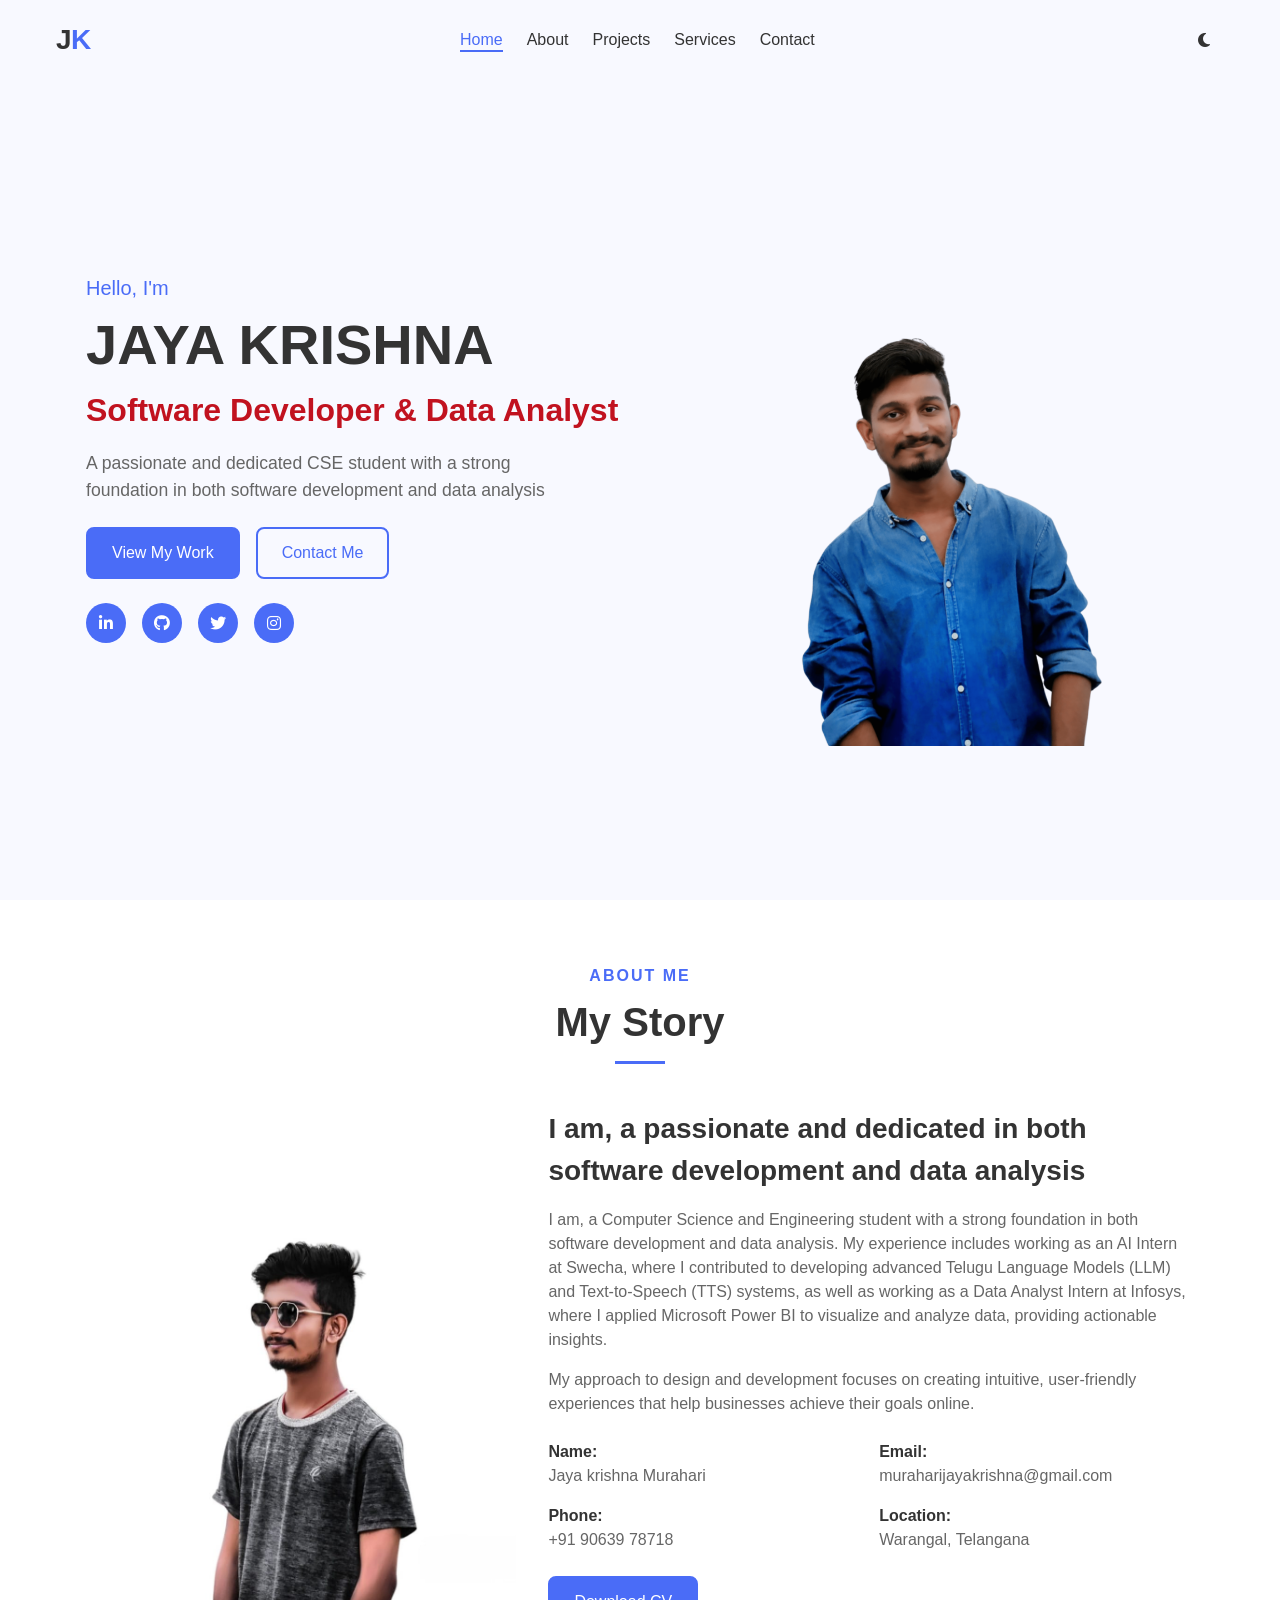
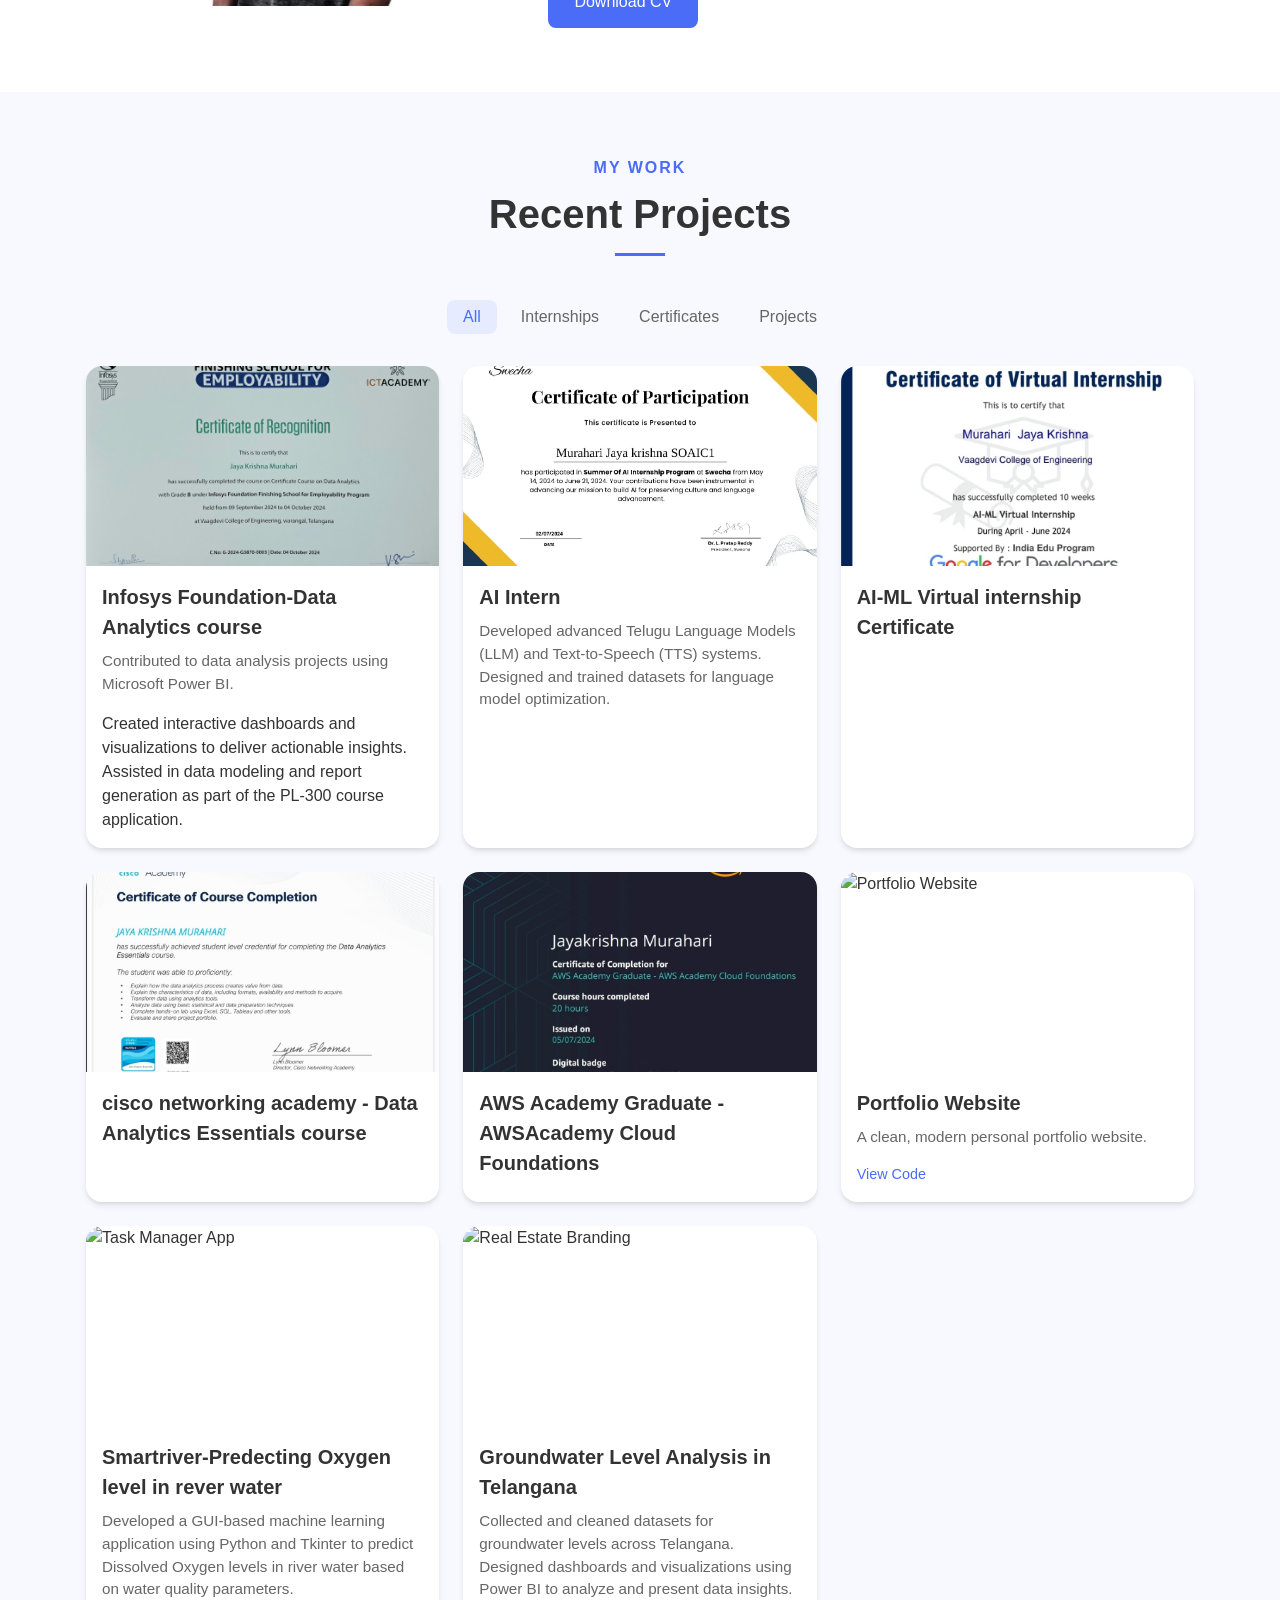
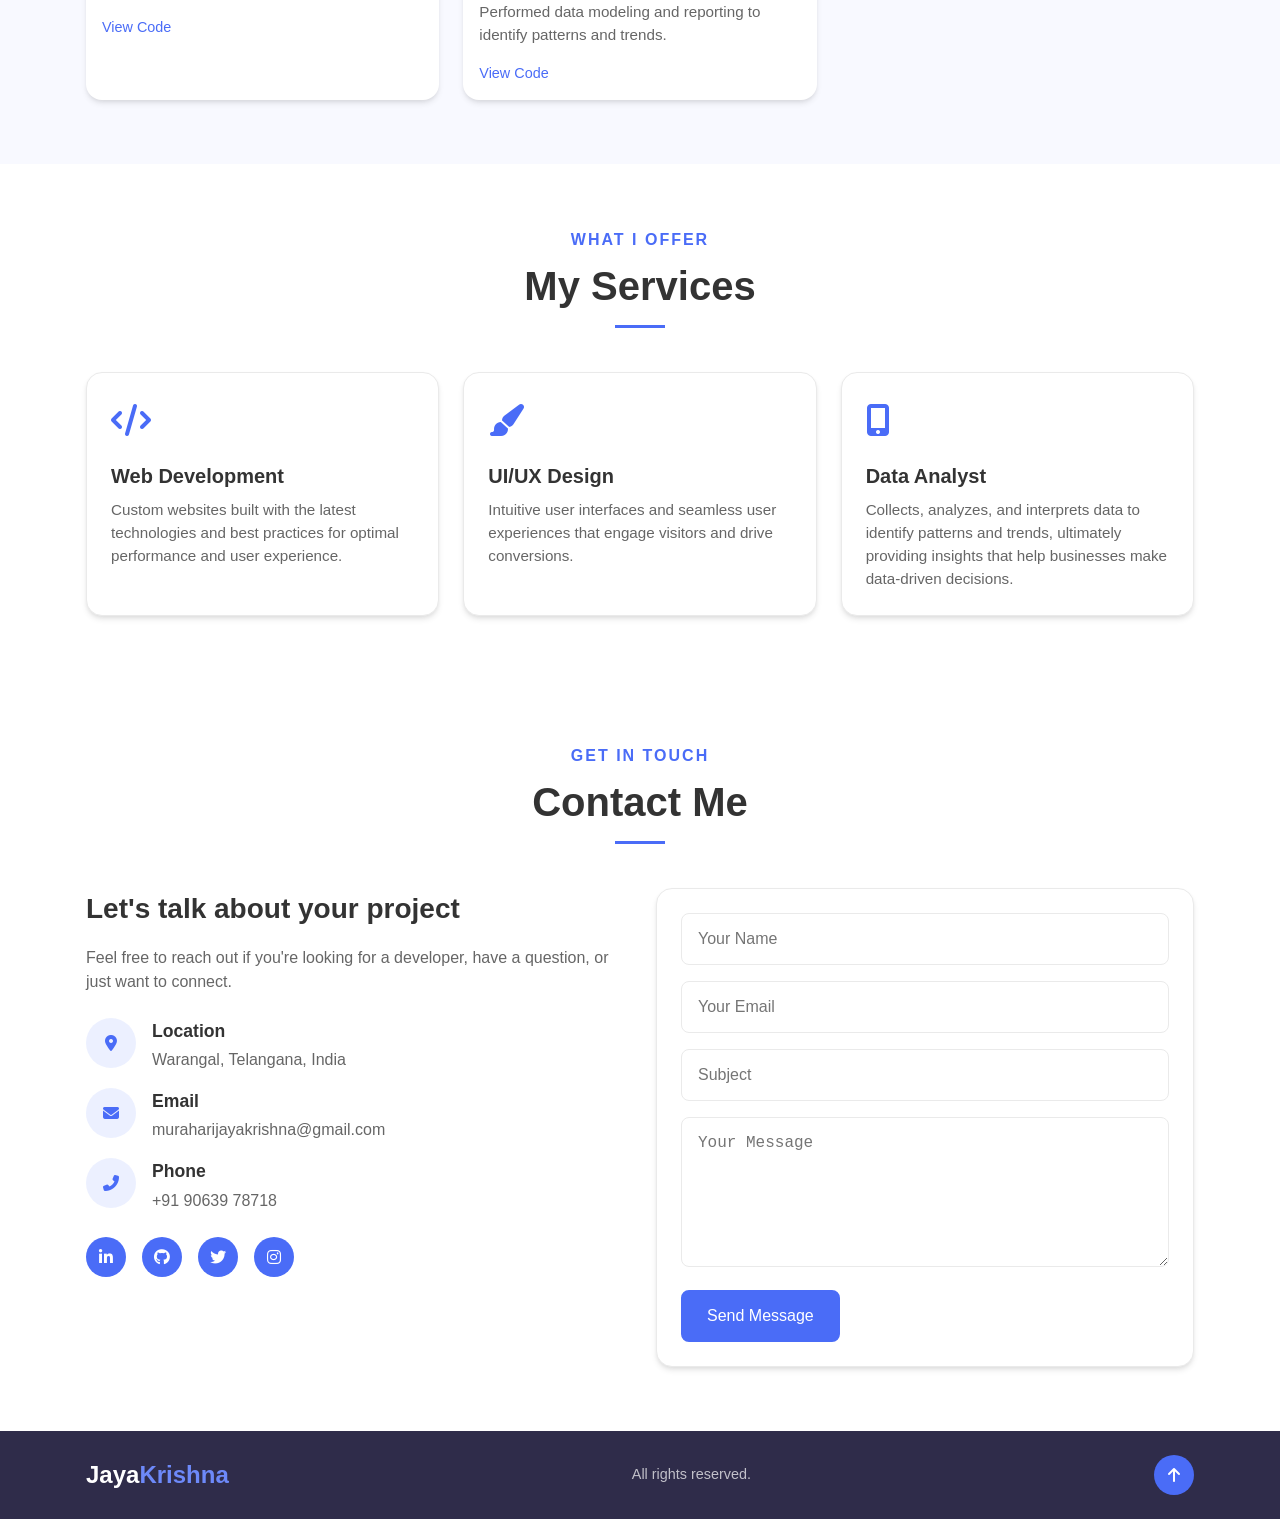
==== index.html @ 63c76c35 "Initial commit" ====
<!DOCTYPE html>
<html lang="en">
<head>
  <meta charset="UTF-8">
  <meta name="viewport" content="width=device-width, initial-scale=1.0">
  <title>Jay </title>
  <link rel="stylesheet" href="css/main.css">
  <link rel="stylesheet" href="css/navigation.css">
  <link rel="stylesheet" href="css/sections.css">
  <link rel="stylesheet" href="css/animations.css">
  <link rel="stylesheet" href="css/responsive.css">
  <link rel="stylesheet" href="https://cdnjs.cloudflare.com/ajax/libs/font-awesome/6.4.0/css/all.min.css">
</head>
<body>
  <!-- Navigation -->
  <header>
    <nav class="navbar">
      <div class="logo">
        <a href="#home">J<span>K</span></a>
      </div>
      <ul class="nav-links">
        <li><a href="#home" class="active">Home</a></li>
        <li><a href="#about">About</a></li>
        <li><a href="#projects">Projects</a></li>
        <li><a href="#services">Services</a></li>
        <li><a href="#contact">Contact</a></li>
      </ul>
      <div class="theme-toggle">
        <i class="fas fa-moon"></i>
      </div>
      <div class="hamburger">
        <div class="bar"></div>
        <div class="bar"></div>
        <div class="bar"></div>
      </div>
    </nav>
  </header>

  <!-- Home Section -->
  <section id="home" class="home-section">
    <div class="container">
      <div class="home-content">
        <div class="text-content">
          <p class="subtitle">Hello, I'm</p>
          <h1>JAYA KRISHNA</h1>
          <h2>Software Developer & Data Analyst</h2>
          <p class="description">A passionate and dedicated CSE student with a strong foundation in both software development and data analysis</p>
          <div class="cta-buttons">
            <a href="#projects" class="btn primary-btn">View My Work</a>
            <a href="#contact" class="btn secondary-btn">Contact Me</a>
          </div>
          <div class="social-icons">
            <a href="https://www.linkedin.com/in/jayakrishna-murahari" target="_blank" aria-label="LinkedIn"><i class="fab fa-linkedin-in"></i></a>
            <a href="https://github.com/jayakrishna118" target="_blank" aria-label="GitHub"><i class="fab fa-github"></i></a>
            <a href="https://www.twitter.com/jayakrishna118" target="_blank" aria-label="Twitter"><i class="fab fa-twitter"></i></a>
            <a href="https://www.instagram.com/jayakrishna_murahari_118" target="_blank" aria-label="Instagram"><i class="fab fa-instagram"></i></a>
          </div>
        </div>
        <div class="image-content">
          <!--<div class="profile-image"></div> 
          <div class="background-shape"></div> -->
          <img src="images/jayakrishna.png" alt="JK">

        </div>
      </div>
    </div>
  </section>

  <!-- About Section -->
  <section id="about" class="about-section">
    <div class="container">
      <div class="section-header">
        <p class="section-subtitle">About Me</p>
        <h2 class="section-title">My Story</h2>
      </div>
      <div class="about-content">
        <div class="about-image">
          <img src="images/jay.jpg" alt="JK">
        </div>
        <div class="about-text">
          <h3>I am, a passionate and dedicated in both software development and data analysis</h3>
          <p>I am, a Computer Science and Engineering student with a strong foundation in both software development and data analysis. My experience includes working as an AI Intern at Swecha, where I contributed to developing advanced Telugu Language Models (LLM) and Text-to-Speech (TTS) systems, as well as working as a Data Analyst Intern at Infosys, where I applied Microsoft Power BI to visualize and analyze data, providing actionable insights.</p>
          <p>My approach to design and development focuses on creating intuitive, user-friendly experiences that help businesses achieve their goals online.</p>
          <div class="about-details">
            <div class="detail-item">
              <span class="detail-label">Name:</span>
              <span class="detail-value">Jaya krishna Murahari</span>
            </div>
            <div class="detail-item">
              <span class="detail-label">Email:</span>
              <span class="detail-value">muraharijayakrishna@gmail.com</span>
            </div>
            <div class="detail-item">
              <span class="detail-label">Phone:</span>
              <span class="detail-value">+91 90639 78718</span>
            </div>
            <div class="detail-item">
              <span class="detail-label">Location:</span>
              <span class="detail-value">Warangal, Telangana</span>
            </div>
          </div>
          <a href="images\JAYA KRISHNA_DATA_ANALYST.pdf" class="btn primary-btn">Download CV</a>
        </div>
      </div>
    </div>
  </section>

  <!-- Projects Section -->
  <section id="projects" class="projects-section">
    <div class="container">
      <div class="section-header">
        <p class="section-subtitle">My Work</p>
        <h2 class="section-title">Recent Projects</h2>
      </div>
      <div class="projects-filter">
        <button class="filter-btn active" data-filter="all">All</button>
        <button class="filter-btn" data-filter="Internships">Internships</button>
        <button class="filter-btn" data-filter="Certificates">Certificates</button>
        <button class="filter-btn" data-filter="Projects">Projects</button>
      </div>
      <div class="projects-grid">
        <div class="project-card" data-category="Internships">
          <div class="project-image">
            <a href="images\infosys.jpg" target="_blank">
            <img src="images\infosys.jpg" alt="certificate">
            </a>
          </div>
          <div class="project-info">
            <h3 class="project-title">Infosys Foundation-Data Analytics course</h3>
            <p class="project-description">Contributed to data analysis projects using Microsoft Power BI.</p> 
            <p>Created interactive dashboards and visualizations to deliver actionable insights. 
            Assisted in data modeling and report generation as part of the PL-300 course application.</p>
           <!-- <div class="project-links">
              <a href="#" class="project-link">View Project</a>
              <a href="#" class="project-link">View Code</a>
            </div> -->
          </div>
        </div>
        <div class="project-card" data-category="Internships">
          <div class="project-image">
            <a href="images\swecha.jpg" target="_blank">
            <img src="images\swecha.jpg" alt="certificate">
            </a>
          </div>
          <div class="project-info">
            <h3 class="project-title">AI Intern</h3>
            <p class="project-description">Developed advanced Telugu Language Models (LLM) and Text-to-Speech (TTS) systems. Designed and trained datasets for language model optimization.</p>
           <!-- <div class="project-links">
              <a href="#" class="project-link">View Project</a>
              <a href="#" class="project-link">View Code</a>
            </div> -->
          </div>
        </div>
        
        <div class="project-card" data-category="Certificates">
          <div class="project-image">
            <a href="images\aicte.jpg" target="_blank">
            <img src="images\aicte.jpg" alt="aicte">
            </a>
          </div>
          <div class="project-info">
            <h3 class="project-title">AI-ML Virtual internship Certificate</h3>
          </div>
        </div>
        <div class="project-card" data-category="Certificates">
          <div class="project-image">
            <a href="images\cisco.jpg" target="_blank">
            <img src="images\cisco.jpg" alt="Certificate">
            </a>
            </div>
            <div class="project-info">
            <h3 class="project-title">cisco networking academy - Data Analytics Essentials course</h3>
          </div>
        </div>
        <div class="project-card" data-category="Certificates">
          <div class="project-image">
            <a href="images\aws.jpg" target="_blank">
            <img src="images\aws.jpg" alt="Certificate">
            </a>
            </div>
            <div class="project-info">
            <h3 class="project-title">AWS Academy Graduate - AWSAcademy Cloud Foundations</h3>
          </div>
        </div>
       <div class="project-card" data-category="Projects">
          <div class="project-image">
            <img src="https://images.pexels.com/photos/196644/pexels-photo-196644.jpeg?auto=compress&cs=tinysrgb&w=1260&h=750&dpr=2" alt="Portfolio Website">
          </div>
          <div class="project-info">
            <h3 class="project-title">Portfolio Website</h3>
            <p class="project-description">A clean, modern personal portfolio website.</p>
            <div class="project-links">
              <a href="https://github.com/jayakrishna118" class="project-link">View Code</a>
            </div>
          </div>
        </div>

        <div class="project-card" data-category="Projects">
          <div class="project-image">
            <img src="https://images.pexels.com/photos/4126724/pexels-photo-4126724.jpeg?auto=compress&cs=tinysrgb&w=1260&h=750&dpr=2" alt="Task Manager App">
          </div>
          <div class="project-info">
            <h3 class="project-title">Smartriver-Predecting Oxygen level in rever water</h3>
            <p class="project-description">Developed a GUI-based machine learning application using Python and Tkinter to predict Dissolved Oxygen levels in river water based on water quality parameters.</p>
            <div class="project-links">
             <!--<a href="#" class="project-link">View Project</a> -->
              <a href="https://github.com/jayakrishna118" class="project-link">View Code</a>
            </div>
          </div>
        </div>
        <div class="project-card" data-category="Projects">
          <div class="project-image">
            <img src="https://images.pexels.com/photos/6802049/pexels-photo-6802049.jpeg?auto=compress&cs=tinysrgb&w=1260&h=750&dpr=2" alt="Real Estate Branding">
          </div>
          <div class="project-info">
            <h3 class="project-title">Groundwater Level Analysis in Telangana</h3>
            <p class="project-description">Collected and cleaned datasets for groundwater levels across Telangana. 
              Designed dashboards and visualizations using Power BI to analyze and present data insights. 
              Performed data modeling and reporting to identify patterns and trends.
            </p>
            <div class="project-links">
              <a href="https://github.com/jayakrishna118" class="project-link">View Code</a>
            </div>
          </div>
        </div>
      </div>
    </div>
  </section>

  <!-- Services Section -->
  <section id="services" class="services-section">
    <div class="container">
      <div class="section-header">
        <p class="section-subtitle">What I Offer</p>
        <h2 class="section-title">My Services</h2>
      </div>
      <div class="services-grid">
        <div class="service-card">
          <div class="service-icon">
            <i class="fas fa-code"></i>
          </div>
          <h3 class="service-title">Web Development</h3>
          <p class="service-description">Custom websites built with the latest technologies and best practices for optimal performance and user experience.</p>
        </div>
        <div class="service-card">
          <div class="service-icon">
            <i class="fas fa-paint-brush"></i>
          </div>
          <h3 class="service-title">UI/UX Design</h3>
          <p class="service-description">Intuitive user interfaces and seamless user experiences that engage visitors and drive conversions.</p>
        </div>
        <div class="service-card">
          <div class="service-icon">
            <i class="fas fa-mobile-alt"></i>
          </div>
          <h3 class="service-title">Data Analyst</h3>
          <p class="service-description">Collects, analyzes, and interprets data to identify patterns and trends, ultimately providing insights that help businesses make data-driven decisions. </p>
        </div>
      </div>
    </div>
  </section>
  <!-- Contact Section -->
  <section id="contact" class="contact-section">
    <div class="container">
      <div class="section-header">
        <p class="section-subtitle">Get In Touch</p>
        <h2 class="section-title">Contact Me</h2>
      </div>
      <div class="contact-content">
        <div class="contact-info">
          <h3>Let's talk about your project</h3>
          <p>Feel free to reach out if you're looking for a developer, have a question, or just want to connect.</p>
          <div class="contact-details">
            <div class="contact-item">
              <div class="contact-icon">
                <i class="fas fa-map-marker-alt"></i>
              </div>
              <div class="contact-text">
                <h4>Location</h4>
                <p>Warangal, Telangana, India</p>
              </div>
            </div>
            <div class="contact-item">
              <div class="contact-icon">
                <i class="fas fa-envelope"></i>
              </div>
              <div class="contact-text">
                <h4>Email</h4>
                <p>muraharijayakrishna@gmail.com</p>
              </div>
            </div>
            <div class="contact-item">
              <div class="contact-icon">
                <i class="fas fa-phone-alt"></i>
              </div>
              <div class="contact-text">
                <h4>Phone</h4>
                <p>+91 90639 78718</p>
              </div>
            </div>
          </div>
          <div class="social-icons">
            <a href="https://www.linkedin.com/in/jayakrishna-murahari" target="_blank" aria-label="LinkedIn"><i class="fab fa-linkedin-in"></i></a>
            <a href="https://github.com" target="_blank" aria-label="GitHub"><i class="fab fa-github"></i></a>
            <a href="https://www.twitter.com/jayakrishna118" target="_blank" aria-label="Twitter"><i class="fab fa-twitter"></i></a>
            <a href="https://www.instagram.com/jayakrishna_murahari_118" target="_blank" aria-label="Instagram"><i class="fab fa-instagram"></i></a>
          </div>
        </div>
        <div class="contact-form">
          <form>
            <div class="form-group">
              <input type="text" id="name" name="name" placeholder="Your Name" required>
            </div>
            <div class="form-group">
              <input type="email" id="email" name="email" placeholder="Your Email" required>
            </div>
            <div class="form-group">
              <input type="text" id="subject" name="subject" placeholder="Subject" required>
            </div>
            <div class="form-group">
              <textarea id="message" name="message" rows="6" placeholder="Your Message" required></textarea>
            </div>
            <button type="submit" class="btn primary-btn">Send Message</button>
          </form>
        </div>
      </div>
    </div>
  </section>

  <!-- Footer -->
  <footer class="footer">
    <div class="container">
      <div class="footer-content">
        <div class="footer-logo">
          <a href="#home">Jaya<span>Krishna</span></a>
        </div>
        <p class="footer-text"> All rights reserved.</p>
        <div class="back-to-top">
          <a href="#home" aria-label="Back to top"><i class="fas fa-arrow-up"></i></a>
        </div>
      </div>
    </div>
  </footer>

  <script src="js/main.js"></script>
</body>
</html>
---- css/main.css ----
/* 
  Main CSS File
  Contains global styles, resets and CSS variables
*/

/* CSS Reset and Base Styles */
*,
*::before,
*::after {
  margin: 0;
  padding: 0;
  box-sizing: border-box;
}

:root {
  /* Color Variables */
  --primary-color: #4A6CF7;
  --primary-color-dark: #3756D8;
  --primary-color-light: #6D89F9;
  
  --secondary-color: #2F2C4A;
  --secondary-color-dark: #1E1C30;
  --secondary-color-light: #494770;
  
  --accent-color: #FE754D;
  --accent-color-dark: #E56038;
  --accent-color-light: #FF9779;
  
  --success-color: #10B981;
  --warning-color: #FBBF24;
  --error-color: #EF4444;
  
  --background-color: #FFFFFF;
  --background-color-alt: #F8F9FF;
  --text-color: #333333;
  --text-color-light: #666666;
  --border-color: #EAEAEA;
  
  /* Dark Mode Colors */
  --dm-background-color: #121212;
  --dm-background-color-alt: #1E1E1E;
  --dm-text-color: #F8F9FA;
  --dm-text-color-light: #AAAAAA;
  --dm-border-color: #2D2D2D;
  
  /* Typography */
  --body-font: -apple-system, BlinkMacSystemFont, 'Segoe UI', Roboto, Oxygen, Ubuntu, Cantarell, 'Open Sans', 'Helvetica Neue', sans-serif;
  --heading-font: var(--body-font);
  --mono-font: 'SF Mono', 'Cascadia Code', 'Fira Code', monospace;
  
  /* Spacing System (8px) */
  --space-1: 0.25rem;  /* 4px */
  --space-2: 0.5rem;   /* 8px */
  --space-3: 1rem;     /* 16px */
  --space-4: 1.5rem;   /* 24px */
  --space-5: 2rem;     /* 32px */
  --space-6: 3rem;     /* 48px */
  --space-7: 4rem;     /* 64px */
  --space-8: 6rem;     /* 96px */
  
  /* Shadow */
  --shadow-sm: 0 1px 2px 0 rgba(0, 0, 0, 0.05);
  --shadow-md: 0 4px 6px -1px rgba(0, 0, 0, 0.1), 0 2px 4px -1px rgba(0, 0, 0, 0.06);
  --shadow-lg: 0 10px 15px -3px rgba(0, 0, 0, 0.1), 0 4px 6px -2px rgba(0, 0, 0, 0.05);
  
  /* Border Radius */
  --border-radius-sm: 0.25rem;  /* 4px */
  --border-radius-md: 0.5rem;   /* 8px */
  --border-radius-lg: 1rem;     /* 16px */
  --border-radius-full: 9999px;
  
  /* Transitions */
  --transition-fast: 150ms ease;
  --transition-normal: 300ms ease;
  --transition-slow: 500ms ease;
  
  /* Z-index layers */
  --z-drawer: 30;
  --z-sticky: 20;
  --z-fixed: 10;
  --z-modal: 40;
  --z-popover: 50;
  --z-toast: 60;
}

html {
  font-size: 16px;
  scroll-behavior: smooth;
}

body {
  font-family: var(--body-font);
  font-weight: 400;
  line-height: 1.5;
  color: var(--text-color);
  background-color: var(--background-color);
  overflow-x: hidden;
  transition: background-color var(--transition-normal), color var(--transition-normal);
}

/* Dark Mode Class */
body.dark-mode {
  --background-color: var(--dm-background-color);
  --background-color-alt: var(--dm-background-color-alt);
  --text-color: var(--dm-text-color);
  --text-color-light: var(--dm-text-color-light);
  --border-color: var(--dm-border-color);
}

a {
  text-decoration: none;
  color: var(--primary-color);
  transition: color var(--transition-fast);
}

a:hover {
  color: var(--primary-color-dark);
}

ul {
  list-style: none;
}

img {
  max-width: 100%;
  height: auto;
  display: block;
}

/* Container */
.container {
  width: 100%;
  max-width: 1200px;
  margin: 0 auto;
  padding: 0 var(--space-3);
}

/* Button Styles */
.btn {
  display: inline-block;
  font-weight: 500;
  text-align: center;
  white-space: nowrap;
  vertical-align: middle;
  cursor: pointer;
  padding: 0.75rem 1.5rem;
  font-size: 1rem;
  line-height: 1.5;
  border-radius: var(--border-radius-md);
  transition: all var(--transition-fast);
  text-decoration: none;
}

.primary-btn {
  background-color: var(--primary-color);
  color: white;
  border: 2px solid var(--primary-color);
}

.primary-btn:hover {
  background-color: var(--primary-color-dark);
  color: white;
  border-color: var(--primary-color-dark);
  transform: translateY(-2px);
  box-shadow: var(--shadow-md);
}

.secondary-btn {
  background-color: transparent;
  color: var(--primary-color);
  border: 2px solid var(--primary-color);
}

.secondary-btn:hover {
  background-color: var(--primary-color);
  color: white;
  transform: translateY(-2px);
  box-shadow: var(--shadow-md);
}

/* Section Styles */
section {
  padding: var(--space-7) 0;
}

.section-header {
  text-align: center;
  margin-bottom: var(--space-6);
}

.section-subtitle {
  font-size: 1rem;
  color: var(--primary-color);
  text-transform: uppercase;
  letter-spacing: 2px;
  font-weight: 600;
  margin-bottom: var(--space-1);
}

.section-title {
  font-size: 2.5rem;
  font-weight: 700;
  color: var(--text-color);
  margin-bottom: var(--space-2);
  position: relative;
  display: inline-block;
}

.section-title::after {
  content: '';
  position: absolute;
  left: 50%;
  bottom: -12px;
  width: 50px;
  height: 3px;
  background-color: var(--primary-color);
  transform: translateX(-50%);
}
---- css/navigation.css ----
/* 
  Navigation CSS File
  Contains styles for the header, navigation, and mobile menu
*/

/* Header */
header {
  position: fixed;
  top: 0;
  left: 0;
  width: 100%;
  z-index: var(--z-fixed);
  transition: background-color var(--transition-normal), box-shadow var(--transition-normal);
}

header.scrolled {
  background-color: var(--background-color);
  box-shadow: var(--shadow-md);
}

body.dark-mode header.scrolled {
  background-color: var(--dm-background-color);
}

/* Navbar */
.navbar {
  display: flex;
  align-items: center;
  justify-content: space-between;
  padding: var(--space-3) 0;
  height: 80px;
  width: 100%;
  max-width: 1200px;
  margin: 0 auto;
  padding: 0 var(--space-3);
}

/* Logo */
.logo a {
  font-size: 1.75rem;
  font-weight: 700;
  color: var(--text-color);
  text-decoration: none;
  letter-spacing: -0.5px;
}

.logo a span {
  color: var(--primary-color);
}

/* Navigation Links */
.nav-links {
  display: flex;
  gap: var(--space-4);
}

.nav-links li a {
  color: var(--text-color);
  font-size: 1rem;
  font-weight: 500;
  text-decoration: none;
  transition: color var(--transition-fast);
  position: relative;
}

.nav-links li a:hover,
.nav-links li a.active {
  color: var(--primary-color);
}

.nav-links li a::after {
  content: '';
  position: absolute;
  bottom: -4px;
  left: 0;
  width: 0;
  height: 2px;
  background-color: var(--primary-color);
  transition: width var(--transition-normal);
}

.nav-links li a:hover::after,
.nav-links li a.active::after {
  width: 100%;
}

/* Theme Toggle */
.theme-toggle {
  display: flex;
  align-items: center;
  justify-content: center;
  width: 40px;
  height: 40px;
  border-radius: 50%;
  background-color: var(--background-color-alt);
  color: var(--text-color);
  cursor: pointer;
  transition: background-color var(--transition-fast), color var(--transition-fast);
}

.theme-toggle:hover {
  background-color: var(--primary-color-light);
  color: white;
}

/* Hamburger Menu */
.hamburger {
  display: none;
  cursor: pointer;
}

.bar {
  display: block;
  width: 25px;
  height: 3px;
  margin: 5px auto;
  transition: all var(--transition-fast);
  background-color: var(--text-color);
  border-radius: 3px;
}

/* Mobile Menu Active State */
.hamburger.active .bar:nth-child(1) {
  transform: translateY(8px) rotate(45deg);
}

.hamburger.active .bar:nth-child(2) {
  opacity: 0;
}

.hamburger.active .bar:nth-child(3) {
  transform: translateY(-8px) rotate(-45deg);
}

/* Media Queries */
@media (max-width: 992px) {
  .nav-links {
    position: fixed;
    top: 80px;
    left: -100%;
    width: 100%;
    flex-direction: column;
    background-color: var(--background-color);
    border-bottom: 1px solid var(--border-color);
    padding: var(--space-4) 0;
    text-align: center;
    transition: left var(--transition-normal);
    z-index: var(--z-fixed);
    box-shadow: var(--shadow-md);
  }

  body.dark-mode .nav-links {
    background-color: var(--dm-background-color);
  }

  .nav-links.active {
    left: 0;
  }

  .hamburger {
    display: block;
  }
}

@media (max-width: 576px) {
  .navbar {
    padding: 0 var(--space-2);
  }

  .logo a {
    font-size: 1.5rem;
  }
}
---- css/sections.css ----
/* 
  Sections CSS File
  Contains styles for all the sections: Home, About, Projects, Services, Contact
*/

/* ===== HOME SECTION ===== */
.home-section {
  min-height: 100vh;
  display: flex;
  align-items: center;
  padding-top: 80px; /* Account for fixed header */
  background-color: var(--background-color-alt);
  position: relative;
  overflow: hidden;
}

.home-content {
  display: grid;
  grid-template-columns: 1fr 1fr;
  align-items: center;
  gap: var(--space-5);
}

.text-content {
  z-index: 1;
}

.text-content .subtitle {
  font-size: 1.25rem;
  font-weight: 500;
  color: var(--primary-color);
  margin-bottom: var(--space-2);
}

.text-content h1 {
  font-size: 3.5rem;
  font-weight: 700;
  color: var(--text-color);
  line-height: 1.2;
  margin-bottom: var(--space-2);
}

.text-content h2 {
  font-size: 2rem;
  color: #c1121f;
  margin-bottom: var(--space-3);
  font-weight: 600;
}

.text-content .description {
  font-size: 1.1rem;
  margin-bottom: var(--space-4);
  color: var(--text-color-light);
  max-width: 500px;
}

.cta-buttons {
  display: flex;
  gap: var(--space-3);
  margin-bottom: var(--space-4);
}

.social-icons {
  display: flex;
  gap: var(--space-3);
}

.social-icons a {
  display: flex;
  align-items: center;
  justify-content: center;
  width: 40px;
  height: 40px;
  border-radius: 50%;
  background-color: var(--primary-color);
  color: white;
  transition: transform var(--transition-fast), background-color var(--transition-fast);
}

.social-icons a:hover {
  transform: translateY(-3px);
  background-color: var(--primary-color-dark);
}

.image-content {
  position: relative;
  height: 500px;
}

.profile-image {
  position: absolute;
  width: 95ch;
  height: 100dvh;
  right: 0;
  top: 10%;
  transform: translateY(-50%);
  background-image: url('C:\Users\dell\Downloads\jayakrishna-portfolio\images\jk.jpeg');
  background-size: cover;
  background-position: center;
  border-radius: var(--border-radius-lg);
  z-index: 2;
  box-shadow: var(--shadow-lg);
}

.background-shape {
  position: absolute;
  width: 80%;
  height: 90%;
  right: 40px;
  top: calc(50% + 40px);
  transform: translateY(-50%);
  background-color: var(--primary-color);
  border-radius: var(--border-radius-lg);
  z-index: 1;
}

/* ===== ABOUT SECTION ===== */
.about-content {
  display: grid;
  grid-template-columns: 2fr 3fr;
  gap: var(--space-5);
  align-items: center;
}

.about-image {
  position: relative;
  border-radius: var(--border-radius-lg);
  overflow: hidden;
}

.about-image img {
  width: 100%;
  border-radius: var(--border-radius-lg);
  transition: transform var(--transition-slow);
}

.about-image:hover img {
  transform: scale(1.05);
}

.experience-badge {
  position: absolute;
  bottom: var(--space-4);
  right: var(--space-4);
  background-color: var(--primary-color);
  color: white;
  padding: var(--space-2) var(--space-3);
  border-radius: var(--border-radius-md);
  display: flex;
  flex-direction: column;
  align-items: center;
  box-shadow: var(--shadow-md);
}

.experience-badge .years {
  font-size: 1.5rem;
  font-weight: 700;
  line-height: 1;
}

.experience-badge .text {
  font-size: 0.8rem;
  font-weight: 400;
}

.about-text h3 {
  font-size: 1.75rem;
  font-weight: 600;
  margin-bottom: var(--space-3);
  color: var(--text-color);
}

.about-text p {
  margin-bottom: var(--space-3);
  color: var(--text-color-light);
}

.about-details {
  display: grid;
  grid-template-columns: 1fr 1fr;
  gap: var(--space-3);
  margin-top: var(--space-4);
  margin-bottom: var(--space-4);
}

.detail-item {
  display: flex;
  flex-direction: column;
}

.detail-label {
  font-weight: 600;
  color: var(--text-color);
}

.detail-value {
  color: var(--text-color-light);
}

/* ===== PROJECTS SECTION ===== */
.projects-section {
  background-color: var(--background-color-alt);
}

.projects-filter {
  display: flex;
  justify-content: center;
  gap: var(--space-2);
  margin-bottom: var(--space-5);
  flex-wrap: wrap;
}

.filter-btn {
  background: transparent;
  border: none;
  padding: var(--space-2) var(--space-3);
  font-size: 1rem;
  cursor: pointer;
  color: var(--text-color-light);
  transition: color var(--transition-fast), background-color var(--transition-fast);
  border-radius: var(--border-radius-md);
}

.filter-btn:hover, .filter-btn.active {
  color: var(--primary-color);
  background-color: rgba(74, 108, 247, 0.1);
}

.projects-grid {
  display: grid;
  grid-template-columns: repeat(auto-fill, minmax(350px, 1fr));
  gap: var(--space-4);
}

.project-card {
  background-color: var(--background-color);
  border-radius: var(--border-radius-lg);
  overflow: hidden;
  box-shadow: var(--shadow-md);
  transition: transform var(--transition-normal), box-shadow var(--transition-normal);
}

.project-card:hover {
  transform: translateY(-5px);
  box-shadow: var(--shadow-lg);
}

.project-image {
  height: 200px;
  overflow: hidden;
}

.project-image img {
  width: 100%;
  height: 100%;
  object-fit: cover;
  transition: transform var(--transition-slow);
}

.project-card:hover .project-image img {
  transform: scale(1.05);
}

.project-info {
  padding: var(--space-3);
}

.project-title {
  font-size: 1.25rem;
  font-weight: 600;
  margin-bottom: var(--space-2);
  color: var(--text-color);
}

.project-description {
  font-size: 0.95rem;
  color: var(--text-color-light);
  margin-bottom: var(--space-3);
}

.project-links {
  display: flex;
  gap: var(--space-3);
}

.project-link {
  font-size: 0.9rem;
  color: var(--primary-color);
  font-weight: 500;
  text-decoration: none;
  position: relative;
}

.project-link::after {
  content: '';
  position: absolute;
  bottom: -2px;
  left: 0;
  width: 0;
  height: 2px;
  background-color: var(--primary-color);
  transition: width var(--transition-normal);
}

.project-link:hover::after {
  width: 100%;
}

/* ===== SERVICES SECTION ===== */
.services-grid {
  display: grid;
  grid-template-columns: repeat(auto-fill, minmax(300px, 1fr));
  gap: var(--space-4);
}

.service-card {
  background-color: var(--background-color);
  border-radius: var(--border-radius-lg);
  padding: var(--space-4);
  box-shadow: var(--shadow-md);
  transition: transform var(--transition-normal), box-shadow var(--transition-normal);
  border: 1px solid var(--border-color);
}

.service-card:hover {
  transform: translateY(-5px);
  box-shadow: var(--shadow-lg);
}

.service-icon {
  font-size: 2rem;
  color: var(--primary-color);
  margin-bottom: var(--space-3);
}

.service-title {
  font-size: 1.25rem;
  font-weight: 600;
  margin-bottom: var(--space-2);
  color: var(--text-color);
}

.service-description {
  font-size: 0.95rem;
  color: var(--text-color-light);
}

/* ===== CONTACT SECTION ===== */
.contact-content {
  display: grid;
  grid-template-columns: 1fr 1fr;
  gap: var(--space-5);
}

.contact-info h3 {
  font-size: 1.75rem;
  font-weight: 600;
  margin-bottom: var(--space-3);
  color: var(--text-color);
}

.contact-info p {
  margin-bottom: var(--space-4);
  color: var(--text-color-light);
}

.contact-details {
  margin-bottom: var(--space-4);
}

.contact-item {
  display: flex;
  gap: var(--space-3);
  margin-bottom: var(--space-3);
}

.contact-icon {
  display: flex;
  align-items: center;
  justify-content: center;
  width: 50px;
  height: 50px;
  border-radius: 50%;
  background-color: rgba(74, 108, 247, 0.1);
  color: var(--primary-color);
}

.contact-text h4 {
  font-size: 1.1rem;
  font-weight: 600;
  margin-bottom: var(--space-1);
  color: var(--text-color);
}

.contact-text p {
  margin-bottom: 0;
}

.contact-form {
  background-color: var(--background-color);
  border-radius: var(--border-radius-lg);
  padding: var(--space-4);
  box-shadow: var(--shadow-md);
  border: 1px solid var(--border-color);
}

.form-group {
  margin-bottom: var(--space-3);
}

.form-group input,
.form-group textarea {
  width: 100%;
  padding: var(--space-3);
  border: 1px solid var(--border-color);
  border-radius: var(--border-radius-md);
  font-size: 1rem;
  color: var(--text-color);
  background-color: var(--background-color);
  transition: border-color var(--transition-fast), box-shadow var(--transition-fast);
}

.form-group input:focus,
.form-group textarea:focus {
  outline: none;
  border-color: var(--primary-color);
  box-shadow: 0 0 0 3px rgba(74, 108, 247, 0.2);
}

.form-group textarea {
  resize: vertical;
  min-height: 150px;
}

/* ===== FOOTER ===== */
.footer {
  background-color: var(--secondary-color);
  color: white;
  padding: var(--space-4) 0;
}

.footer-content {
  display: flex;
  justify-content: space-between;
  align-items: center;
}

.footer-logo a {
  color: white;
  font-size: 1.5rem;
  font-weight: 700;
  text-decoration: none;
}

.footer-logo a span {
  color: var(--primary-color-light);
}

.footer-text {
  font-size: 0.9rem;
  color: rgba(255, 255, 255, 0.7);
}

.back-to-top a {
  display: flex;
  align-items: center;
  justify-content: center;
  width: 40px;
  height: 40px;
  border-radius: 50%;
  background-color: var(--primary-color);
  color: white;
  transition: transform var(--transition-fast), background-color var(--transition-fast);
}

.back-to-top a:hover {
  transform: translateY(-3px);
  background-color: var(--primary-color-dark);
}
---- css/animations.css ----
/* 
  Animations CSS File
  Contains animations, transitions, and hover effects
*/

/* Fade In Animation */
@keyframes fadeIn {
  from {
    opacity: 0;
    transform: translateY(20px);
  }
  to {
    opacity: 1;
    transform: translateY(0);
  }
}

.fade-in {
  animation: fadeIn 0.8s ease forwards;
}

/* Staggered Animation for Children Elements */
.stagger-animation > * {
  opacity: 0;
  transform: translateY(20px);
  animation: fadeIn 0.8s ease forwards;
}

.stagger-animation > *:nth-child(1) { animation-delay: 0.1s; }
.stagger-animation > *:nth-child(2) { animation-delay: 0.2s; }
.stagger-animation > *:nth-child(3) { animation-delay: 0.3s; }
.stagger-animation > *:nth-child(4) { animation-delay: 0.4s; }
.stagger-animation > *:nth-child(5) { animation-delay: 0.5s; }
.stagger-animation > *:nth-child(6) { animation-delay: 0.6s; }

/* Hover Effects for Various Elements */

/* Project Card Image Zoom */
.project-card .project-image {
  overflow: hidden;
}

.project-card .project-image img {
  transition: transform var(--transition-slow);
}

.project-card:hover .project-image img {
  transform: scale(1.05);
}

/* Button Hover Effects */
.btn {
  position: relative;
  overflow: hidden;
}

.btn::after {
  content: '';
  position: absolute;
  top: 50%;
  left: 50%;
  width: 5px;
  height: 5px;
  background: rgba(255, 255, 255, 0.3);
  opacity: 0;
  border-radius: 100%;
  transform: scale(1, 1) translate(-50%);
  transform-origin: 50% 50%;
}

.btn:hover::after {
  animation: ripple 1s ease-out;
}

@keyframes ripple {
  0% {
    transform: scale(0, 0);
    opacity: 0.5;
  }
  20% {
    transform: scale(25, 25);
    opacity: 0.3;
  }
  100% {
    opacity: 0;
    transform: scale(40, 40);
  }
}

/* Social Icons Hover */
.social-icons a {
  transition: transform 0.3s ease, box-shadow 0.3s ease;
}

.social-icons a:hover {
  transform: translateY(-5px);
  box-shadow: 0 5px 15px rgba(0, 0, 0, 0.1);
}

/* Service Card Hover */
.service-card {
  position: relative;
  z-index: 1;
  overflow: hidden;
}

.service-card::before {
  content: '';
  position: absolute;
  z-index: -1;
  top: 0;
  left: 0;
  right: 0;
  bottom: 0;
  background: var(--primary-color);
  transform: scaleY(0);
  transform-origin: 50% 100%;
  transition: transform 0.5s ease;
  border-radius: var(--border-radius-lg);
}

.service-card:hover::before {
  transform: scaleY(1);
  opacity: 0.05;
}

.service-card:hover .service-icon {
  transform: translateY(-5px);
}

.service-icon {
  transition: transform 0.3s ease;
}

/* Navigation Link Hover Effect */
.nav-links li a {
  position: relative;
}

.nav-links li a::before {
  content: '';
  position: absolute;
  width: 0;
  height: 2px;
  bottom: -4px;
  left: 0;
  background-color: var(--primary-color);
  transition: width 0.3s ease;
}

.nav-links li a:hover::before,
.nav-links li a.active::before {
  width: 100%;
}

/* Form Input Focus Animation */
.form-group input,
.form-group textarea {
  transition: border-color 0.3s ease, box-shadow 0.3s ease, transform 0.3s ease;
}

.form-group input:focus,
.form-group textarea:focus {
  transform: translateY(-2px);
}

/* Image Hover Effect */
.about-image {
  position: relative;
  overflow: hidden;
}

.about-image::after {
  content: '';
  position: absolute;
  top: 0;
  left: 0;
  right: 0;
  bottom: 0;
  background: rgba(74, 108, 247, 0.1);
  opacity: 0;
  transition: opacity 0.3s ease;
}

.about-image:hover::after {
  opacity: 1;
}

/* Home Section Animation */
.home-section .text-content h1,
.home-section .text-content h2,
.home-section .text-content p,
.home-section .cta-buttons,
.home-section .social-icons {
  opacity: 0;
  transform: translateY(20px);
  animation: fadeIn 0.8s ease forwards;
}

.home-section .text-content h1 { animation-delay: 0.2s; }
.home-section .text-content h2 { animation-delay: 0.4s; }
.home-section .text-content p { animation-delay: 0.6s; }
.home-section .cta-buttons { animation-delay: 0.8s; }
.home-section .social-icons { animation-delay: 1s; }

.home-section .image-content {
  opacity: 0;
  transform: translateX(20px);
  animation: fadeIn 0.8s ease forwards;
  animation-delay: 1.2s;
}

/* Scroll Animation for Sections */
.reveal {
  position: relative;
  opacity: 0;
  transform: translateY(30px);
  transition: opacity 0.6s ease, transform 0.6s ease;
}

.reveal.active {
  opacity: 1;
  transform: translateY(0);
}
---- css/responsive.css ----
/* 
  Responsive CSS File
  Contains media queries for different screen sizes
*/

/* Large Desktops (1200px and up) */
@media (min-width: 1200px) {
  .container {
    max-width: 1140px;
  }
}

/* Desktops (992px to 1199px) */
@media (max-width: 1199px) {
  .container {
    max-width: 960px;
  }
  
  .home-content {
    gap: var(--space-4);
  }
  
  .text-content h1 {
    font-size: 3rem;
  }
  
  .text-content h2 {
    font-size: 1.75rem;
  }
  
  .section-title {
    font-size: 2.25rem;
  }
}

/* Tablets (768px to 991px) */
@media (max-width: 991px) {
  .container {
    max-width: 720px;
  }
  
  section {
    padding: var(--space-6) 0;
  }
  
  .home-content,
  .about-content,
  .contact-content {
    grid-template-columns: 1fr;
    gap: var(--space-5);
  }
  
  .text-content {
    order: 1;
    text-align: center;
  }
  
  .text-content .description {
    margin: 0 auto var(--space-4);
  }
  
  .cta-buttons {
    justify-content: center;
  }
  
  .social-icons {
    justify-content: center;
  }
  
  .image-content {
    order: 0;
    height: 400px;
    margin-bottom: var(--space-3);
  }
  
  .profile-image {
    left: 50%;
    transform: translate(-50%, -50%);
    width: 70%;
  }
  
  .background-shape {
    left: calc(50% + 20px);
    transform: translate(-50%, -50%);
    width: 70%;
  }
  
  .about-content {
    text-align: center;
  }
  
  .about-details {
    grid-template-columns: 1fr;
    max-width: 500px;
    margin: var(--space-4) auto;
  }
  
  .services-grid {
    grid-template-columns: repeat(auto-fill, minmax(250px, 1fr));
  }
}

/* Mobile Landscape (576px to 767px) */
@media (max-width: 767px) {
  .container {
    max-width: 540px;
  }
  
  section {
    padding: var(--space-5) 0;
  }
  
  .home-section {
    min-height: auto;
    padding-top: 100px;
    padding-bottom: var(--space-5);
  }
  
  .text-content h1 {
    font-size: 2.5rem;
  }
  
  .text-content h2 {
    font-size: 1.5rem;
  }
  
  .image-content {
    height: 350px;
  }
  
  .section-title {
    font-size: 2rem;
  }
  
  .section-header {
    margin-bottom: var(--space-4);
  }
  
  .projects-grid {
    grid-template-columns: repeat(auto-fill, minmax(280px, 1fr));
  }
  
  .projects-filter {
    flex-wrap: wrap;
    gap: var(--space-1);
  }
  
  .filter-btn {
    font-size: 0.9rem;
    padding: var(--space-1) var(--space-2);
    margin-bottom: var(--space-1);
  }
  
  .service-card {
    padding: var(--space-3);
  }
  
  .contact-content {
    gap: var(--space-4);
  }
  
  .footer-content {
    flex-direction: column;
    gap: var(--space-3);
    text-align: center;
  }
}

/* Mobile Portrait (Up to 575px) */
@media (max-width: 575px) {
  section {
    padding: var(--space-4) 0;
  }
  
  .text-content h1 {
    font-size: 2.25rem;
  }
  
  .text-content h2 {
    font-size: 1.25rem;
  }
  
  .text-content .description {
    font-size: 1rem;
  }
  
  .cta-buttons {
    flex-direction: column;
    gap: var(--space-2);
    width: 100%;
    max-width: 250px;
    margin: 0 auto var(--space-4);
  }
  
  .cta-buttons .btn {
    width: 100%;
  }
  
  .image-content {
    height: 300px;
  }
  
  .profile-image,
  .background-shape {
    width: 85%;
  }
  
  .section-subtitle {
    font-size: 0.9rem;
  }
  
  .section-title {
    font-size: 1.75rem;
  }
  
  .about-text h3 {
    font-size: 1.5rem;
  }
  
  .about-image {
    height: 300px;
  }
  
  .about-image img {
    height: 100%;
    object-fit: cover;
  }
  
  .experience-badge {
    bottom: var(--space-3);
    right: var(--space-3);
    padding: var(--space-1) var(--space-2);
  }
  
  .experience-badge .years {
    font-size: 1.25rem;
  }
  
  .experience-badge .text {
    font-size: 0.7rem;
  }
  
  .projects-grid,
  .services-grid {
    grid-template-columns: 1fr;
  }
  
  .service-icon {
    font-size: 1.75rem;
  }
  
  .contact-info h3 {
    font-size: 1.5rem;
  }
  
  .contact-icon {
    width: 40px;
    height: 40px;
  }
}
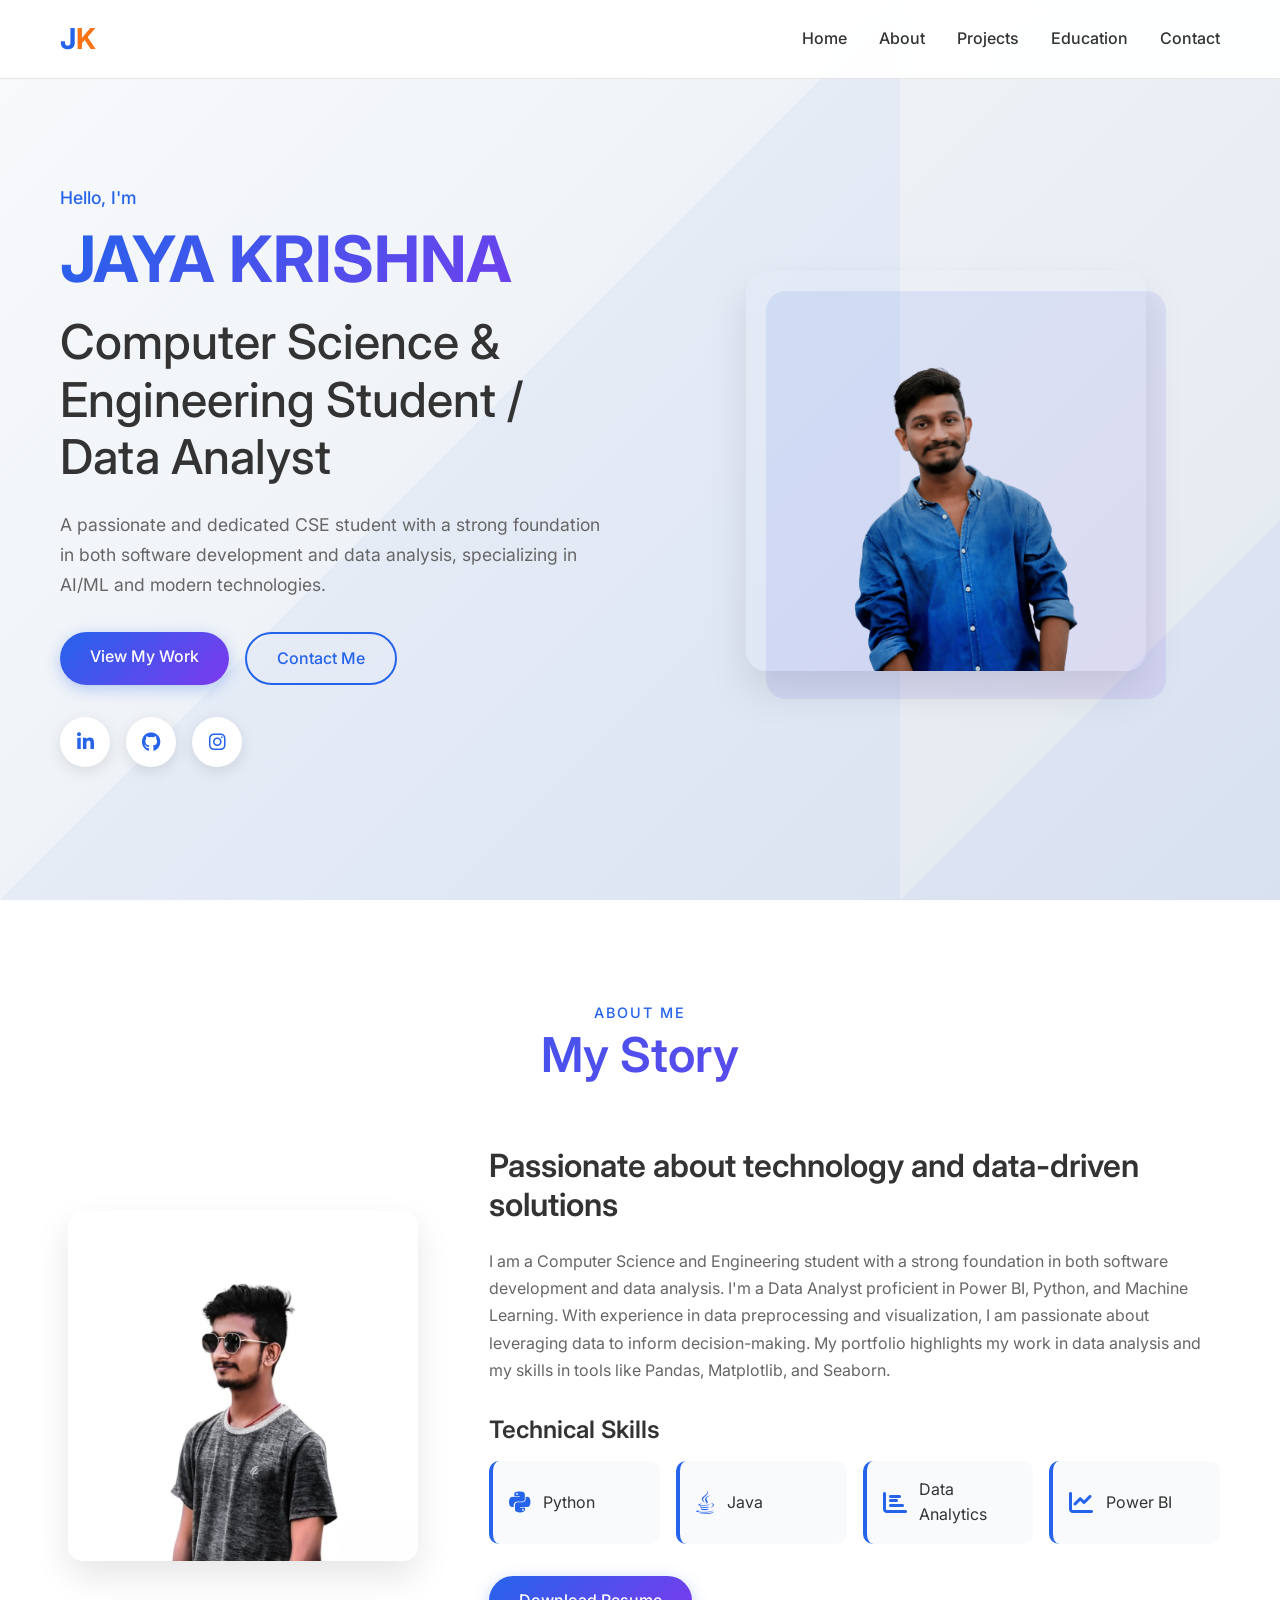
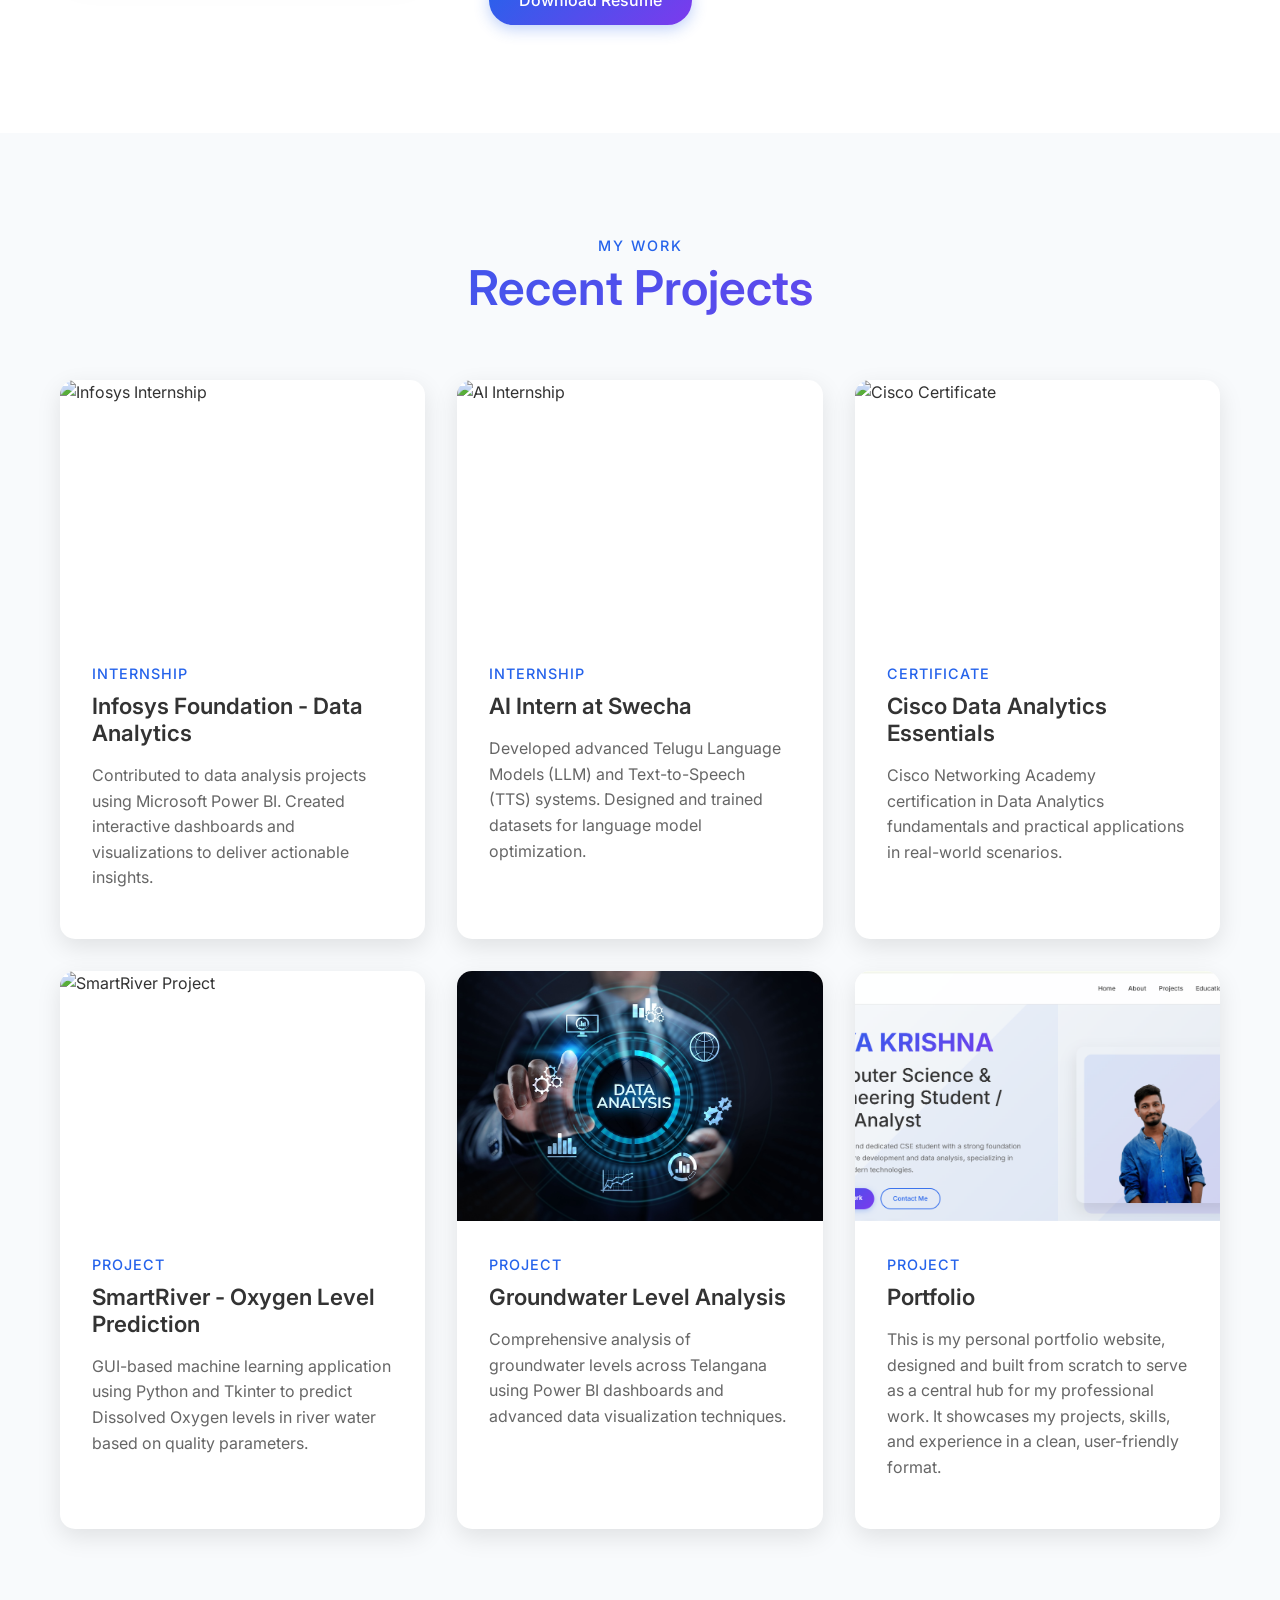
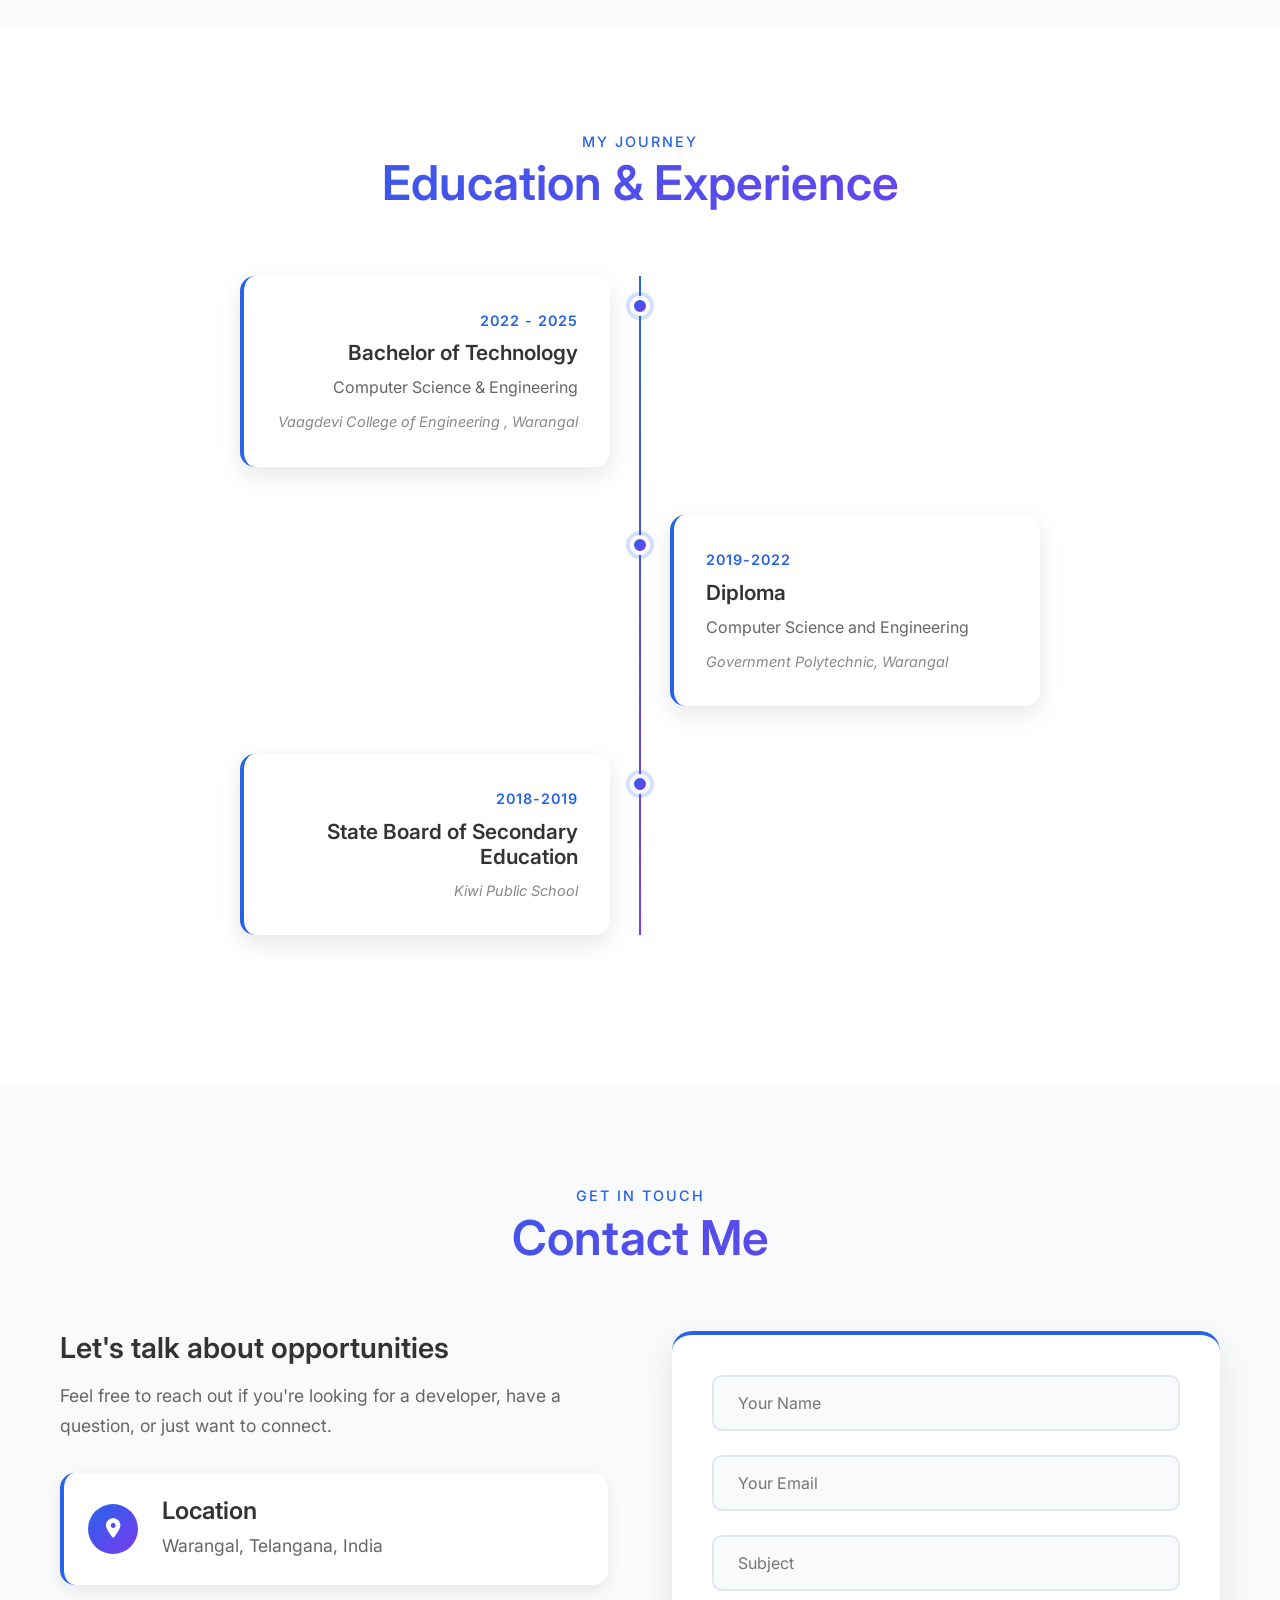
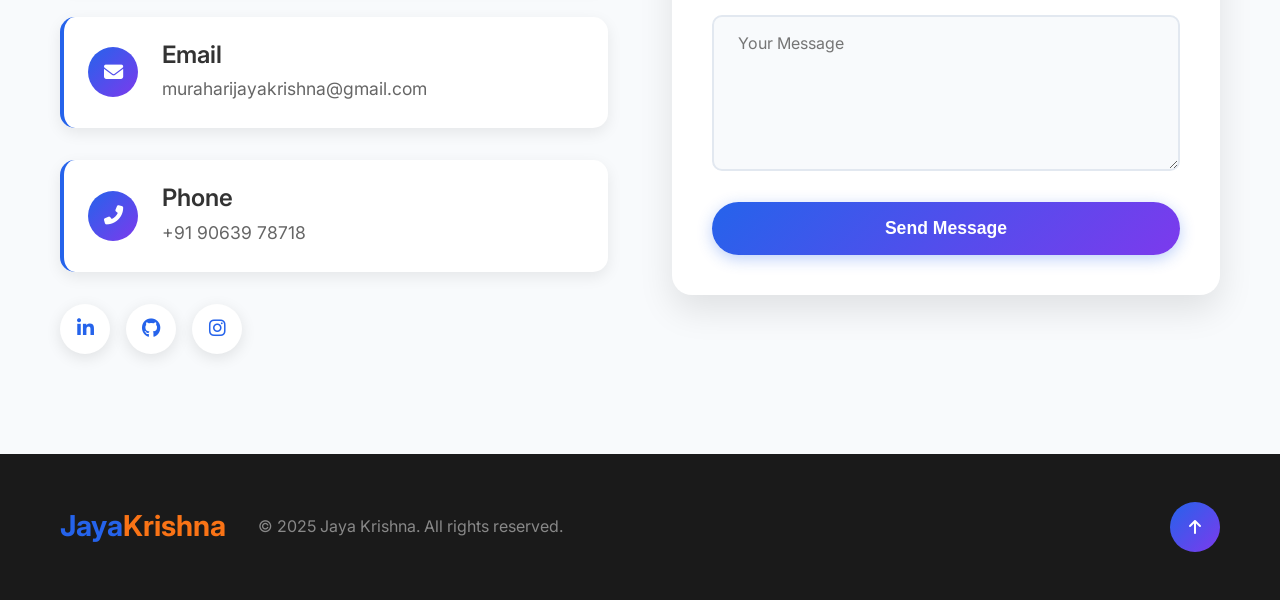
==== commit ccbc4d5e: "Initial commit" ====
--- a/index.html
+++ b/index.html
@@ -1,347 +1,422 @@
 <!DOCTYPE html>
 <html lang="en">
 <head>
-  <meta charset="UTF-8">
-  <meta name="viewport" content="width=device-width, initial-scale=1.0">
-  <title>Jay </title>
-  <link rel="stylesheet" href="css/main.css">
-  <link rel="stylesheet" href="css/navigation.css">
-  <link rel="stylesheet" href="css/sections.css">
-  <link rel="stylesheet" href="css/animations.css">
-  <link rel="stylesheet" href="css/responsive.css">
-  <link rel="stylesheet" href="https://cdnjs.cloudflare.com/ajax/libs/font-awesome/6.4.0/css/all.min.css">
+    <meta charset="UTF-8">
+    <meta name="viewport" content="width=device-width, initial-scale=1.0">
+    <title>Jaya Krishna - Portfolio</title>
+    <link rel="stylesheet" href="styles.css">
+    <link rel="stylesheet" href="https://cdnjs.cloudflare.com/ajax/libs/font-awesome/6.4.0/css/all.min.css">
+    <link rel="preconnect" href="https://fonts.googleapis.com">
+    <link rel="preconnect" href="https://fonts.gstatic.com" crossorigin>
+    <link href="https://fonts.googleapis.com/css2?family=Inter:wght@300;400;500;600;700&display=swap" rel="stylesheet">
 </head>
 <body>
-  <!-- Navigation -->
-  <header>
-    <nav class="navbar">
-      <div class="logo">
-        <a href="#home">J<span>K</span></a>
-      </div>
-      <ul class="nav-links">
-        <li><a href="#home" class="active">Home</a></li>
-        <li><a href="#about">About</a></li>
-        <li><a href="#projects">Projects</a></li>
-        <li><a href="#services">Services</a></li>
-        <li><a href="#contact">Contact</a></li>
-      </ul>
-      <div class="theme-toggle">
-        <i class="fas fa-moon"></i>
-      </div>
-      <div class="hamburger">
-        <div class="bar"></div>
-        <div class="bar"></div>
-        <div class="bar"></div>
-      </div>
-    </nav>
-  </header>
-
-  <!-- Home Section -->
-  <section id="home" class="home-section">
-    <div class="container">
-      <div class="home-content">
-        <div class="text-content">
-          <p class="subtitle">Hello, I'm</p>
-          <h1>JAYA KRISHNA</h1>
-          <h2>Software Developer & Data Analyst</h2>
-          <p class="description">A passionate and dedicated CSE student with a strong foundation in both software development and data analysis</p>
-          <div class="cta-buttons">
-            <a href="#projects" class="btn primary-btn">View My Work</a>
-            <a href="#contact" class="btn secondary-btn">Contact Me</a>
-          </div>
-          <div class="social-icons">
-            <a href="https://www.linkedin.com/in/jayakrishna-murahari" target="_blank" aria-label="LinkedIn"><i class="fab fa-linkedin-in"></i></a>
-            <a href="https://github.com/jayakrishna118" target="_blank" aria-label="GitHub"><i class="fab fa-github"></i></a>
-            <a href="https://www.twitter.com/jayakrishna118" target="_blank" aria-label="Twitter"><i class="fab fa-twitter"></i></a>
-            <a href="https://www.instagram.com/jayakrishna_murahari_118" target="_blank" aria-label="Instagram"><i class="fab fa-instagram"></i></a>
-          </div>
+    <!-- Navigation -->
+    <header class="header">
+        <nav class="navbar">
+            <div class="nav-container">
+                <div class="nav-logo">
+                    <a href="#home">J<span>K</span></a>
+                </div>
+                
+                <!-- Mobile Menu Toggle -->
+                <input type="checkbox" id="nav-toggle" class="nav-toggle">
+                <label for="nav-toggle" class="nav-toggle-label">
+                    <span></span>
+                    <span></span>
+                    <span></span>
+                </label>
+                
+                <ul class="nav-menu">
+                    <li class="nav-item"><a href="#home" class="nav-link">Home</a></li>
+                    <li class="nav-item"><a href="#about" class="nav-link">About</a></li>
+                    <li class="nav-item"><a href="#projects" class="nav-link">Projects</a></li>
+                    <li class="nav-item"><a href="#education" class="nav-link">Education</a></li>
+                    <li class="nav-item"><a href="#contact" class="nav-link">Contact</a></li>
+                </ul>
+            </div>
+        </nav>
+    </header>
+
+    <main>
+        <!-- Hero Section -->
+        <section id="home" class="hero">
+            <div class="container">
+                <div class="hero-content">
+                    <div class="hero-text">
+                        <p class="hero-subtitle">Hello, I'm</p>
+                        <h1 class="focus-in-expand-fwd">JAYA KRISHNA</h1>
+                        <h2 class="hero-role">Computer Science & Engineering Student / Data Analyst</h2>
+                        <p class="hero-description">A passionate and dedicated CSE student with a strong foundation in both software development and data analysis, specializing in AI/ML and modern technologies.</p>
+                        <div class="hero-buttons">
+                            <a href="#projects" class="btn btn-primary">View My Work</a>
+                            <a href="#contact" class="btn btn-secondary">Contact Me</a>
+                        </div>
+                        <div class="social-links">
+                            <a href="https://www.linkedin.com/in/jayakrishna-murahari" target="_blank" aria-label="LinkedIn">
+                                <i class="fab fa-linkedin-in"></i>
+                            </a>
+                            <a href="https://github.com/jayakrishna118" target="_blank" aria-label="GitHub">
+                                <i class="fab fa-github"></i>
+                            </a>
+                            <!-- <a href="https://www.twitter.com/jayakrishna118" target="_blank" aria-label="Twitter">
+                                <i class="fab fa-twitter"></i>
+                            </a> -->
+                            <a href="https://www.instagram.com/jayakrishna_murahari_118" target="_blank" aria-label="Instagram">
+                                <i class="fab fa-instagram"></i>
+                            </a>
+                        </div>
+                    </div>
+                    <div class="hero-image">
+                        <div class="image-container">
+                            <img src="./images/jayakrishna.png" alt="Jaya Krishna">
+                        </div>
+                    </div>
+                </div>
+            </div>
+        </section>
+
+        <!-- About Section -->
+        <section id="about" class="about">
+            <div class="container">
+                <div class="section-header">
+                    <span class="section-subtitle">About Me</span>
+                    <h2 class="section-title">My Story</h2>
+                </div>
+                <div class="about-content">
+                    <div class="about-image">
+                        <div class="image-wrapper">
+                            <img src="./images/jay.jpg" alt="About Jaya Krishna">
+                        </div>
+                    </div>
+                    <div class="about-text">
+                        <h3>Passionate about technology and data-driven solutions</h3>
+                        <p>I am a Computer Science and Engineering student with a strong foundation in both software development and data analysis. I'm a Data Analyst proficient in Power BI, Python, and Machine Learning. With experience in data preprocessing and visualization, I am passionate about leveraging data to inform decision-making. My portfolio highlights my work in data analysis and my skills in tools like Pandas, Matplotlib, and Seaborn.</p>
+                        <!-- <p>As a Data Analyst Intern at Infosys, I applied Microsoft Power BI to visualize and analyze data, providing actionable insights. My approach to design and development focuses on creating intuitive, user-friendly experiences that help businesses achieve their goals.</p> -->
+                        
+                        <div class="skills">
+                            <h4>Technical Skills</h4>
+                            <div class="skills-grid">
+                                <div class="skill-item">
+                                    <i class="fab fa-python"></i>
+                                    <span>Python</span>
+                                </div>
+                                <div class="skill-item">
+                                    <i class="fab fa-java"></i>
+                                    <span>Java</span>
+                                </div>
+                                <div class="skill-item">
+                                    <i class="fas fa-chart-bar"></i>
+                                    <span>Data Analytics</span>
+                                </div>
+                                <div class="skill-item">
+                                    <i class="fas fa-chart-line"></i>
+                                    <span>Power BI</span>
+                                </div>
+                                <!-- <div class="skill-item">
+                                    <i class="fas fa-wifi"></i>
+                                    <span>IoT</span>
+                                </div>
+                                <div class="skill-item">
+                                    <i class="fas fa-brain"></i>
+                                    <span>AI/ML</span>
+                                </div> -->
+                            </div>
+                        </div>
+
+                        <!-- <div class="personal-info">
+                            <div class="info-item">
+                                <strong>Name:</strong> Jaya Krishna Murahari
+                            </div>
+                            <div class="info-item">
+                                <strong>Email:</strong> muraharijayakrishna@gmail.com
+                            </div>
+                            <div class="info-item">
+                                <strong>Phone:</strong> +91 90639 78718
+                            </div>
+                            <div class="info-item">
+                                <strong>Location:</strong> Warangal, Telangana
+                            </div>
+                        </div> -->
+                        
+                        <a href="./images/JAYA KRISHNA_DATA_ANALYST.pdf" class="btn btn-primary" target="_blank">Download Resume</a>
+                    </div>
+                </div>
+            </div>
+        </section>
+
+        <!-- Projects Section -->
+        <section id="projects" class="projects">
+            <div class="container">
+                <div class="section-header">
+                    <span class="section-subtitle">My Work</span>
+                    <h2 class="section-title">Recent Projects</h2>
+                </div>
+
+                <div class="projects-grid">
+                    <div class="project-card">
+                        <div class="project-image">
+                            <img src="https://images.pexels.com/photos/590020/pexels-photo-590020.jpeg?auto=compress&cs=tinysrgb&w=800" alt="Infosys Internship">
+                            <div class="project-overlay">
+                                <div class="project-links">
+                                    <a href="./images/infosys.jpg" class="project-link" aria-label="View Project">
+                                        <i class="fas fa-external-link-alt"></i>
+                                    </a>
+                                </div>
+                            </div>
+                        </div>
+                        <div class="project-info">
+                            <div class="project-category">Internship</div>
+                            <h3>Infosys Foundation - Data Analytics</h3>
+                            <p>Contributed to data analysis projects using Microsoft Power BI. Created interactive dashboards and visualizations to deliver actionable insights.</p>
+                        </div>
+                    </div>
+
+                    <div class="project-card">
+                        <div class="project-image">
+                            <img src="https://images.pexels.com/photos/3861958/pexels-photo-3861958.jpeg?auto=compress&cs=tinysrgb&w=800" alt="AI Internship">
+                            <div class="project-overlay">
+                                <div class="project-links">
+                                    <a href="./images/swecha.jpg" class="project-link" aria-label="View Project">
+                                        <i class="fas fa-external-link-alt"></i>
+                                    </a>
+                                </div>
+                            </div>
+                        </div>
+                        <div class="project-info">
+                            <div class="project-category">Internship</div>
+                            <h3>AI Intern at Swecha</h3>
+                            <p>Developed advanced Telugu Language Models (LLM) and Text-to-Speech (TTS) systems. Designed and trained datasets for language model optimization.</p>
+                        </div>
+                    </div>
+
+                     <!-- <div class="project-card">
+                        <div class="project-image">
+                            <img src="https://images.pexels.com/photos/4164418/pexels-photo-4164418.jpeg?auto=compress&cs=tinysrgb&w=800" alt="AICTE Certificate">
+                            <div class="project-overlay">
+                                <div class="project-links">
+                                    <a href="#" class="project-link" aria-label="View Certificate">
+                                        <i class="fas fa-external-link-alt"></i>
+                                    </a>
+                                </div>
+                            </div>
+                        </div>
+                        <div class="project-info">
+                            <div class="project-category">Certificate</div>
+                            <h3>AI-ML Virtual Internship</h3>
+                            <p>AICTE certified virtual internship in Artificial Intelligence and Machine Learning with practical project implementations.</p>
+                        </div>
+                    </div> -->
+
+                    <div class="project-card">
+                        <div class="project-image">
+                            <img src="https://images.pexels.com/photos/442150/pexels-photo-442150.jpeg?auto=compress&cs=tinysrgb&w=800" alt="Cisco Certificate">
+                            <div class="project-overlay">
+                                <div class="project-links">
+                                    <a href="./images/cisco.jpg" class="project-link" aria-label="View Certificate">
+                                        <i class="fas fa-external-link-alt"></i>
+                                    </a>
+                                </div>
+                            </div>
+                        </div>
+                        <div class="project-info">
+                            <div class="project-category">Certificate</div>
+                            <h3>Cisco Data Analytics Essentials</h3>
+                            <p>Cisco Networking Academy certification in Data Analytics fundamentals and practical applications in real-world scenarios.</p>
+                        </div>
+                    </div>
+
+                    <div class="project-card">
+                        <div class="project-image">
+                            <img src="https://images.pexels.com/photos/4126724/pexels-photo-4126724.jpeg?auto=compress&cs=tinysrgb&w=800" alt="SmartRiver Project">
+                            <div class="project-overlay">
+                                <div class="project-links">
+                                    <a href="https://github.com/jayakrishna118" class="project-link" aria-label="View Code">
+                                        <i class="fab fa-github"></i>
+                                    </a>
+                                </div>
+                            </div>
+                        </div>
+                        <div class="project-info">
+                            <div class="project-category">Project</div>
+                            <h3>SmartRiver - Oxygen Level Prediction</h3>
+                            <p>GUI-based machine learning application using Python and Tkinter to predict Dissolved Oxygen levels in river water based on quality parameters.</p>
+                        </div>
+                    </div>
+
+                    <div class="project-card">
+                        <div class="project-image">
+                            <img src="./images/data-analysis.jpeg" alt="Groundwater Analysis">
+                            <div class="project-overlay">
+                                <div class="project-links">
+                                    <a href="https://github.com/jayakrishna118" class="project-link" aria-label="View Code">
+                                        <i class="fab fa-github"></i>
+                                    </a>
+                                </div>
+                            </div>
+                        </div>
+                        <div class="project-info">
+                            <div class="project-category">Project</div>
+                            <h3>Groundwater Level Analysis</h3>
+                            <p>Comprehensive analysis of groundwater levels across Telangana using Power BI dashboards and advanced data visualization techniques.</p>
+                        </div>
+                    </div>
+
+                <div class="project-card">
+                        <div class="project-image">
+                            <img src="./images/portfolio.png" alt="portfolio">
+                            <div class="project-overlay">
+                                <div class="project-links">
+                                    <a href="https://github.com/jayakrishna118" class="project-link" aria-label="View Code">
+                                        <i class="fab fa-github"></i>
+                                    </a>
+                                </div>
+                            </div>
+                        </div>
+                        <div class="project-info">
+                            <div class="project-category">Project</div>
+                            <h3>Portfolio</h3>
+                            <p>This is my personal portfolio website, designed and built from scratch to serve as a central hub for my professional work. It showcases my projects, skills, and experience in a clean, user-friendly format.</p>
+                        </div>
+                    </div>
+                </div>
+            </div>
+        </section>
+
+        <!-- Education Section -->
+        <section id="education" class="education">
+            <div class="container">
+                <div class="section-header">
+                    <span class="section-subtitle">My Journey</span>
+                    <h2 class="section-title">Education & Experience</h2>
+                </div>
+                <div class="timeline">
+                    <div class="timeline-item">
+                        <div class="timeline-dot"></div>
+                        <div class="timeline-content">
+                            <span class="timeline-date">2022 - 2025</span>
+                            <h3>Bachelor of Technology</h3>
+                            <p>Computer Science & Engineering</p>
+                            <span class="timeline-location">Vaagdevi College of Engineering , Warangal</span>
+                        </div>
+                    </div>
+                    <div class="timeline-item">
+                        <div class="timeline-dot"></div>
+                        <div class="timeline-content">
+                            <span class="timeline-date">2019-2022</span>
+                            <h3>Diploma</h3>
+                            <p>Computer Science and Engineering</p>
+                            <span class="timeline-location">Government Polytechnic, Warangal</span>
+                        </div>
+                    </div>
+                    <div class="timeline-item">
+                        <div class="timeline-dot"></div>
+                        <div class="timeline-content">
+                            <span class="timeline-date">2018-2019</span>
+                            <h3>State Board of Secondary Education</h3>
+                            <span class="timeline-location">Kiwi Public School</span>
+                        </div>
+                    </div>
+                    </div>
+                </div>
+            </div>
+        </section>
+
+        <!-- Contact Section -->
+        <section id="contact" class="contact">
+            <div class="container">
+                <div class="section-header">
+                    <span class="section-subtitle">Get In Touch</span>
+                    <h2 class="section-title">Contact Me</h2>
+                </div>
+                <div class="contact-content">
+                    <div class="contact-info">
+                        <h3>Let's talk about opportunities</h3>
+                        <p>Feel free to reach out if you're looking for a developer, have a question, or just want to connect.</p>
+                        
+                        <div class="contact-details">
+                            <div class="contact-item">
+                                <div class="contact-icon">
+                                    <i class="fas fa-map-marker-alt"></i>
+                                </div>
+                                <div class="contact-text">
+                                    <h4>Location</h4>
+                                    <p>Warangal, Telangana, India</p>
+                                </div>
+                            </div>
+                            <div class="contact-item">
+                                <div class="contact-icon">
+                                    <i class="fas fa-envelope"></i>
+                                </div>
+                                <div class="contact-text">
+                                    <h4>Email</h4>
+                                    <p>muraharijayakrishna@gmail.com</p>
+                                </div>
+                            </div>
+                            <div class="contact-item">
+                                <div class="contact-icon">
+                                    <i class="fas fa-phone-alt"></i>
+                                </div>
+                                <div class="contact-text">
+                                    <h4>Phone</h4>
+                                    <p>+91 90639 78718</p>
+                                </div>
+                            </div>
+                        </div>
+
+                        <div class="social-links">
+                            <a href="https://www.linkedin.com/in/jayakrishna-murahari" target="_blank" aria-label="LinkedIn">
+                                <i class="fab fa-linkedin-in"></i>
+                            </a>
+                            <a href="https://github.com/jayakrishna118" target="_blank" aria-label="GitHub">
+                                <i class="fab fa-github"></i>
+                            </a>
+                            <!-- <a href="https://www.twitter.com/jayakrishna118" target="_blank" aria-label="Twitter">
+                                <i class="fab fa-twitter"></i>
+                            </a> -->
+                            <a href="https://www.instagram.com/jayakrishna_murahari_118" target="_blank" aria-label="Instagram">
+                                <i class="fab fa-instagram"></i>
+                            </a>
+                        </div>
+                    </div>
+
+                    <div class="contact-form-container">
+                        <form class="contact-form">
+                            <div class="form-group">
+                                <input type="text" name="name" placeholder="Your Name" required>
+                            </div>
+                            <div class="form-group">
+                                <input type="email" name="email" placeholder="Your Email" required>
+                            </div>
+                            <div class="form-group">
+                                <input type="text" name="subject" placeholder="Subject" required>
+                            </div>
+                            <div class="form-group">
+                                <textarea name="message" rows="6" placeholder="Your Message" required></textarea>
+                            </div>
+                            <button type="submit" class="btn btn-primary">Send Message</button>
+                        </form>
+                    </div>
+                </div>
+            </div>
+        </section>
+    </main>
+
+    <!-- Footer -->
+    <footer class="footer">
+        <div class="container">
+            <div class="footer-content">
+                <div class="footer-logo">
+                    <a href="#home">Jaya<span>Krishna</span></a>
+                </div>
+                <p>&copy; 2025 Jaya Krishna. All rights reserved.</p>
+                <div class="footer-top">
+                    <a href="#home" aria-label="Back to top">
+                        <i class="fas fa-arrow-up"></i>
+                    </a>
+                </div>
+            </div>
         </div>
-        <div class="image-content">
-          <!--<div class="profile-image"></div> 
-          <div class="background-shape"></div> -->
-          <img src="images/jayakrishna.png" alt="JK">
-
-        </div>
-      </div>
-    </div>
-  </section>
-
-  <!-- About Section -->
-  <section id="about" class="about-section">
-    <div class="container">
-      <div class="section-header">
-        <p class="section-subtitle">About Me</p>
-        <h2 class="section-title">My Story</h2>
-      </div>
-      <div class="about-content">
-        <div class="about-image">
-          <img src="images/jay.jpg" alt="JK">
-        </div>
-        <div class="about-text">
-          <h3>I am, a passionate and dedicated in both software development and data analysis</h3>
-          <p>I am, a Computer Science and Engineering student with a strong foundation in both software development and data analysis. My experience includes working as an AI Intern at Swecha, where I contributed to developing advanced Telugu Language Models (LLM) and Text-to-Speech (TTS) systems, as well as working as a Data Analyst Intern at Infosys, where I applied Microsoft Power BI to visualize and analyze data, providing actionable insights.</p>
-          <p>My approach to design and development focuses on creating intuitive, user-friendly experiences that help businesses achieve their goals online.</p>
-          <div class="about-details">
-            <div class="detail-item">
-              <span class="detail-label">Name:</span>
-              <span class="detail-value">Jaya krishna Murahari</span>
-            </div>
-            <div class="detail-item">
-              <span class="detail-label">Email:</span>
-              <span class="detail-value">muraharijayakrishna@gmail.com</span>
-            </div>
-            <div class="detail-item">
-              <span class="detail-label">Phone:</span>
-              <span class="detail-value">+91 90639 78718</span>
-            </div>
-            <div class="detail-item">
-              <span class="detail-label">Location:</span>
-              <span class="detail-value">Warangal, Telangana</span>
-            </div>
-          </div>
-          <a href="images\JAYA KRISHNA_DATA_ANALYST.pdf" class="btn primary-btn">Download CV</a>
-        </div>
-      </div>
-    </div>
-  </section>
-
-  <!-- Projects Section -->
-  <section id="projects" class="projects-section">
-    <div class="container">
-      <div class="section-header">
-        <p class="section-subtitle">My Work</p>
-        <h2 class="section-title">Recent Projects</h2>
-      </div>
-      <div class="projects-filter">
-        <button class="filter-btn active" data-filter="all">All</button>
-        <button class="filter-btn" data-filter="Internships">Internships</button>
-        <button class="filter-btn" data-filter="Certificates">Certificates</button>
-        <button class="filter-btn" data-filter="Projects">Projects</button>
-      </div>
-      <div class="projects-grid">
-        <div class="project-card" data-category="Internships">
-          <div class="project-image">
-            <a href="images\infosys.jpg" target="_blank">
-            <img src="images\infosys.jpg" alt="certificate">
-            </a>
-          </div>
-          <div class="project-info">
-            <h3 class="project-title">Infosys Foundation-Data Analytics course</h3>
-            <p class="project-description">Contributed to data analysis projects using Microsoft Power BI.</p> 
-            <p>Created interactive dashboards and visualizations to deliver actionable insights. 
-            Assisted in data modeling and report generation as part of the PL-300 course application.</p>
-           <!-- <div class="project-links">
-              <a href="#" class="project-link">View Project</a>
-              <a href="#" class="project-link">View Code</a>
-            </div> -->
-          </div>
-        </div>
-        <div class="project-card" data-category="Internships">
-          <div class="project-image">
-            <a href="images\swecha.jpg" target="_blank">
-            <img src="images\swecha.jpg" alt="certificate">
-            </a>
-          </div>
-          <div class="project-info">
-            <h3 class="project-title">AI Intern</h3>
-            <p class="project-description">Developed advanced Telugu Language Models (LLM) and Text-to-Speech (TTS) systems. Designed and trained datasets for language model optimization.</p>
-           <!-- <div class="project-links">
-              <a href="#" class="project-link">View Project</a>
-              <a href="#" class="project-link">View Code</a>
-            </div> -->
-          </div>
-        </div>
-        
-        <div class="project-card" data-category="Certificates">
-          <div class="project-image">
-            <a href="images\aicte.jpg" target="_blank">
-            <img src="images\aicte.jpg" alt="aicte">
-            </a>
-          </div>
-          <div class="project-info">
-            <h3 class="project-title">AI-ML Virtual internship Certificate</h3>
-          </div>
-        </div>
-        <div class="project-card" data-category="Certificates">
-          <div class="project-image">
-            <a href="images\cisco.jpg" target="_blank">
-            <img src="images\cisco.jpg" alt="Certificate">
-            </a>
-            </div>
-            <div class="project-info">
-            <h3 class="project-title">cisco networking academy - Data Analytics Essentials course</h3>
-          </div>
-        </div>
-        <div class="project-card" data-category="Certificates">
-          <div class="project-image">
-            <a href="images\aws.jpg" target="_blank">
-            <img src="images\aws.jpg" alt="Certificate">
-            </a>
-            </div>
-            <div class="project-info">
-            <h3 class="project-title">AWS Academy Graduate - AWSAcademy Cloud Foundations</h3>
-          </div>
-        </div>
-       <div class="project-card" data-category="Projects">
-          <div class="project-image">
-            <img src="https://images.pexels.com/photos/196644/pexels-photo-196644.jpeg?auto=compress&cs=tinysrgb&w=1260&h=750&dpr=2" alt="Portfolio Website">
-          </div>
-          <div class="project-info">
-            <h3 class="project-title">Portfolio Website</h3>
-            <p class="project-description">A clean, modern personal portfolio website.</p>
-            <div class="project-links">
-              <a href="https://github.com/jayakrishna118" class="project-link">View Code</a>
-            </div>
-          </div>
-        </div>
-
-        <div class="project-card" data-category="Projects">
-          <div class="project-image">
-            <img src="https://images.pexels.com/photos/4126724/pexels-photo-4126724.jpeg?auto=compress&cs=tinysrgb&w=1260&h=750&dpr=2" alt="Task Manager App">
-          </div>
-          <div class="project-info">
-            <h3 class="project-title">Smartriver-Predecting Oxygen level in rever water</h3>
-            <p class="project-description">Developed a GUI-based machine learning application using Python and Tkinter to predict Dissolved Oxygen levels in river water based on water quality parameters.</p>
-            <div class="project-links">
-             <!--<a href="#" class="project-link">View Project</a> -->
-              <a href="https://github.com/jayakrishna118" class="project-link">View Code</a>
-            </div>
-          </div>
-        </div>
-        <div class="project-card" data-category="Projects">
-          <div class="project-image">
-            <img src="https://images.pexels.com/photos/6802049/pexels-photo-6802049.jpeg?auto=compress&cs=tinysrgb&w=1260&h=750&dpr=2" alt="Real Estate Branding">
-          </div>
-          <div class="project-info">
-            <h3 class="project-title">Groundwater Level Analysis in Telangana</h3>
-            <p class="project-description">Collected and cleaned datasets for groundwater levels across Telangana. 
-              Designed dashboards and visualizations using Power BI to analyze and present data insights. 
-              Performed data modeling and reporting to identify patterns and trends.
-            </p>
-            <div class="project-links">
-              <a href="https://github.com/jayakrishna118" class="project-link">View Code</a>
-            </div>
-          </div>
-        </div>
-      </div>
-    </div>
-  </section>
-
-  <!-- Services Section -->
-  <section id="services" class="services-section">
-    <div class="container">
-      <div class="section-header">
-        <p class="section-subtitle">What I Offer</p>
-        <h2 class="section-title">My Services</h2>
-      </div>
-      <div class="services-grid">
-        <div class="service-card">
-          <div class="service-icon">
-            <i class="fas fa-code"></i>
-          </div>
-          <h3 class="service-title">Web Development</h3>
-          <p class="service-description">Custom websites built with the latest technologies and best practices for optimal performance and user experience.</p>
-        </div>
-        <div class="service-card">
-          <div class="service-icon">
-            <i class="fas fa-paint-brush"></i>
-          </div>
-          <h3 class="service-title">UI/UX Design</h3>
-          <p class="service-description">Intuitive user interfaces and seamless user experiences that engage visitors and drive conversions.</p>
-        </div>
-        <div class="service-card">
-          <div class="service-icon">
-            <i class="fas fa-mobile-alt"></i>
-          </div>
-          <h3 class="service-title">Data Analyst</h3>
-          <p class="service-description">Collects, analyzes, and interprets data to identify patterns and trends, ultimately providing insights that help businesses make data-driven decisions. </p>
-        </div>
-      </div>
-    </div>
-  </section>
-  <!-- Contact Section -->
-  <section id="contact" class="contact-section">
-    <div class="container">
-      <div class="section-header">
-        <p class="section-subtitle">Get In Touch</p>
-        <h2 class="section-title">Contact Me</h2>
-      </div>
-      <div class="contact-content">
-        <div class="contact-info">
-          <h3>Let's talk about your project</h3>
-          <p>Feel free to reach out if you're looking for a developer, have a question, or just want to connect.</p>
-          <div class="contact-details">
-            <div class="contact-item">
-              <div class="contact-icon">
-                <i class="fas fa-map-marker-alt"></i>
-              </div>
-              <div class="contact-text">
-                <h4>Location</h4>
-                <p>Warangal, Telangana, India</p>
-              </div>
-            </div>
-            <div class="contact-item">
-              <div class="contact-icon">
-                <i class="fas fa-envelope"></i>
-              </div>
-              <div class="contact-text">
-                <h4>Email</h4>
-                <p>muraharijayakrishna@gmail.com</p>
-              </div>
-            </div>
-            <div class="contact-item">
-              <div class="contact-icon">
-                <i class="fas fa-phone-alt"></i>
-              </div>
-              <div class="contact-text">
-                <h4>Phone</h4>
-                <p>+91 90639 78718</p>
-              </div>
-            </div>
-          </div>
-          <div class="social-icons">
-            <a href="https://www.linkedin.com/in/jayakrishna-murahari" target="_blank" aria-label="LinkedIn"><i class="fab fa-linkedin-in"></i></a>
-            <a href="https://github.com" target="_blank" aria-label="GitHub"><i class="fab fa-github"></i></a>
-            <a href="https://www.twitter.com/jayakrishna118" target="_blank" aria-label="Twitter"><i class="fab fa-twitter"></i></a>
-            <a href="https://www.instagram.com/jayakrishna_murahari_118" target="_blank" aria-label="Instagram"><i class="fab fa-instagram"></i></a>
-          </div>
-        </div>
-        <div class="contact-form">
-          <form>
-            <div class="form-group">
-              <input type="text" id="name" name="name" placeholder="Your Name" required>
-            </div>
-            <div class="form-group">
-              <input type="email" id="email" name="email" placeholder="Your Email" required>
-            </div>
-            <div class="form-group">
-              <input type="text" id="subject" name="subject" placeholder="Subject" required>
-            </div>
-            <div class="form-group">
-              <textarea id="message" name="message" rows="6" placeholder="Your Message" required></textarea>
-            </div>
-            <button type="submit" class="btn primary-btn">Send Message</button>
-          </form>
-        </div>
-      </div>
-    </div>
-  </section>
-
-  <!-- Footer -->
-  <footer class="footer">
-    <div class="container">
-      <div class="footer-content">
-        <div class="footer-logo">
-          <a href="#home">Jaya<span>Krishna</span></a>
-        </div>
-        <p class="footer-text"> All rights reserved.</p>
-        <div class="back-to-top">
-          <a href="#home" aria-label="Back to top"><i class="fas fa-arrow-up"></i></a>
-        </div>
-      </div>
-    </div>
-  </footer>
-
-  <script src="js/main.js"></script>
+    </footer>
 </body>
 </html>
--- a/styles.css
+++ b/styles.css
@@ -0,0 +1,1075 @@
+/* Reset and Base Styles */
+* {
+    margin: 0;
+    padding: 0;
+    box-sizing: border-box;
+}
+
+html {
+    scroll-behavior: smooth;
+    font-size: 16px;
+}
+
+body {
+    font-family: 'Inter', -apple-system, BlinkMacSystemFont, sans-serif;
+    line-height: 1.6;
+    color: #333;
+    background-color: #ffffff;
+    overflow-x: hidden;
+}
+
+.container {
+    max-width: 1200px;
+    margin: 0 auto;
+    padding: 0 20px;
+}
+
+/* Typography */
+h1, h2, h3, h4, h5, h6 {
+    line-height: 1.2;
+    font-weight: 600;
+    margin-bottom: 0.5rem;
+}
+
+h1 { font-size: clamp(2.5rem, 5vw, 4rem); }
+h2 { font-size: clamp(2rem, 4vw, 3rem); }
+h3 { font-size: clamp(1.5rem, 3vw, 2rem); }
+h4 { font-size: clamp(1.25rem, 2.5vw, 1.5rem); }
+
+p {
+    margin-bottom: 1rem;
+    color: #666;
+    line-height: 1.7;
+}
+
+/* Buttons */
+.btn {
+    display: inline-block;
+    padding: 12px 30px;
+    text-decoration: none;
+    border-radius: 50px;
+    font-weight: 500;
+    text-align: center;
+    transition: all 0.3s ease;
+    cursor: pointer;
+    border: none;
+    font-size: 1rem;
+    position: relative;
+    overflow: hidden;
+}
+
+.btn::before {
+    content: '';
+    position: absolute;
+    top: 0;
+    left: -100%;
+    width: 100%;
+    height: 100%;
+    background: linear-gradient(90deg, transparent, rgba(255,255,255,0.2), transparent);
+    transition: left 0.5s;
+}
+
+.btn:hover::before {
+    left: 100%;
+}
+
+.btn-primary {
+    background: linear-gradient(135deg, #2563eb, #7c3aed);
+    color: white;
+    box-shadow: 0 4px 15px rgba(37, 99, 235, 0.3);
+}
+
+.btn-primary:hover {
+    transform: translateY(-2px);
+    box-shadow: 0 8px 25px rgba(37, 99, 235, 0.4);
+}
+
+.btn-secondary {
+    background: transparent;
+    color: #2563eb;
+    border: 2px solid #2563eb;
+}
+
+.btn-secondary:hover {
+    background: #2563eb;
+    color: white;
+    transform: translateY(-2px);
+    box-shadow: 0 8px 25px rgba(37, 99, 235, 0.3);
+}
+
+/* Section Headers */
+.section-header {
+    text-align: center;
+    margin-bottom: 4rem;
+    animation: fadeInUp 0.8s ease-out;
+}
+
+.section-subtitle {
+    color: #2563eb;
+    font-weight: 500;
+    text-transform: uppercase;
+    letter-spacing: 2px;
+    margin-bottom: 0.5rem;
+    font-size: 0.9rem;
+}
+
+.section-title {
+    background: linear-gradient(135deg, #2563eb, #7c3aed);
+    background-clip: text;
+    -webkit-background-clip: text;
+    -webkit-text-fill-color: transparent;
+    margin-bottom: 1rem;
+}
+
+/* Navigation */
+.header {
+    position: fixed;
+    top: 0;
+    left: 0;
+    width: 100%;
+    background: rgba(255, 255, 255, 0.95);
+    backdrop-filter: blur(10px);
+    border-bottom: 1px solid rgba(0, 0, 0, 0.1);
+    z-index: 1000;
+    transition: all 0.3s ease;
+}
+
+.navbar {
+    padding: 1rem 0;
+}
+
+.nav-container {
+    display: flex;
+    justify-content: space-between;
+    align-items: center;
+    max-width: 1200px;
+    margin: 0 auto;
+    padding: 0 20px;
+}
+
+.nav-logo a {
+    font-size: 1.8rem;
+    font-weight: 700;
+    text-decoration: none;
+    color: #2563eb;
+}
+
+.nav-logo span {
+    color: #f97316;
+}
+
+.nav-menu {
+    display: flex;
+    list-style: none;
+    gap: 2rem;
+}
+
+.nav-link {
+    text-decoration: none;
+    color: #333;
+    font-weight: 500;
+    transition: color 0.3s ease;
+    position: relative;
+}
+
+.nav-link::after {
+    content: '';
+    position: absolute;
+    bottom: -5px;
+    left: 0;
+    width: 0;
+    height: 2px;
+    background: linear-gradient(135deg, #2563eb, #7c3aed);
+    transition: width 0.3s ease;
+}
+
+.nav-link:hover::after {
+    width: 100%;
+}
+
+.nav-link:hover {
+    color: #2563eb;
+}
+
+/* Mobile Navigation */
+.nav-toggle {
+    display: none;
+}
+
+.nav-toggle-label {
+    display: none;
+    flex-direction: column;
+    cursor: pointer;
+    gap: 4px;
+}
+
+.nav-toggle-label span {
+    width: 25px;
+    height: 3px;
+    background: #333;
+    border-radius: 2px;
+    transition: all 0.3s ease;
+}
+
+/* Hero Section */
+.hero {
+    min-height: 100vh;
+    display: flex;
+    align-items: center;
+    padding: 100px 0 50px;
+    background: linear-gradient(135deg, #f8fafc 0%, #e2e8f0 100%);
+    position: relative;
+    overflow: hidden;
+}
+
+.hero::before {
+    content: '';
+    position: absolute;
+    top: 0;
+    left: 0;
+    width: 100%;
+    height: 100%;
+    background: url('data:image/svg+xml,<svg xmlns="http://www.w3.org/2000/svg" viewBox="0 0 1000 1000"><polygon fill="%232563eb" fill-opacity="0.05" points="0,1000 1000,0 1000,1000"/></svg>');
+    pointer-events: none;
+}
+
+.hero-content {
+    display: grid;
+    grid-template-columns: 1fr 1fr;
+    gap: 4rem;
+    align-items: center;
+    position: relative;
+    z-index: 2;
+}
+
+.hero-text {
+    animation: fadeInLeft 1s ease-out;
+}
+
+.hero-subtitle {
+    color: #2563eb;
+    font-weight: 500;
+    margin-bottom: 0.5rem;
+    font-size: 1.1rem;
+}
+
+.focus-in-expand-fwd {
+    background: linear-gradient(135deg, #2563eb, #7c3aed);
+    background-clip: text;
+    -webkit-background-clip: text;
+    -webkit-text-fill-color: transparent;
+    margin-bottom: 1rem;
+    font-weight: 700;
+    -webkit-animation: focus-in-expand-fwd 0.8s cubic-bezier(0.250, 0.460, 0.450, 0.940) both;
+	animation: focus-in-expand-fwd 0.8s cubic-bezier(0.250, 0.460, 0.450, 0.940) both;
+}
+
+.hero-role {
+    color: #333;
+    margin-bottom: 1.5rem;
+    font-weight: 500;
+}
+
+.hero-description {
+    color: #666;
+    margin-bottom: 2rem;
+    font-size: 1.1rem;
+    line-height: 1.7;
+}
+
+.hero-buttons {
+    display: flex;
+    gap: 1rem;
+    margin-bottom: 2rem;
+    flex-wrap: wrap;
+}
+
+.social-links {
+    display: flex;
+    gap: 1rem;
+}
+
+.social-links a {
+    width: 50px;
+    height: 50px;
+    background: white;
+    border-radius: 50%;
+    display: flex;
+    align-items: center;
+    justify-content: center;
+    color: #2563eb;
+    text-decoration: none;
+    box-shadow: 0 4px 15px rgba(0, 0, 0, 0.1);
+    transition: all 0.3s ease;
+    font-size: 1.2rem;
+}
+
+.social-links a:hover {
+    transform: translateY(-3px);
+    box-shadow: 0 8px 25px rgba(37, 99, 235, 0.3);
+    background: linear-gradient(135deg, #2563eb, #7c3aed);
+    color: white;
+}
+
+.hero-image {
+    animation: fadeInRight 1s ease-out;
+    position: relative;
+}
+
+.image-container {
+    position: relative;
+    max-width: 400px;
+    margin: 0 auto;
+}
+
+.image-container img {
+    width: 100%;
+    height: 400px;
+    object-fit: cover;
+    border-radius: 20px;
+    box-shadow: 0 20px 40px rgba(0, 0, 0, 0.1);
+    animation: float 3s ease-in-out infinite;
+}
+
+.image-container::before {
+    content: '';
+    position: absolute;
+    top: 20px;
+    left: 20px;
+    right: -20px;
+    bottom: -20px;
+    background: linear-gradient(135deg, #2563eb, #7c3aed);
+    border-radius: 20px;
+    z-index: -1;
+    opacity: 0.1;
+    animation: float 3s ease-in-out infinite reverse;
+}
+
+/* About Section */
+.about {
+    padding: 100px 0;
+    background: white;
+}
+
+.about-content {
+    display: grid;
+    grid-template-columns: 1fr 2fr;
+    gap: 4rem;
+    align-items: center;
+}
+
+.about-image {
+    animation: fadeInLeft 0.8s ease-out;
+}
+
+.image-wrapper {
+    position: relative;
+    max-width: 350px;
+    margin: 0 auto;
+}
+
+.image-wrapper img {
+    width: 100%;
+    height: 350px;
+    object-fit: cover;
+    border-radius: 15px;
+    box-shadow: 0 15px 35px rgba(0, 0, 0, 0.1);
+}
+
+.image-wrapper::before {
+    content: '';
+    position: absolute;
+    top: 15px;
+    left: 15px;
+    right: -15px;
+    bottom: -15px;
+    background: linear-gradient(135deg, #f97316, #2563eb);
+    border-radius: 15px;
+    z-index: -1;
+    opacity: 0.1;
+}
+
+.about-text {
+    animation: fadeInRight 0.8s ease-out;
+}
+
+.about-text h3 {
+    color: #333;
+    margin-bottom: 1.5rem;
+}
+
+.skills {
+    margin: 2rem 0;
+}
+
+.skills h4 {
+    color: #333;
+    margin-bottom: 1rem;
+}
+
+.skills-grid {
+    display: grid;
+    grid-template-columns: repeat(auto-fit, minmax(150px, 1fr));
+    gap: 1rem;
+    margin-bottom: 2rem;
+}
+
+.skill-item {
+    display: flex;
+    align-items: center;
+    gap: 0.8rem;
+    padding: 1rem;
+    background: #f8fafc;
+    border-radius: 10px;
+    transition: all 0.3s ease;
+    border-left: 4px solid #2563eb;
+}
+
+.skill-item:hover {
+    transform: translateY(-2px);
+    box-shadow: 0 8px 25px rgba(37, 99, 235, 0.15);
+    background: white;
+}
+
+.skill-item i {
+    font-size: 1.5rem;
+    color: #2563eb;
+}
+
+.personal-info {
+    background: #f8fafc;
+    padding: 2rem;
+    border-radius: 15px;
+    margin: 2rem 0;
+    border-left: 4px solid #2563eb;
+}
+
+.info-item {
+    margin-bottom: 0.8rem;
+    display: flex;
+    align-items: center;
+    gap: 1rem;
+}
+
+.info-item strong {
+    color: #333;
+    min-width: 80px;
+}
+
+/* Projects Section */
+.projects {
+    padding: 100px 0;
+    background: #f8fafc;
+}
+
+.projects-grid {
+    display: grid;
+    grid-template-columns: repeat(auto-fit, minmax(350px, 1fr));
+    gap: 2rem;
+}
+
+.project-card {
+    background: white;
+    border-radius: 15px;
+    overflow: hidden;
+    box-shadow: 0 8px 25px rgba(0, 0, 0, 0.1);
+    transition: all 0.3s ease;
+    animation: fadeInUp 0.8s ease-out;
+    position: relative;
+}
+
+.project-card:hover {
+    transform: translateY(-10px);
+    box-shadow: 0 20px 40px rgba(0, 0, 0, 0.15);
+}
+
+.project-image {
+    position: relative;
+    height: 250px;
+    overflow: hidden;
+}
+
+.project-image img {
+    width: 100%;
+    height: 100%;
+    object-fit: cover;
+    transition: transform 0.3s ease;
+}
+
+.project-card:hover .project-image img {
+    transform: scale(1.1);
+}
+
+.project-overlay {
+    position: absolute;
+    top: 0;
+    left: 0;
+    width: 100%;
+    height: 100%;
+    background: linear-gradient(135deg, rgba(37, 99, 235, 0.8), rgba(124, 58, 237, 0.8));
+    display: flex;
+    align-items: center;
+    justify-content: center;
+    opacity: 0;
+    transition: all 0.3s ease;
+}
+
+.project-card:hover .project-overlay {
+    opacity: 1;
+}
+
+.project-links {
+    display: flex;
+    gap: 1rem;
+}
+
+.project-link {
+    width: 50px;
+    height: 50px;
+    background: white;
+    border-radius: 50%;
+    display: flex;
+    align-items: center;
+    justify-content: center;
+    color: #2563eb;
+    text-decoration: none;
+    transition: all 0.3s ease;
+    font-size: 1.2rem;
+}
+
+.project-link:hover {
+    transform: scale(1.1);
+    background: #2563eb;
+    color: white;
+}
+
+.project-info {
+    padding: 2rem;
+}
+
+.project-category {
+    color: #2563eb;
+    font-size: 0.9rem;
+    font-weight: 500;
+    text-transform: uppercase;
+    letter-spacing: 1px;
+    margin-bottom: 0.5rem;
+}
+
+.project-info h3 {
+    color: #333;
+    margin-bottom: 1rem;
+    font-size: 1.4rem;
+}
+
+.project-info p {
+    color: #666;
+    line-height: 1.6;
+}
+
+/* Education Section */
+.education {
+    padding: 100px 0;
+    background: white;
+}
+
+.timeline {
+    position: relative;
+    max-width: 800px;
+    margin: 0 auto;
+}
+
+.timeline::before {
+    content: '';
+    position: absolute;
+    left: 50%;
+    top: 0;
+    bottom: 0;
+    width: 2px;
+    background: linear-gradient(180deg, #2563eb, #7c3aed);
+    transform: translateX(-50%);
+}
+
+.timeline-item {
+    position: relative;
+    margin: 3rem 0;
+    animation: fadeInUp 0.8s ease-out;
+}
+
+.timeline-item:nth-child(odd) .timeline-content {
+    margin-left: 0;
+    margin-right: calc(50% + 30px);
+    text-align: right;
+}
+
+.timeline-item:nth-child(even) .timeline-content {
+    margin-left: calc(50% + 30px);
+    margin-right: 0;
+    text-align: left;
+}
+
+.timeline-dot {
+    position: absolute;
+    left: 50%;
+    top: 20px;
+    width: 20px;
+    height: 20px;
+    background: linear-gradient(135deg, #2563eb, #7c3aed);
+    border-radius: 50%;
+    transform: translateX(-50%);
+    border: 4px solid white;
+    box-shadow: 0 0 0 4px rgba(37, 99, 235, 0.2);
+    z-index: 2;
+}
+
+.timeline-content {
+    background: white;
+    padding: 2rem;
+    border-radius: 15px;
+    box-shadow: 0 8px 25px rgba(0, 0, 0, 0.1);
+    border-left: 4px solid #2563eb;
+    transition: all 0.3s ease;
+    position: relative;
+}
+
+.timeline-content:hover {
+    transform: translateY(-5px);
+    box-shadow: 0 15px 35px rgba(0, 0, 0, 0.15);
+}
+
+.timeline-date {
+    color: #2563eb;
+    font-weight: 600;
+    font-size: 0.9rem;
+    text-transform: uppercase;
+    letter-spacing: 1px;
+}
+
+.timeline-content h3 {
+    color: #333;
+    margin: 0.5rem 0;
+    font-size: 1.3rem;
+}
+
+.timeline-content p {
+    color: #666;
+    margin-bottom: 0.5rem;
+}
+
+.timeline-location {
+    color: #888;
+    font-size: 0.9rem;
+    font-style: italic;
+}
+
+/* Contact Section */
+.contact {
+    padding: 100px 0;
+    background: #f8fafc;
+}
+
+.contact-content {
+    display: grid;
+    grid-template-columns: 1fr 1fr;
+    gap: 4rem;
+    align-items: start;
+}
+
+.contact-info {
+    animation: fadeInLeft 0.8s ease-out;
+}
+
+.contact-info h3 {
+    color: #333;
+    margin-bottom: 1rem;
+    font-size: 1.8rem;
+}
+
+.contact-info p {
+    color: #666;
+    margin-bottom: 2rem;
+    font-size: 1.1rem;
+}
+
+.contact-details {
+    margin: 2rem 0;
+}
+
+.contact-item {
+    display: flex;
+    align-items: center;
+    gap: 1.5rem;
+    margin-bottom: 2rem;
+    padding: 1.5rem;
+    background: white;
+    border-radius: 15px;
+    box-shadow: 0 5px 15px rgba(0, 0, 0, 0.08);
+    transition: all 0.3s ease;
+    border-left: 4px solid #2563eb;
+}
+
+.contact-item:hover {
+    transform: translateX(5px);
+    box-shadow: 0 8px 25px rgba(37, 99, 235, 0.15);
+}
+
+.contact-icon {
+    width: 50px;
+    height: 50px;
+    background: linear-gradient(135deg, #2563eb, #7c3aed);
+    border-radius: 50%;
+    display: flex;
+    align-items: center;
+    justify-content: center;
+    color: white;
+    font-size: 1.2rem;
+    flex-shrink: 0;
+}
+
+.contact-text h4 {
+    color: #333;
+    margin-bottom: 0.3rem;
+}
+
+.contact-text p {
+    color: #666;
+    margin: 0;
+}
+
+.contact-form-container {
+    animation: fadeInRight 0.8s ease-out;
+}
+
+.contact-form {
+    background: white;
+    padding: 2.5rem;
+    border-radius: 20px;
+    box-shadow: 0 15px 35px rgba(0, 0, 0, 0.1);
+    border-top: 4px solid #2563eb;
+}
+
+.form-group {
+    margin-bottom: 1.5rem;
+}
+
+.contact-form input,
+.contact-form textarea {
+    width: 100%;
+    padding: 1rem 1.5rem;
+    border: 2px solid #e2e8f0;
+    border-radius: 10px;
+    font-size: 1rem;
+    transition: all 0.3s ease;
+    background: #f8fafc;
+    font-family: inherit;
+}
+
+.contact-form input:focus,
+.contact-form textarea:focus {
+    outline: none;
+    border-color: #2563eb;
+    background: white;
+    box-shadow: 0 0 0 3px rgba(37, 99, 235, 0.1);
+}
+
+.contact-form textarea {
+    resize: vertical;
+    min-height: 120px;
+}
+
+.contact-form button {
+    width: 100%;
+    padding: 1rem 2rem;
+    font-size: 1.1rem;
+    font-weight: 600;
+}
+
+/* Footer */
+.footer {
+    background: #1a1a1a;
+    color: white;
+    padding: 3rem 0;
+    text-align: center;
+}
+
+.footer-content {
+    display: flex;
+    justify-content: space-between;
+    align-items: center;
+    flex-wrap: wrap;
+    gap: 2rem;
+}
+
+.footer-logo a {
+    font-size: 1.8rem;
+    font-weight: 700;
+    text-decoration: none;
+    color: #2563eb;
+}
+
+.footer-logo span {
+    color: #f97316;
+}
+
+.footer p {
+    color: #888;
+    margin: 0;
+}
+
+.footer-top {
+    margin-left: auto;
+}
+
+.footer-top a {
+    width: 50px;
+    height: 50px;
+    background: linear-gradient(135deg, #2563eb, #7c3aed);
+    border-radius: 50%;
+    display: flex;
+    align-items: center;
+    justify-content: center;
+    color: white;
+    text-decoration: none;
+    transition: all 0.3s ease;
+}
+
+.footer-top a:hover {
+    transform: translateY(-3px);
+    box-shadow: 0 8px 25px rgba(37, 99, 235, 0.4);
+}
+
+/* Animations */
+@keyframes fadeInUp {
+    from {
+        opacity: 0;
+        transform: translateY(30px);
+    }
+    to {
+        opacity: 1;
+        transform: translateY(0);
+    }
+}
+
+@keyframes fadeInLeft {
+    from {
+        opacity: 0;
+        transform: translateX(-30px);
+    }
+    to {
+        opacity: 1;
+        transform: translateX(0);
+    }
+}
+
+@keyframes fadeInRight {
+    from {
+        opacity: 0;
+        transform: translateX(30px);
+    }
+    to {
+        opacity: 1;
+        transform: translateX(0);
+    }
+}
+
+@keyframes float {
+    0%, 100% {
+        transform: translateY(0);
+    }
+    50% {
+        transform: translateY(-10px);
+    }
+}
+
+/* Responsive Design */
+@media (max-width: 768px) {
+    .nav-menu {
+        position: fixed;
+        top: 100%;
+        left: 0;
+        width: 100%;
+        height: calc(100vh - 80px);
+        background: rgba(255, 255, 255, 0.95);
+        backdrop-filter: blur(10px);
+        flex-direction: column;
+        justify-content: center;
+        align-items: center;
+        gap: 2rem;
+        transition: top 0.3s ease;
+        font-size: 1.2rem;
+    }
+
+    .nav-toggle:checked ~ .nav-menu {
+        top: 80px;
+    }
+
+    .nav-toggle-label {
+        display: flex;
+    }
+
+    .nav-toggle:checked ~ .nav-toggle-label span:nth-child(1) {
+        transform: rotate(45deg) translate(5px, 5px);
+    }
+
+    .nav-toggle:checked ~ .nav-toggle-label span:nth-child(2) {
+        opacity: 0;
+    }
+
+    .nav-toggle:checked ~ .nav-toggle-label span:nth-child(3) {
+        transform: rotate(-45deg) translate(7px, -6px);
+    }
+
+    .hero-content {
+        grid-template-columns: 1fr;
+        gap: 2rem;
+        text-align: center;
+    }
+
+    .hero-buttons {
+        justify-content: center;
+    }
+
+    .about-content {
+        grid-template-columns: 1fr;
+        gap: 2rem;
+    }
+
+    .skills-grid {
+        grid-template-columns: repeat(auto-fit, minmax(120px, 1fr));
+        gap: 0.8rem;
+    }
+
+    .skill-item {
+        flex-direction: column;
+        text-align: center;
+        gap: 0.5rem;
+        padding: 1rem 0.5rem;
+    }
+
+    .projects-grid {
+        grid-template-columns: 1fr;
+        gap: 1.5rem;
+    }
+
+    .timeline::before {
+        left: 20px;
+    }
+
+    .timeline-item:nth-child(odd) .timeline-content,
+    .timeline-item:nth-child(even) .timeline-content {
+        margin-left: 60px;
+        margin-right: 0;
+        text-align: left;
+    }
+
+    .timeline-dot {
+        left: 20px;
+        transform: none;
+    }
+
+    .contact-content {
+        grid-template-columns: 1fr;
+        gap: 2rem;
+    }
+
+    .contact-item {
+        flex-direction: column;
+        text-align: center;
+        gap: 1rem;
+    }
+
+    .footer-content {
+        flex-direction: column;
+        text-align: center;
+        gap: 1rem;
+    }
+
+    .footer-top {
+        margin: 0;
+    }
+}
+
+@media (max-width: 480px) {
+    .container {
+        padding: 0 15px;
+    }
+
+    .hero-buttons {
+        flex-direction: column;
+        align-items: center;
+    }
+
+    .btn {
+        width: 100%;
+        max-width: 250px;
+    }
+
+    .contact-form {
+        padding: 1.5rem;
+    }
+
+    .timeline-content {
+        padding: 1.5rem;
+    }
+}
+
+/* High contrast mode support */
+@media (prefers-contrast: high) {
+    .btn-primary {
+        background: #000;
+        border: 2px solid #000;
+    }
+    
+    .section-title {
+        background: none;
+        -webkit-text-fill-color: initial;
+        color: #000;
+    }
+}
+
+/* Reduced motion support */
+@media (prefers-reduced-motion: reduce) {
+    * {
+        animation-duration: 0.01ms !important;
+        animation-iteration-count: 1 !important;
+        transition-duration: 0.02ms !important;
+    }
+    
+    html {
+        scroll-behavior: auto;
+    }
+}
+@-webkit-keyframes focus-in-expand-fwd {
+  0% {
+    letter-spacing: -0.5em;
+    -webkit-transform: translateZ(-800px);
+            transform: translateZ(-800px);
+    -webkit-filter: blur(12px);
+            filter: blur(12px);
+    opacity: 0;
+  }
+  100% {
+    -webkit-transform: translateZ(0);
+            transform: translateZ(0);
+    -webkit-filter: blur(0);
+            filter: blur(0);
+    opacity: 1;
+  }
+}
+@keyframes focus-in-expand-fwd {
+  0% {
+    letter-spacing: -0.5em;
+    -webkit-transform: translateZ(-800px);
+            transform: translateZ(-800px);
+    -webkit-filter: blur(12px);
+            filter: blur(12px);
+    opacity: 0;
+  }
+  100% {
+    -webkit-transform: translateZ(0);
+            transform: translateZ(0);
+    -webkit-filter: blur(0);
+            filter: blur(0);
+    opacity: 1;
+  }
+}
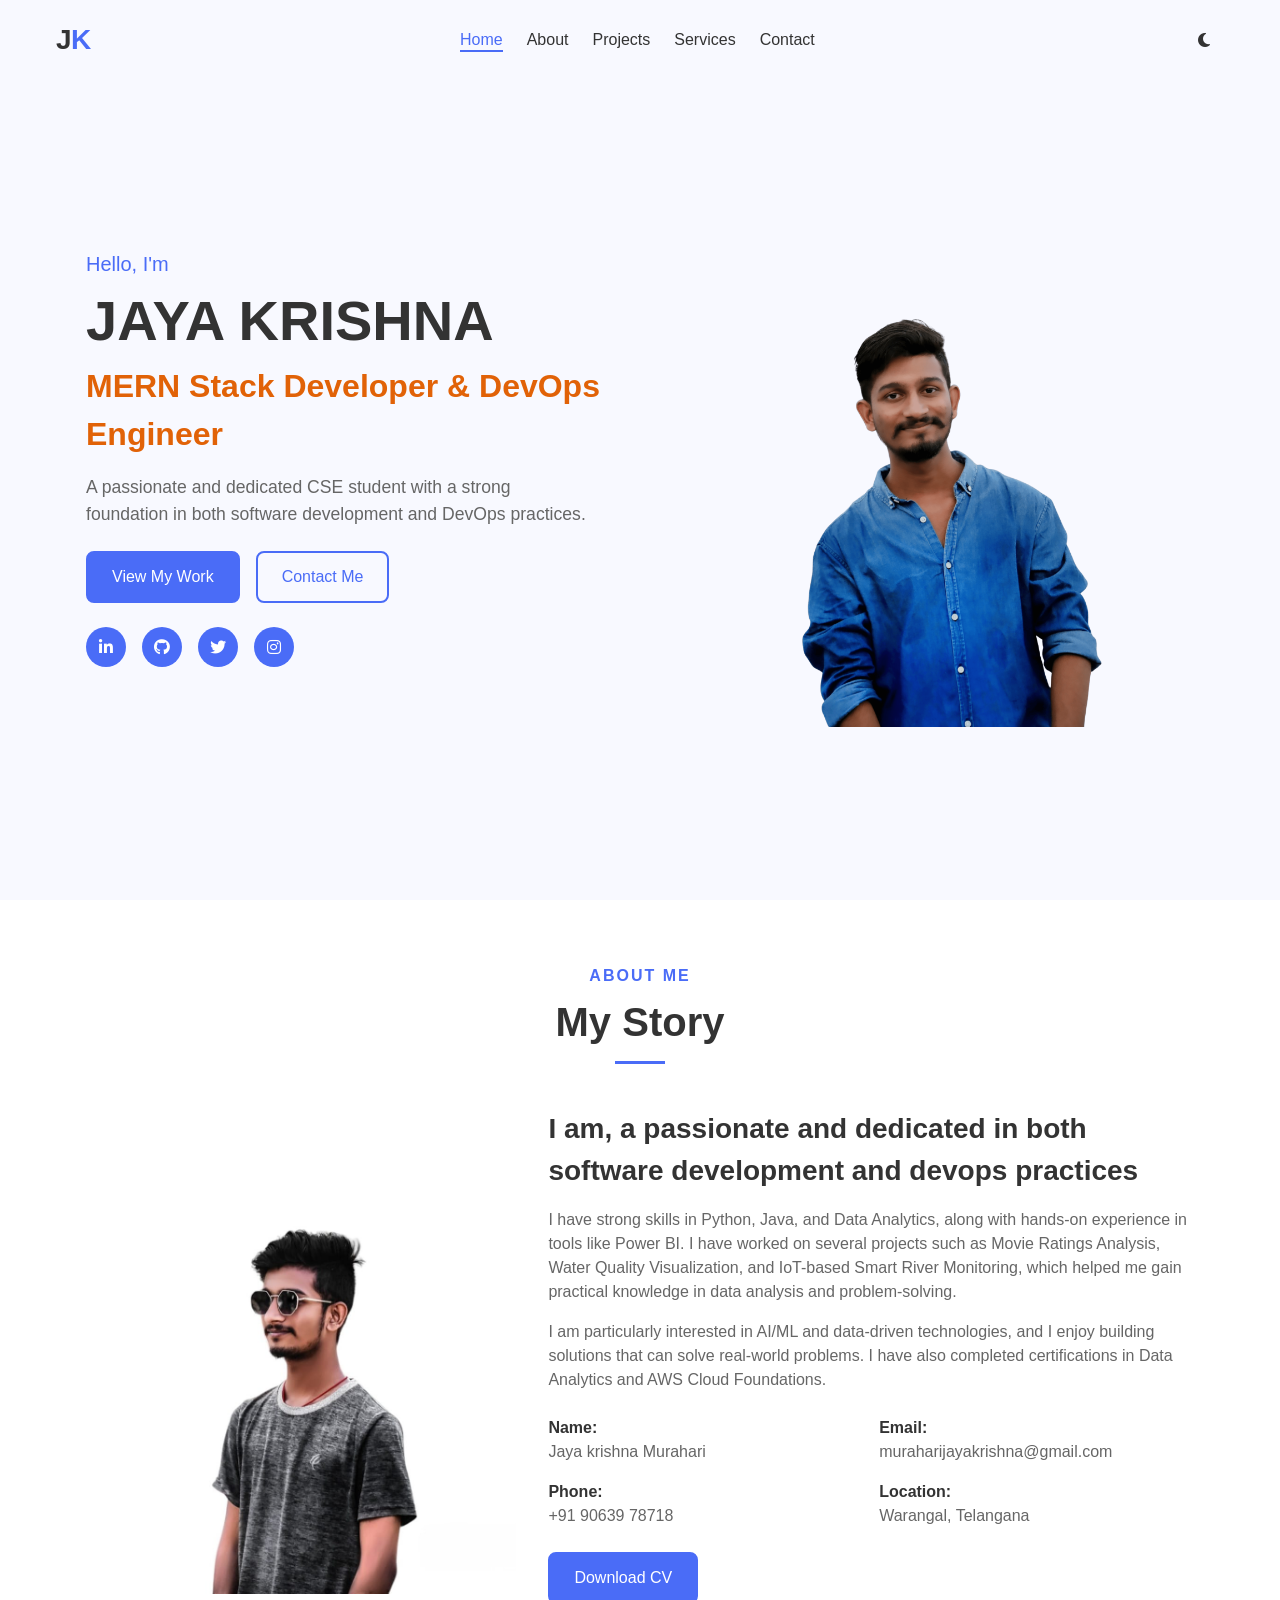
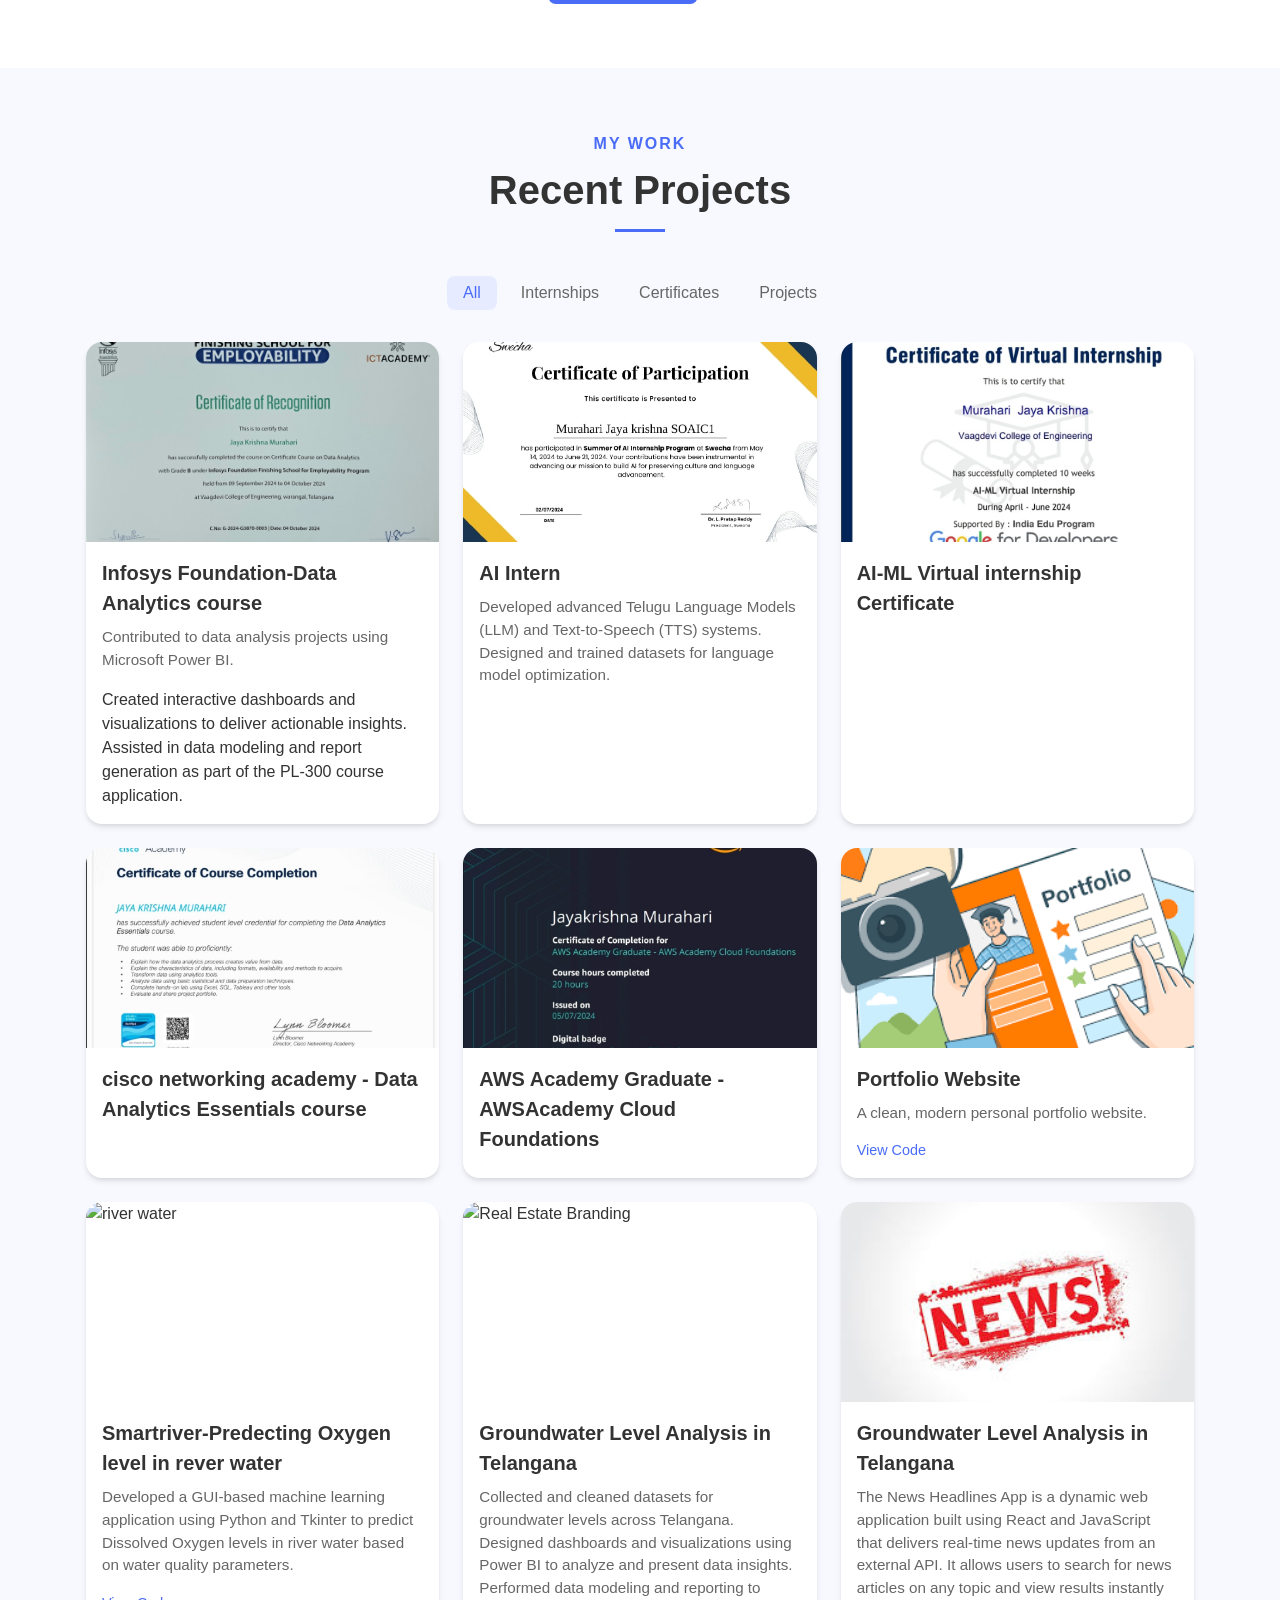
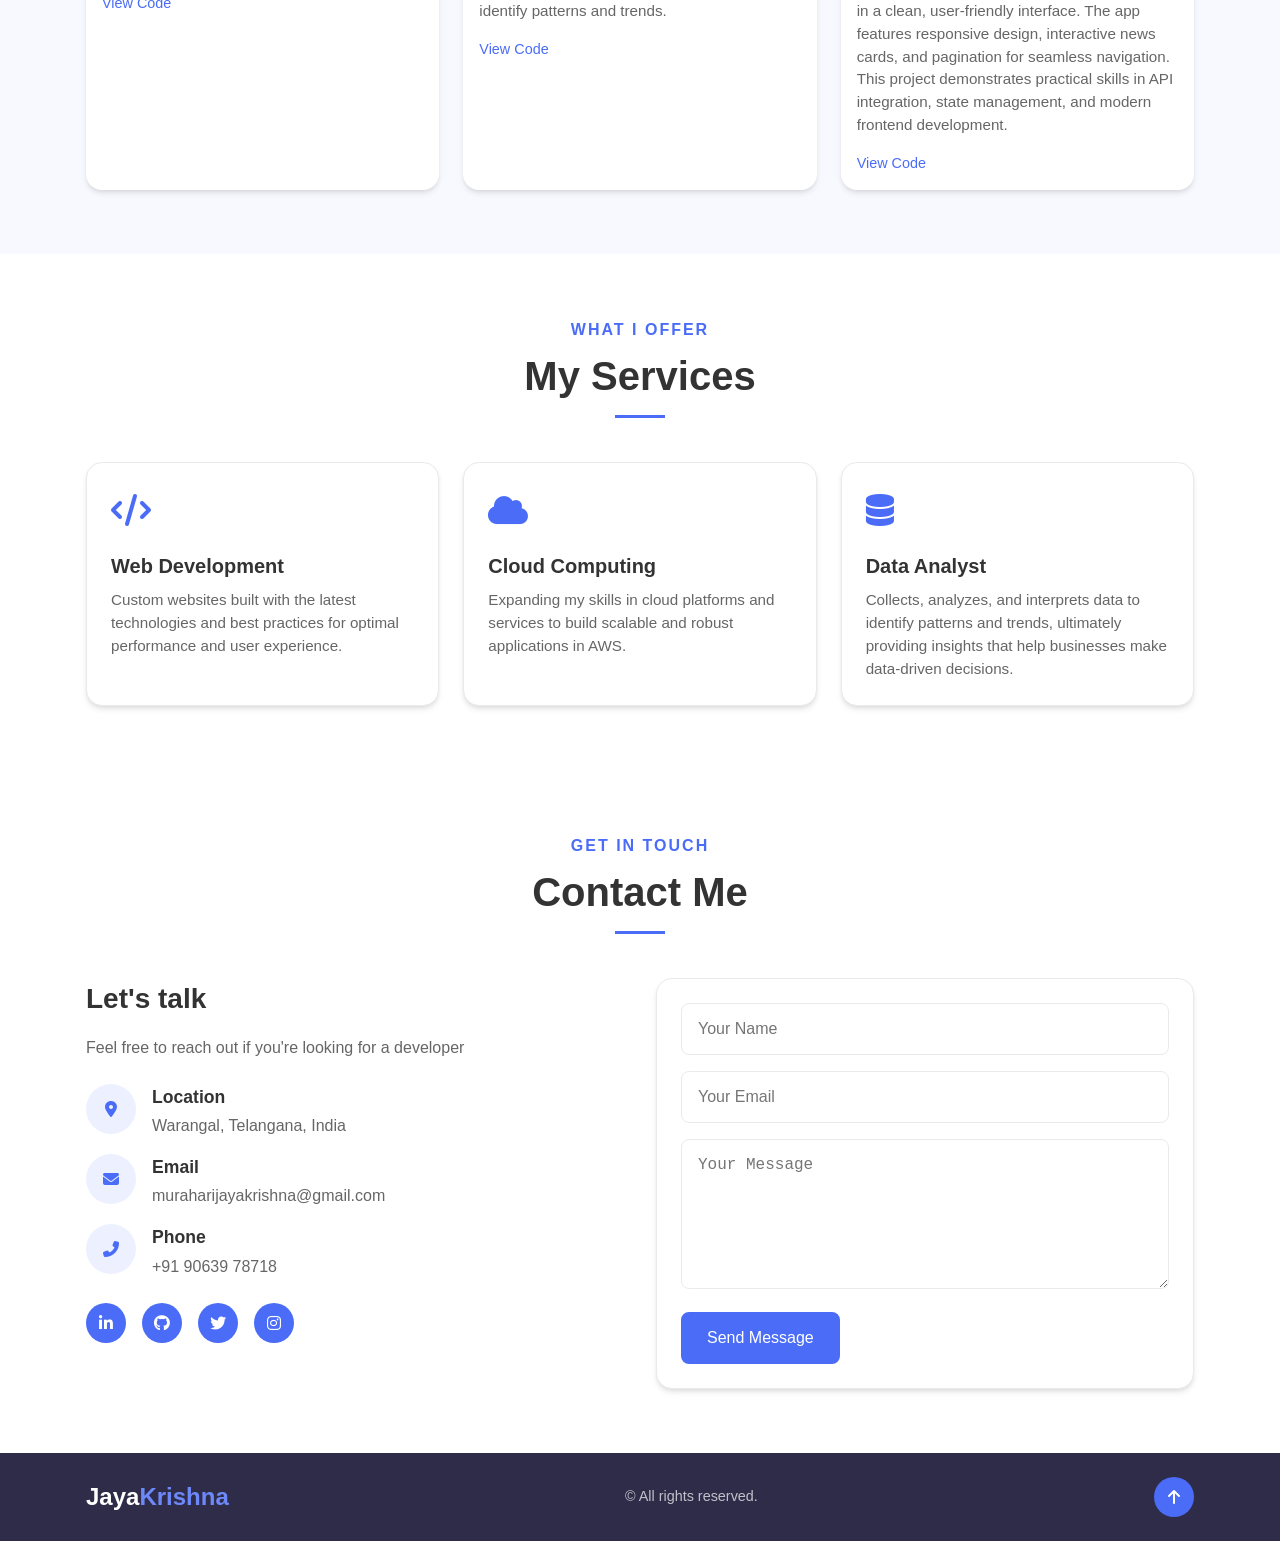
==== commit d65cdfc5: "portfolio" ====
--- a/index.html
+++ b/index.html
@@ -1,422 +1,361 @@
 <!DOCTYPE html>
 <html lang="en">
 <head>
-    <meta charset="UTF-8">
-    <meta name="viewport" content="width=device-width, initial-scale=1.0">
-    <title>Jaya Krishna - Portfolio</title>
-    <link rel="stylesheet" href="styles.css">
-    <link rel="stylesheet" href="https://cdnjs.cloudflare.com/ajax/libs/font-awesome/6.4.0/css/all.min.css">
-    <link rel="preconnect" href="https://fonts.googleapis.com">
-    <link rel="preconnect" href="https://fonts.gstatic.com" crossorigin>
-    <link href="https://fonts.googleapis.com/css2?family=Inter:wght@300;400;500;600;700&display=swap" rel="stylesheet">
+  <meta charset="UTF-8">
+  <meta name="viewport" content="width=device-width, initial-scale=1.0">
+  <title>Jay </title>
+  <link rel="stylesheet" href="css/main.css">
+  <link rel="stylesheet" href="css/navigation.css">
+  <link rel="stylesheet" href="css/sections.css">
+  <link rel="stylesheet" href="css/animations.css">
+  <link rel="stylesheet" href="css/responsive.css">
+  <link rel="stylesheet" href="./bg.css">
+  <link rel="stylesheet" href="https://cdnjs.cloudflare.com/ajax/libs/font-awesome/6.4.0/css/all.min.css">
 </head>
-<body>
-    <!-- Navigation -->
-    <header class="header">
-        <nav class="navbar">
-            <div class="nav-container">
-                <div class="nav-logo">
-                    <a href="#home">J<span>K</span></a>
-                </div>
-                
-                <!-- Mobile Menu Toggle -->
-                <input type="checkbox" id="nav-toggle" class="nav-toggle">
-                <label for="nav-toggle" class="nav-toggle-label">
-                    <span></span>
-                    <span></span>
-                    <span></span>
-                </label>
-                
-                <ul class="nav-menu">
-                    <li class="nav-item"><a href="#home" class="nav-link">Home</a></li>
-                    <li class="nav-item"><a href="#about" class="nav-link">About</a></li>
-                    <li class="nav-item"><a href="#projects" class="nav-link">Projects</a></li>
-                    <li class="nav-item"><a href="#education" class="nav-link">Education</a></li>
-                    <li class="nav-item"><a href="#contact" class="nav-link">Contact</a></li>
-                </ul>
-            </div>
-        </nav>
-    </header>
-
-    <main>
-        <!-- Hero Section -->
-        <section id="home" class="hero">
-            <div class="container">
-                <div class="hero-content">
-                    <div class="hero-text">
-                        <p class="hero-subtitle">Hello, I'm</p>
-                        <h1 class="focus-in-expand-fwd">JAYA KRISHNA</h1>
-                        <h2 class="hero-role">Computer Science & Engineering Student / Data Analyst</h2>
-                        <p class="hero-description">A passionate and dedicated CSE student with a strong foundation in both software development and data analysis, specializing in AI/ML and modern technologies.</p>
-                        <div class="hero-buttons">
-                            <a href="#projects" class="btn btn-primary">View My Work</a>
-                            <a href="#contact" class="btn btn-secondary">Contact Me</a>
-                        </div>
-                        <div class="social-links">
-                            <a href="https://www.linkedin.com/in/jayakrishna-murahari" target="_blank" aria-label="LinkedIn">
-                                <i class="fab fa-linkedin-in"></i>
-                            </a>
-                            <a href="https://github.com/jayakrishna118" target="_blank" aria-label="GitHub">
-                                <i class="fab fa-github"></i>
-                            </a>
-                            <!-- <a href="https://www.twitter.com/jayakrishna118" target="_blank" aria-label="Twitter">
-                                <i class="fab fa-twitter"></i>
-                            </a> -->
-                            <a href="https://www.instagram.com/jayakrishna_murahari_118" target="_blank" aria-label="Instagram">
-                                <i class="fab fa-instagram"></i>
-                            </a>
-                        </div>
-                    </div>
-                    <div class="hero-image">
-                        <div class="image-container">
-                            <img src="./images/jayakrishna.png" alt="Jaya Krishna">
-                        </div>
-                    </div>
-                </div>
-            </div>
-        </section>
-
-        <!-- About Section -->
-        <section id="about" class="about">
-            <div class="container">
-                <div class="section-header">
-                    <span class="section-subtitle">About Me</span>
-                    <h2 class="section-title">My Story</h2>
-                </div>
-                <div class="about-content">
-                    <div class="about-image">
-                        <div class="image-wrapper">
-                            <img src="./images/jay.jpg" alt="About Jaya Krishna">
-                        </div>
-                    </div>
-                    <div class="about-text">
-                        <h3>Passionate about technology and data-driven solutions</h3>
-                        <p>I am a Computer Science and Engineering student with a strong foundation in both software development and data analysis. I'm a Data Analyst proficient in Power BI, Python, and Machine Learning. With experience in data preprocessing and visualization, I am passionate about leveraging data to inform decision-making. My portfolio highlights my work in data analysis and my skills in tools like Pandas, Matplotlib, and Seaborn.</p>
-                        <!-- <p>As a Data Analyst Intern at Infosys, I applied Microsoft Power BI to visualize and analyze data, providing actionable insights. My approach to design and development focuses on creating intuitive, user-friendly experiences that help businesses achieve their goals.</p> -->
-                        
-                        <div class="skills">
-                            <h4>Technical Skills</h4>
-                            <div class="skills-grid">
-                                <div class="skill-item">
-                                    <i class="fab fa-python"></i>
-                                    <span>Python</span>
-                                </div>
-                                <div class="skill-item">
-                                    <i class="fab fa-java"></i>
-                                    <span>Java</span>
-                                </div>
-                                <div class="skill-item">
-                                    <i class="fas fa-chart-bar"></i>
-                                    <span>Data Analytics</span>
-                                </div>
-                                <div class="skill-item">
-                                    <i class="fas fa-chart-line"></i>
-                                    <span>Power BI</span>
-                                </div>
-                                <!-- <div class="skill-item">
-                                    <i class="fas fa-wifi"></i>
-                                    <span>IoT</span>
-                                </div>
-                                <div class="skill-item">
-                                    <i class="fas fa-brain"></i>
-                                    <span>AI/ML</span>
-                                </div> -->
-                            </div>
-                        </div>
-
-                        <!-- <div class="personal-info">
-                            <div class="info-item">
-                                <strong>Name:</strong> Jaya Krishna Murahari
-                            </div>
-                            <div class="info-item">
-                                <strong>Email:</strong> muraharijayakrishna@gmail.com
-                            </div>
-                            <div class="info-item">
-                                <strong>Phone:</strong> +91 90639 78718
-                            </div>
-                            <div class="info-item">
-                                <strong>Location:</strong> Warangal, Telangana
-                            </div>
-                        </div> -->
-                        
-                        <a href="./images/JAYA KRISHNA_DATA_ANALYST.pdf" class="btn btn-primary" target="_blank">Download Resume</a>
-                    </div>
-                </div>
-            </div>
-        </section>
-
-        <!-- Projects Section -->
-        <section id="projects" class="projects">
-            <div class="container">
-                <div class="section-header">
-                    <span class="section-subtitle">My Work</span>
-                    <h2 class="section-title">Recent Projects</h2>
-                </div>
-
-                <div class="projects-grid">
-                    <div class="project-card">
-                        <div class="project-image">
-                            <img src="https://images.pexels.com/photos/590020/pexels-photo-590020.jpeg?auto=compress&cs=tinysrgb&w=800" alt="Infosys Internship">
-                            <div class="project-overlay">
-                                <div class="project-links">
-                                    <a href="./images/infosys.jpg" class="project-link" aria-label="View Project">
-                                        <i class="fas fa-external-link-alt"></i>
-                                    </a>
-                                </div>
-                            </div>
-                        </div>
-                        <div class="project-info">
-                            <div class="project-category">Internship</div>
-                            <h3>Infosys Foundation - Data Analytics</h3>
-                            <p>Contributed to data analysis projects using Microsoft Power BI. Created interactive dashboards and visualizations to deliver actionable insights.</p>
-                        </div>
-                    </div>
-
-                    <div class="project-card">
-                        <div class="project-image">
-                            <img src="https://images.pexels.com/photos/3861958/pexels-photo-3861958.jpeg?auto=compress&cs=tinysrgb&w=800" alt="AI Internship">
-                            <div class="project-overlay">
-                                <div class="project-links">
-                                    <a href="./images/swecha.jpg" class="project-link" aria-label="View Project">
-                                        <i class="fas fa-external-link-alt"></i>
-                                    </a>
-                                </div>
-                            </div>
-                        </div>
-                        <div class="project-info">
-                            <div class="project-category">Internship</div>
-                            <h3>AI Intern at Swecha</h3>
-                            <p>Developed advanced Telugu Language Models (LLM) and Text-to-Speech (TTS) systems. Designed and trained datasets for language model optimization.</p>
-                        </div>
-                    </div>
-
-                     <!-- <div class="project-card">
-                        <div class="project-image">
-                            <img src="https://images.pexels.com/photos/4164418/pexels-photo-4164418.jpeg?auto=compress&cs=tinysrgb&w=800" alt="AICTE Certificate">
-                            <div class="project-overlay">
-                                <div class="project-links">
-                                    <a href="#" class="project-link" aria-label="View Certificate">
-                                        <i class="fas fa-external-link-alt"></i>
-                                    </a>
-                                </div>
-                            </div>
-                        </div>
-                        <div class="project-info">
-                            <div class="project-category">Certificate</div>
-                            <h3>AI-ML Virtual Internship</h3>
-                            <p>AICTE certified virtual internship in Artificial Intelligence and Machine Learning with practical project implementations.</p>
-                        </div>
-                    </div> -->
-
-                    <div class="project-card">
-                        <div class="project-image">
-                            <img src="https://images.pexels.com/photos/442150/pexels-photo-442150.jpeg?auto=compress&cs=tinysrgb&w=800" alt="Cisco Certificate">
-                            <div class="project-overlay">
-                                <div class="project-links">
-                                    <a href="./images/cisco.jpg" class="project-link" aria-label="View Certificate">
-                                        <i class="fas fa-external-link-alt"></i>
-                                    </a>
-                                </div>
-                            </div>
-                        </div>
-                        <div class="project-info">
-                            <div class="project-category">Certificate</div>
-                            <h3>Cisco Data Analytics Essentials</h3>
-                            <p>Cisco Networking Academy certification in Data Analytics fundamentals and practical applications in real-world scenarios.</p>
-                        </div>
-                    </div>
-
-                    <div class="project-card">
-                        <div class="project-image">
-                            <img src="https://images.pexels.com/photos/4126724/pexels-photo-4126724.jpeg?auto=compress&cs=tinysrgb&w=800" alt="SmartRiver Project">
-                            <div class="project-overlay">
-                                <div class="project-links">
-                                    <a href="https://github.com/jayakrishna118" class="project-link" aria-label="View Code">
-                                        <i class="fab fa-github"></i>
-                                    </a>
-                                </div>
-                            </div>
-                        </div>
-                        <div class="project-info">
-                            <div class="project-category">Project</div>
-                            <h3>SmartRiver - Oxygen Level Prediction</h3>
-                            <p>GUI-based machine learning application using Python and Tkinter to predict Dissolved Oxygen levels in river water based on quality parameters.</p>
-                        </div>
-                    </div>
-
-                    <div class="project-card">
-                        <div class="project-image">
-                            <img src="./images/data-analysis.jpeg" alt="Groundwater Analysis">
-                            <div class="project-overlay">
-                                <div class="project-links">
-                                    <a href="https://github.com/jayakrishna118" class="project-link" aria-label="View Code">
-                                        <i class="fab fa-github"></i>
-                                    </a>
-                                </div>
-                            </div>
-                        </div>
-                        <div class="project-info">
-                            <div class="project-category">Project</div>
-                            <h3>Groundwater Level Analysis</h3>
-                            <p>Comprehensive analysis of groundwater levels across Telangana using Power BI dashboards and advanced data visualization techniques.</p>
-                        </div>
-                    </div>
-
-                <div class="project-card">
-                        <div class="project-image">
-                            <img src="./images/portfolio.png" alt="portfolio">
-                            <div class="project-overlay">
-                                <div class="project-links">
-                                    <a href="https://github.com/jayakrishna118" class="project-link" aria-label="View Code">
-                                        <i class="fab fa-github"></i>
-                                    </a>
-                                </div>
-                            </div>
-                        </div>
-                        <div class="project-info">
-                            <div class="project-category">Project</div>
-                            <h3>Portfolio</h3>
-                            <p>This is my personal portfolio website, designed and built from scratch to serve as a central hub for my professional work. It showcases my projects, skills, and experience in a clean, user-friendly format.</p>
-                        </div>
-                    </div>
-                </div>
-            </div>
-        </section>
-
-        <!-- Education Section -->
-        <section id="education" class="education">
-            <div class="container">
-                <div class="section-header">
-                    <span class="section-subtitle">My Journey</span>
-                    <h2 class="section-title">Education & Experience</h2>
-                </div>
-                <div class="timeline">
-                    <div class="timeline-item">
-                        <div class="timeline-dot"></div>
-                        <div class="timeline-content">
-                            <span class="timeline-date">2022 - 2025</span>
-                            <h3>Bachelor of Technology</h3>
-                            <p>Computer Science & Engineering</p>
-                            <span class="timeline-location">Vaagdevi College of Engineering , Warangal</span>
-                        </div>
-                    </div>
-                    <div class="timeline-item">
-                        <div class="timeline-dot"></div>
-                        <div class="timeline-content">
-                            <span class="timeline-date">2019-2022</span>
-                            <h3>Diploma</h3>
-                            <p>Computer Science and Engineering</p>
-                            <span class="timeline-location">Government Polytechnic, Warangal</span>
-                        </div>
-                    </div>
-                    <div class="timeline-item">
-                        <div class="timeline-dot"></div>
-                        <div class="timeline-content">
-                            <span class="timeline-date">2018-2019</span>
-                            <h3>State Board of Secondary Education</h3>
-                            <span class="timeline-location">Kiwi Public School</span>
-                        </div>
-                    </div>
-                    </div>
-                </div>
-            </div>
-        </section>
-
-        <!-- Contact Section -->
-        <section id="contact" class="contact">
-            <div class="container">
-                <div class="section-header">
-                    <span class="section-subtitle">Get In Touch</span>
-                    <h2 class="section-title">Contact Me</h2>
-                </div>
-                <div class="contact-content">
-                    <div class="contact-info">
-                        <h3>Let's talk about opportunities</h3>
-                        <p>Feel free to reach out if you're looking for a developer, have a question, or just want to connect.</p>
-                        
-                        <div class="contact-details">
-                            <div class="contact-item">
-                                <div class="contact-icon">
-                                    <i class="fas fa-map-marker-alt"></i>
-                                </div>
-                                <div class="contact-text">
-                                    <h4>Location</h4>
-                                    <p>Warangal, Telangana, India</p>
-                                </div>
-                            </div>
-                            <div class="contact-item">
-                                <div class="contact-icon">
-                                    <i class="fas fa-envelope"></i>
-                                </div>
-                                <div class="contact-text">
-                                    <h4>Email</h4>
-                                    <p>muraharijayakrishna@gmail.com</p>
-                                </div>
-                            </div>
-                            <div class="contact-item">
-                                <div class="contact-icon">
-                                    <i class="fas fa-phone-alt"></i>
-                                </div>
-                                <div class="contact-text">
-                                    <h4>Phone</h4>
-                                    <p>+91 90639 78718</p>
-                                </div>
-                            </div>
-                        </div>
-
-                        <div class="social-links">
-                            <a href="https://www.linkedin.com/in/jayakrishna-murahari" target="_blank" aria-label="LinkedIn">
-                                <i class="fab fa-linkedin-in"></i>
-                            </a>
-                            <a href="https://github.com/jayakrishna118" target="_blank" aria-label="GitHub">
-                                <i class="fab fa-github"></i>
-                            </a>
-                            <!-- <a href="https://www.twitter.com/jayakrishna118" target="_blank" aria-label="Twitter">
-                                <i class="fab fa-twitter"></i>
-                            </a> -->
-                            <a href="https://www.instagram.com/jayakrishna_murahari_118" target="_blank" aria-label="Instagram">
-                                <i class="fab fa-instagram"></i>
-                            </a>
-                        </div>
-                    </div>
-
-                    <div class="contact-form-container">
-                        <form class="contact-form">
-                            <div class="form-group">
-                                <input type="text" name="name" placeholder="Your Name" required>
-                            </div>
-                            <div class="form-group">
-                                <input type="email" name="email" placeholder="Your Email" required>
-                            </div>
-                            <div class="form-group">
-                                <input type="text" name="subject" placeholder="Subject" required>
-                            </div>
-                            <div class="form-group">
-                                <textarea name="message" rows="6" placeholder="Your Message" required></textarea>
-                            </div>
-                            <button type="submit" class="btn btn-primary">Send Message</button>
-                        </form>
-                    </div>
-                </div>
-            </div>
-        </section>
-    </main>
-
-    <!-- Footer -->
-    <footer class="footer">
-        <div class="container">
-            <div class="footer-content">
-                <div class="footer-logo">
-                    <a href="#home">Jaya<span>Krishna</span></a>
-                </div>
-                <p>&copy; 2025 Jaya Krishna. All rights reserved.</p>
-                <div class="footer-top">
-                    <a href="#home" aria-label="Back to top">
-                        <i class="fas fa-arrow-up"></i>
-                    </a>
-                </div>
-            </div>
-        </div>
-    </footer>
+<body class="bg-pan-right">
+  <!-- Navigation -->
+  <header>
+    <nav class="navbar">
+      <div class="logo">
+        <a href="#home">J<span>K</span></a>
+      </div>
+      <ul class="nav-links">
+        <li><a href="#home" class="active">Home</a></li>
+        <li><a href="#about">About</a></li>
+        <li><a href="#projects">Projects</a></li>
+        <li><a href="#services">Services</a></li>
+        <li><a href="#contact">Contact</a></li>
+      </ul>
+      <div class="theme-toggle">
+        <i class="fas fa-moon"></i>
+      </div>
+      <div class="hamburger">
+        <div class="bar"></div>
+        <div class="bar"></div>
+        <div class="bar"></div>
+      </div>
+    </nav>
+  </header>
+
+  <!-- Home Section -->
+  <section id="home" class="home-section">
+    <div class="container">
+      <div class="home-content">
+        <div class="text-content">
+          <p class="subtitle">Hello, I'm</p>
+          <h1 class="">JAYA KRISHNA</h1>
+          <h2>MERN Stack Developer & DevOps Engineer</h2>
+          <p class="description">A passionate and dedicated CSE student with a strong foundation in both software development and DevOps practices.</p>
+          <div class="cta-buttons">
+            <a href="#projects" class="btn primary-btn">View My Work</a>
+            <a href="#contact" class="btn secondary-btn">Contact Me</a>
+          </div>
+          <div class="social-icons">
+            <a href="https://www.linkedin.com/in/jayakrishna-murahari" target="_blank" aria-label="LinkedIn"><i class="fab fa-linkedin-in"></i></a>
+            <a href="https://github.com/jayakrishna118" target="_blank" aria-label="GitHub"><i class="fab fa-github"></i></a>
+            <a href="https://www.twitter.com/jayakrishna118" target="_blank" aria-label="Twitter"><i class="fab fa-twitter"></i></a>
+            <a href="https://www.instagram.com/jayakrishna_murahari_118" target="_blank" aria-label="Instagram"><i class="fab fa-instagram"></i></a>
+          </div>
+        </div>
+        <div class="flicker-in-2">
+          <img src="./images/jayakrishna.png" alt="JK">
+
+        </div>
+      </div>
+    </div>
+  </section>
+
+  <!-- About Section -->
+  <section id="about" class="about-section">
+    <div class="container">
+      <div class="section-header">
+        <p class="section-subtitle">About Me</p>
+        <h2 class="section-title">My Story</h2>
+      </div>
+      <div class="about-content">
+        <div class="about-image">
+          <img src="images/jay.jpg" alt="JK">
+        </div>
+        <div class="about-text">
+          <h3>I am, a passionate and dedicated in both software development and devops practices</h3>
+          <p>I have strong skills in Python, Java, and Data Analytics, along with hands-on experience in tools like Power BI. I have worked on several projects such as Movie Ratings Analysis, Water Quality Visualization, and IoT-based Smart River Monitoring, which helped me gain practical knowledge in data analysis and problem-solving.</p>
+          <p>I am particularly interested in AI/ML and data-driven technologies, and I enjoy building solutions that can solve real-world problems. I have also completed certifications in Data Analytics and AWS Cloud Foundations.</p>
+          <div class="about-details">
+            <div class="detail-item">
+              <span class="detail-label">Name:</span>
+              <span class="detail-value">Jaya krishna Murahari</span>
+            </div>
+            <div class="detail-item">
+              <span class="detail-label">Email:</span>
+              <span class="detail-value">muraharijayakrishna@gmail.com</span>
+            </div>
+            <div class="detail-item">
+              <span class="detail-label">Phone:</span>
+              <span class="detail-value">+91 90639 78718</span>
+            </div>
+            <div class="detail-item">
+              <span class="detail-label">Location:</span>
+              <span class="detail-value">Warangal, Telangana</span>
+            </div>
+          </div>
+          <a href="images\jayakrishnamurahari.pdf" class="btn primary-btn" target="_blank">Download CV</a>
+        </div>
+      </div>
+    </div>
+  </section>
+
+  <!-- Projects Section -->
+  <section id="projects" class="projects-section">
+    <div class="container">
+      <div class="section-header">
+        <p class="section-subtitle">My Work</p>
+        <h2 class="section-title">Recent Projects</h2>
+      </div>
+      <div class="projects-filter">
+        <button class="filter-btn active" data-filter="all">All</button>
+        <button class="filter-btn" data-filter="Internships">Internships</button>
+        <button class="filter-btn" data-filter="Certificates">Certificates</button>
+        <button class="filter-btn" data-filter="Projects">Projects</button>
+      </div>
+      <div class="projects-grid">
+        <div class="project-card" data-category="Internships">
+          <div class="project-image">
+            <a href="images\infosys.jpg" target="_blank">
+            <img src="images\infosys.jpg" alt="certificate">
+            </a>
+          </div>
+          <div class="project-info">
+            <h3 class="project-title">Infosys Foundation-Data Analytics course</h3>
+            <p class="project-description">Contributed to data analysis projects using Microsoft Power BI.</p> 
+            <p>Created interactive dashboards and visualizations to deliver actionable insights. 
+            Assisted in data modeling and report generation as part of the PL-300 course application.</p>
+          </div>
+        </div>
+        <div class="project-card" data-category="Internships">
+          <div class="project-image">
+            <a href="images\swecha.jpg" target="_blank">
+            <img src="images\swecha.jpg" alt="certificate">
+            </a>
+          </div>
+          <div class="project-info">
+            <h3 class="project-title">AI Intern</h3>
+            <p class="project-description">Developed advanced Telugu Language Models (LLM) and Text-to-Speech (TTS) systems. Designed and trained datasets for language model optimization.</p>
+          </div>
+        </div>
+        
+        <div class="project-card" data-category="Certificates">
+          <div class="project-image">
+            <a href="images\aicte.jpg" target="_blank">
+            <img src="images\aicte.jpg" alt="aicte">
+            </a>
+          </div>
+          <div class="project-info">
+            <h3 class="project-title">AI-ML Virtual internship Certificate</h3>
+          </div>
+        </div>
+        <div class="project-card" data-category="Certificates">
+          <div class="project-image">
+            <a href="images\cisco.jpg" target="_blank">
+            <img src="images\cisco.jpg" alt="Certificate">
+            </a>
+            </div>
+            <div class="project-info">
+            <h3 class="project-title">cisco networking academy - Data Analytics Essentials course</h3>
+          </div>
+        </div>
+        <div class="project-card" data-category="Certificates">
+          <div class="project-image">
+            <a href="images\aws.jpg" target="_blank">
+            <img src="images\aws.jpg" alt="Certificate">
+            </a>
+            </div>
+            <div class="project-info">
+            <h3 class="project-title">AWS Academy Graduate - AWSAcademy Cloud Foundations</h3>
+          </div>
+        </div>
+       <div class="project-card" data-category="Projects">
+          <div class="project-image">
+            <img src="\images\portfolio.png" alt="Portfolio Website">
+          </div>
+          <div class="project-info">
+            <h3 class="project-title">Portfolio Website</h3>
+            <p class="project-description">A clean, modern personal portfolio website.</p>
+            <div class="project-links">
+              <a href="https://github.com/jayakrishna118" class="project-link" target="_blank">View Code</a>
+            </div>
+          </div>
+        </div>
+
+        <div class="project-card" data-category="Projects">
+          <div class="project-image">
+            <img src="https://images.pexels.com/photos/4126724/pexels-photo-4126724.jpeg?auto=compress&cs=tinysrgb&w=1260&h=750&dpr=2" alt="river water">
+          </div>
+          <div class="project-info">
+            <h3 class="project-title">Smartriver-Predecting Oxygen level in rever water</h3>
+            <p class="project-description">Developed a GUI-based machine learning application using Python and Tkinter to predict Dissolved Oxygen levels in river water based on water quality parameters.</p>
+            <div class="project-links">
+             <!--<a href="#" class="project-link">View Project</a> -->
+              <a href="https://github.com/jayakrishna118" class="project-link" target="_blank">View Code</a>
+            </div>
+          </div>
+        </div>
+        <div class="project-card" data-category="Projects">
+          <div class="project-image">
+            <img src="https://images.pexels.com/photos/6802049/pexels-photo-6802049.jpeg?auto=compress&cs=tinysrgb&w=1260&h=750&dpr=2" alt="Real Estate Branding">
+          </div>
+          <div class="project-info">
+            <h3 class="project-title">Groundwater Level Analysis in Telangana</h3>
+            <p class="project-description">Collected and cleaned datasets for groundwater levels across Telangana. 
+              Designed dashboards and visualizations using Power BI to analyze and present data insights. 
+              Performed data modeling and reporting to identify patterns and trends.
+            </p>
+            <div class="project-links">
+              <a href="https://github.com/jayakrishna118" class="project-link" target="_blank">View Code</a>
+            </div>
+          </div>
+        </div>
+        <div class="project-card" data-category="Projects">
+          <div class="project-image">
+            <img src="images\news.jpg" alt="News image">
+          </div>
+          <div class="project-info">
+            <h3 class="project-title">Groundwater Level Analysis in Telangana</h3>
+            <p class="project-description">The News Headlines App is a dynamic web application built using React and JavaScript 
+              that delivers real-time news updates from an external API. It allows users to search for news articles on any topic 
+              and view results instantly in a clean, user-friendly interface. The app features responsive design, 
+              interactive news cards, and pagination for seamless navigation. This project demonstrates practical 
+              skills in API integration, state management, and modern frontend development.
+            </p>
+            <div class="project-links">
+              <a href="https://github.com/jayakrishna118" class="project-link" target="_blank">View Code</a>
+            </div>
+          </div>
+        </div>
+      </div>
+    </div>
+  </section>
+
+  <!-- Services Section -->
+  <section id="services" class="services-section">
+    <div class="container">
+      <div class="section-header">
+        <p class="section-subtitle">What I Offer</p>
+        <h2 class="section-title">My Services</h2>
+      </div>
+      <div class="services-grid">
+        <div class="service-card">
+          <div class="service-icon">
+            <i class="fas fa-code"></i>
+          </div>
+          <h3 class="service-title">Web Development</h3>
+          <p class="service-description">Custom websites built with the latest technologies and best practices for optimal performance and user experience.</p>
+        </div>
+        <div class="service-card">
+          <div class="service-icon">
+            <i class="fas fa-cloud"></i>
+          </div>
+          <h3 class="service-title">Cloud Computing</h3>
+          <p class="service-description">Expanding my skills in cloud platforms and services to build scalable and robust applications in AWS.</p>
+        </div>
+        <div class="service-card">
+          <div class="service-icon">
+            <i class="fa-solid fa-database"></i>
+          </div>
+          <h3 class="service-title">Data Analyst</h3>
+          <p class="service-description">Collects, analyzes, and interprets data to identify patterns and trends, ultimately providing insights that help businesses make data-driven decisions. </p>
+        </div>
+      </div>
+    </div>
+  </section>
+  <!-- Contact Section -->
+  <section id="contact" class="contact-section">
+    <div class="container">
+      <div class="section-header">
+        <p class="section-subtitle">Get In Touch</p>
+        <h2 class="section-title">Contact Me</h2>
+      </div>
+      <div class="contact-content">
+        <div class="contact-info">
+          <h3>Let's talk </h3>
+          <p>Feel free to reach out if you're looking for a developer</p>
+          <div class="contact-details">
+            <div class="contact-item">
+              <div class="contact-icon">
+                <i class="fas fa-map-marker-alt"></i>
+              </div>
+              <div class="contact-text">
+                <h4>Location</h4>
+                <p>Warangal, Telangana, India</p>
+              </div>
+            </div>
+            <div class="contact-item">
+              <div class="contact-icon">
+                <i class="fas fa-envelope"></i>
+              </div>
+              <div class="contact-text">
+                <h4>Email</h4>
+                <p>muraharijayakrishna@gmail.com</p>
+              </div>
+            </div>
+            <div class="contact-item">
+              <div class="contact-icon">
+                <i class="fas fa-phone-alt"></i>
+              </div>
+              <div class="contact-text">
+                <h4>Phone</h4>
+                <p>+91 90639 78718</p>
+              </div>
+            </div>
+          </div>
+          <div class="social-icons">
+            <a href="https://www.linkedin.com/in/jayakrishna-murahari" target="_blank" aria-label="LinkedIn"><i class="fab fa-linkedin-in"></i></a>
+            <a href="https://github.com" target="_blank" aria-label="GitHub"><i class="fab fa-github"></i></a>
+            <a href="https://www.twitter.com/jayakrishna118" target="_blank" aria-label="Twitter"><i class="fab fa-twitter"></i></a>
+            <a href="https://www.instagram.com/jayakrishna_murahari_118" target="_blank" aria-label="Instagram"><i class="fab fa-instagram"></i></a>
+          </div>
+        </div>
+
+        <!-- Contact Form -->
+      
+      
+      <div class="contact-form">
+      <form action="https://api.web3forms.com/submit" method="POST">
+      <input type="hidden" name="access_key" value="cf22fd78-3fb7-4c54-8b05-6250cfa45305">
+      <div class="form-group">
+      <input type="text" name="name" placeholder="Your Name" required>
+      </div>
+
+      <div class="form-group">
+      <input type="email" name="email" placeholder="Your Email" required>
+      </div>
+
+      <div class="form-group">
+        <textarea name="message" rows="6" placeholder="Your Message" required></textarea>
+      </div>
+
+      <input type="hidden" name="redirect" value="https://web3forms.com/success">
+      <button type="submit" class="btn primary-btn">Send Message</button>
+
+     </form>
+     </div>
+    </div>
+  </section>
+
+  <!-- Footer -->
+  <footer class="footer">
+    <div class="container">
+      <div class="footer-content">
+        <div class="footer-logo">
+          <a href="#home">Jaya<span>Krishna</span></a>
+        </div>
+        <p class="footer-text">&copy; All rights reserved.</p>
+        <div class="back-to-top">
+          <a href="#home" aria-label="Back to top"><i class="fas fa-arrow-up"></i></a>
+        </div>
+      </div>
+    </div>
+  </footer>
+
+  <script src="js/main.js"></script>
 </body>
 </html>
--- a/css/main.css
+++ b/css/main.css
@@ -0,0 +1,218 @@
+/* 
+  Main CSS File
+  Contains global styles, resets and CSS variables
+*/
+
+/* CSS Reset and Base Styles */
+*,
+*::before,
+*::after {
+  margin: 0;
+  padding: 0;
+  box-sizing: border-box;
+}
+
+:root {
+  /* Color Variables */
+  --primary-color: #4A6CF7;
+  --primary-color-dark: #3756D8;
+  --primary-color-light: #6D89F9;
+  
+  --secondary-color: #2F2C4A;
+  --secondary-color-dark: #1E1C30;
+  --secondary-color-light: #494770;
+  
+  --accent-color: #FE754D;
+  --accent-color-dark: #E56038;
+  --accent-color-light: #FF9779;
+  
+  --success-color: #10B981;
+  --warning-color: #FBBF24;
+  --error-color: #EF4444;
+  
+  --background-color: #FFFFFF;
+  --background-color-alt: #F8F9FF;
+  --text-color: #333333;
+  --text-color-light: #666666;
+  --border-color: #EAEAEA;
+  
+  /* Dark Mode Colors */
+  --dm-background-color: #121212;
+  --dm-background-color-alt: #1E1E1E;
+  --dm-text-color: #F8F9FA;
+  --dm-text-color-light: #AAAAAA;
+  --dm-border-color: #2D2D2D;
+  
+  /* Typography */
+  --body-font: -apple-system, BlinkMacSystemFont, 'Segoe UI', Roboto, Oxygen, Ubuntu, Cantarell, 'Open Sans', 'Helvetica Neue', sans-serif;
+  --heading-font: var(--body-font);
+  --mono-font: 'SF Mono', 'Cascadia Code', 'Fira Code', monospace;
+  
+  /* Spacing System (8px) */
+  --space-1: 0.25rem;  /* 4px */
+  --space-2: 0.5rem;   /* 8px */
+  --space-3: 1rem;     /* 16px */
+  --space-4: 1.5rem;   /* 24px */
+  --space-5: 2rem;     /* 32px */
+  --space-6: 3rem;     /* 48px */
+  --space-7: 4rem;     /* 64px */
+  --space-8: 6rem;     /* 96px */
+  
+  /* Shadow */
+  --shadow-sm: 0 1px 2px 0 rgba(0, 0, 0, 0.05);
+  --shadow-md: 0 4px 6px -1px rgba(0, 0, 0, 0.1), 0 2px 4px -1px rgba(0, 0, 0, 0.06);
+  --shadow-lg: 0 10px 15px -3px rgba(0, 0, 0, 0.1), 0 4px 6px -2px rgba(0, 0, 0, 0.05);
+  
+  /* Border Radius */
+  --border-radius-sm: 0.25rem;  /* 4px */
+  --border-radius-md: 0.5rem;   /* 8px */
+  --border-radius-lg: 1rem;     /* 16px */
+  --border-radius-full: 9999px;
+  
+  /* Transitions */
+  --transition-fast: 150ms ease;
+  --transition-normal: 300ms ease;
+  --transition-slow: 500ms ease;
+  
+  /* Z-index layers */
+  --z-drawer: 30;
+  --z-sticky: 20;
+  --z-fixed: 10;
+  --z-modal: 40;
+  --z-popover: 50;
+  --z-toast: 60;
+}
+
+html {
+  font-size: 16px;
+  scroll-behavior: smooth;
+}
+
+body {
+  font-family: var(--body-font);
+  font-weight: 400;
+  line-height: 1.5;
+  color: var(--text-color);
+  background-color: var(--background-color);
+  overflow-x: hidden;
+  transition: background-color var(--transition-normal), color var(--transition-normal);
+}
+
+/* Dark Mode Class */
+body.dark-mode {
+  --background-color: var(--dm-background-color);
+  --background-color-alt: var(--dm-background-color-alt);
+  --text-color: var(--dm-text-color);
+  --text-color-light: var(--dm-text-color-light);
+  --border-color: var(--dm-border-color);
+}
+
+a {
+  text-decoration: none;
+  color: var(--primary-color);
+  transition: color var(--transition-fast);
+}
+
+a:hover {
+  color: var(--primary-color-dark);
+}
+
+ul {
+  list-style: none;
+}
+
+img {
+  max-width: 100%;
+  height: auto;
+  display: block;
+}
+
+/* Container */
+.container {
+  width: 100%;
+  max-width: 1200px;
+  margin: 0 auto;
+  padding: 0 var(--space-3);
+}
+
+/* Button Styles */
+.btn {
+  display: inline-block;
+  font-weight: 500;
+  text-align: center;
+  white-space: nowrap;
+  vertical-align: middle;
+  cursor: pointer;
+  padding: 0.75rem 1.5rem;
+  font-size: 1rem;
+  line-height: 1.5;
+  border-radius: var(--border-radius-md);
+  transition: all var(--transition-fast);
+  text-decoration: none;
+}
+
+.primary-btn {
+  background-color: var(--primary-color);
+  color: white;
+  border: 2px solid var(--primary-color);
+}
+
+.primary-btn:hover {
+  background-color: var(--primary-color-dark);
+  color: white;
+  border-color: var(--primary-color-dark);
+  transform: translateY(-2px);
+  box-shadow: var(--shadow-md);
+}
+
+.secondary-btn {
+  background-color: transparent;
+  color: var(--primary-color);
+  border: 2px solid var(--primary-color);
+}
+
+.secondary-btn:hover {
+  background-color: var(--primary-color);
+  color: white;
+  transform: translateY(-2px);
+  box-shadow: var(--shadow-md);
+}
+
+/* Section Styles */
+section {
+  padding: var(--space-7) 0;
+}
+
+.section-header {
+  text-align: center;
+  margin-bottom: var(--space-6);
+}
+
+.section-subtitle {
+  font-size: 1rem;
+  color: var(--primary-color);
+  text-transform: uppercase;
+  letter-spacing: 2px;
+  font-weight: 600;
+  margin-bottom: var(--space-1);
+}
+
+.section-title {
+  font-size: 2.5rem;
+  font-weight: 700;
+  color: var(--text-color);
+  margin-bottom: var(--space-2);
+  position: relative;
+  display: inline-block;
+}
+
+.section-title::after {
+  content: '';
+  position: absolute;
+  left: 50%;
+  bottom: -12px;
+  width: 50px;
+  height: 3px;
+  background-color: var(--primary-color);
+  transform: translateX(-50%);
+}
--- a/css/navigation.css
+++ b/css/navigation.css
@@ -0,0 +1,173 @@
+/* 
+  Navigation CSS File
+  Contains styles for the header, navigation, and mobile menu
+*/
+
+/* Header */
+header {
+  position: fixed;
+  top: 0;
+  left: 0;
+  width: 100%;
+  z-index: var(--z-fixed);
+  transition: background-color var(--transition-normal), box-shadow var(--transition-normal);
+}
+
+header.scrolled {
+  background-color: var(--background-color);
+  box-shadow: var(--shadow-md);
+}
+
+body.dark-mode header.scrolled {
+  background-color: var(--dm-background-color);
+}
+
+/* Navbar */
+.navbar {
+  display: flex;
+  align-items: center;
+  justify-content: space-between;
+  padding: var(--space-3) 0;
+  height: 80px;
+  width: 100%;
+  max-width: 1200px;
+  margin: 0 auto;
+  padding: 0 var(--space-3);
+}
+
+/* Logo */
+.logo a {
+  font-size: 1.75rem;
+  font-weight: 700;
+  color: var(--text-color);
+  text-decoration: none;
+  letter-spacing: -0.5px;
+}
+
+.logo a span {
+  color: var(--primary-color);
+}
+
+/* Navigation Links */
+.nav-links {
+  display: flex;
+  gap: var(--space-4);
+}
+
+.nav-links li a {
+  color: var(--text-color);
+  font-size: 1rem;
+  font-weight: 500;
+  text-decoration: none;
+  transition: color var(--transition-fast);
+  position: relative;
+}
+
+.nav-links li a:hover,
+.nav-links li a.active {
+  color: var(--primary-color);
+}
+
+.nav-links li a::after {
+  content: '';
+  position: absolute;
+  bottom: -4px;
+  left: 0;
+  width: 0;
+  height: 2px;
+  background-color: var(--primary-color);
+  transition: width var(--transition-normal);
+}
+
+.nav-links li a:hover::after,
+.nav-links li a.active::after {
+  width: 100%;
+}
+
+/* Theme Toggle */
+.theme-toggle {
+  display: flex;
+  align-items: center;
+  justify-content: center;
+  width: 40px;
+  height: 40px;
+  border-radius: 50%;
+  background-color: var(--background-color-alt);
+  color: var(--text-color);
+  cursor: pointer;
+  transition: background-color var(--transition-fast), color var(--transition-fast);
+}
+
+.theme-toggle:hover {
+  background-color: var(--primary-color-light);
+  color: white;
+}
+
+/* Hamburger Menu */
+.hamburger {
+  display: none;
+  cursor: pointer;
+}
+
+.bar {
+  display: block;
+  width: 25px;
+  height: 3px;
+  margin: 5px auto;
+  transition: all var(--transition-fast);
+  background-color: var(--text-color);
+  border-radius: 3px;
+}
+
+/* Mobile Menu Active State */
+.hamburger.active .bar:nth-child(1) {
+  transform: translateY(8px) rotate(45deg);
+}
+
+.hamburger.active .bar:nth-child(2) {
+  opacity: 0;
+}
+
+.hamburger.active .bar:nth-child(3) {
+  transform: translateY(-8px) rotate(-45deg);
+}
+
+/* Media Queries */
+@media (max-width: 992px) {
+  .nav-links {
+    position: fixed;
+    top: 80px;
+    left: -100%;
+    width: 100%;
+    flex-direction: column;
+    background-color: var(--background-color);
+    border-bottom: 1px solid var(--border-color);
+    padding: var(--space-4) 0;
+    text-align: center;
+    transition: left var(--transition-normal);
+    z-index: var(--z-fixed);
+    box-shadow: var(--shadow-md);
+  }
+
+  body.dark-mode .nav-links {
+    background-color: var(--dm-background-color);
+  }
+
+  .nav-links.active {
+    left: 0;
+  }
+
+  .hamburger {
+    display: block;
+  }
+}
+
+@media (max-width: 576px) {
+  .navbar {
+    padding: 0 var(--space-2);
+  }
+
+  .logo a {
+    font-size: 1.5rem;
+  }
+}
--- a/css/sections.css
+++ b/css/sections.css
@@ -0,0 +1,480 @@
+/* 
+  Sections CSS File
+  Contains styles for all the sections: Home, About, Projects, Services, Contact
+*/
+
+/* ===== HOME SECTION ===== */
+.home-section {
+  min-height: 100vh;
+  display: flex;
+  align-items: center;
+  padding-top: 80px; /* Account for fixed header */
+  background-color: var(--background-color-alt);
+  position: relative;
+  overflow: hidden;
+}
+
+.home-content {
+  display: grid;
+  grid-template-columns: 1fr 1fr;
+  align-items: center;
+  gap: var(--space-5);
+}
+
+.text-content {
+  z-index: 1;
+}
+
+.text-content .subtitle {
+  font-size: 1.25rem;
+  font-weight: 500;
+  color: var(--primary-color);
+  margin-bottom: var(--space-2);
+}
+
+.text-content h1 {
+  font-size: 3.5rem;
+  font-weight: 700;
+  color: var(--text-color);
+  line-height: 1.2;
+  margin-bottom: var(--space-2);
+}
+
+
+.text-content h2 {
+  font-size: 2rem;
+  color: #e16207;
+  margin-bottom: var(--space-3);
+  font-weight: 600;
+}
+
+.text-content .description {
+  font-size: 1.1rem;
+  margin-bottom: var(--space-4);
+  color: var(--text-color-light);
+  max-width: 500px;
+}
+
+.cta-buttons {
+  display: flex;
+  gap: var(--space-3);
+  margin-bottom: var(--space-4);
+}
+
+.social-icons {
+  display: flex;
+  gap: var(--space-3);
+}
+
+.social-icons a {
+  display: flex;
+  align-items: center;
+  justify-content: center;
+  width: 40px;
+  height: 40px;
+  border-radius: 50%;
+  background-color: var(--primary-color);
+  color: white;
+  transition: transform var(--transition-fast), background-color var(--transition-fast);
+}
+
+.social-icons a:hover {
+  transform: translateY(-3px);
+  background-color: var(--primary-color-dark);
+}
+
+.image-content {
+  position: relative;
+  height: 500px;
+}
+
+.profile-image {
+  position: absolute;
+  width: 95ch;
+  height: 100dvh;
+  right: 0;
+  top: 10%;
+  transform: translateY(-50%);
+  /* background-image: url('C:\Users\dell\Downloads\jayakrishna-portfolio\images\jk.jpeg'); */
+  background-size: cover;
+  background-position: center;
+  border-radius: var(--border-radius-lg);
+  z-index: 2;
+  box-shadow: var(--shadow-lg);
+}
+
+.background-shape {
+  position: absolute;
+  width: 80%;
+  height: 90%;
+  right: 40px;
+  top: calc(50% + 40px);
+  transform: translateY(-50%);
+  background-color: var(--primary-color);
+  border-radius: var(--border-radius-lg);
+  z-index: 1;
+}
+
+/* ===== ABOUT SECTION ===== */
+.about-content {
+  display: grid;
+  grid-template-columns: 2fr 3fr;
+  gap: var(--space-5);
+  align-items: center;
+}
+
+.about-image {
+  position: relative;
+  border-radius: var(--border-radius-lg);
+  overflow: hidden;
+}
+
+.about-image img {
+  width: 100%;
+  border-radius: var(--border-radius-lg);
+  transition: transform var(--transition-slow);
+}
+
+.about-image:hover img {
+  transform: scale(1.05);
+}
+
+/* .experience-badge {
+  position: absolute;
+  bottom: var(--space-4);
+  right: var(--space-4);
+  background-color: var(--primary-color);
+  color: white;
+  padding: var(--space-2) var(--space-3);
+  border-radius: var(--border-radius-md);
+  display: flex;
+  flex-direction: column;
+  align-items: center;
+  box-shadow: var(--shadow-md);
+}
+
+.experience-badge .years {
+  font-size: 1.5rem;
+  font-weight: 700;
+  line-height: 1;
+}
+
+.experience-badge .text {
+  font-size: 0.8rem;
+  font-weight: 400;
+} */
+
+.about-text h3 {
+  font-size: 1.75rem;
+  font-weight: 600;
+  margin-bottom: var(--space-3);
+  color: var(--text-color);
+}
+
+.about-text p {
+  margin-bottom: var(--space-3);
+  color: var(--text-color-light);
+}
+
+.about-details {
+  display: grid;
+  grid-template-columns: 1fr 1fr;
+  gap: var(--space-3);
+  margin-top: var(--space-4);
+  margin-bottom: var(--space-4);
+}
+
+.detail-item {
+  display: flex;
+  flex-direction: column;
+}
+
+.detail-label {
+  font-weight: 600;
+  color: var(--text-color);
+}
+
+.detail-value {
+  color: var(--text-color-light);
+}
+
+/* ===== PROJECTS SECTION ===== */
+.projects-section {
+  background-color: var(--background-color-alt);
+}
+
+.projects-filter {
+  display: flex;
+  justify-content: center;
+  gap: var(--space-2);
+  margin-bottom: var(--space-5);
+  flex-wrap: wrap;
+}
+
+.filter-btn {
+  background: transparent;
+  border: none;
+  padding: var(--space-2) var(--space-3);
+  font-size: 1rem;
+  cursor: pointer;
+  color: var(--text-color-light);
+  transition: color var(--transition-fast), background-color var(--transition-fast);
+  border-radius: var(--border-radius-md);
+}
+
+.filter-btn:hover, .filter-btn.active {
+  color: var(--primary-color);
+  background-color: rgba(74, 108, 247, 0.1);
+}
+
+.projects-grid {
+  display: grid;
+  grid-template-columns: repeat(auto-fill, minmax(350px, 1fr));
+  gap: var(--space-4);
+}
+
+.project-card {
+  background-color: var(--background-color);
+  border-radius: var(--border-radius-lg);
+  overflow: hidden;
+  box-shadow: var(--shadow-md);
+  transition: transform var(--transition-normal), box-shadow var(--transition-normal);
+}
+
+.project-card:hover {
+  transform: translateY(-5px);
+  box-shadow: var(--shadow-lg);
+}
+
+.project-image {
+  height: 200px;
+  overflow: hidden;
+}
+
+.project-image img {
+  width: 100%;
+  height: 100%;
+  object-fit: cover;
+  transition: transform var(--transition-slow);
+}
+
+.project-card:hover .project-image img {
+  transform: scale(1.05);
+}
+
+.project-info {
+  padding: var(--space-3);
+}
+
+.project-title {
+  font-size: 1.25rem;
+  font-weight: 600;
+  margin-bottom: var(--space-2);
+  color: var(--text-color);
+}
+
+.project-description {
+  font-size: 0.95rem;
+  color: var(--text-color-light);
+  margin-bottom: var(--space-3);
+}
+
+.project-links {
+  display: flex;
+  gap: var(--space-3);
+}
+
+.project-link {
+  font-size: 0.9rem;
+  color: var(--primary-color);
+  font-weight: 500;
+  text-decoration: none;
+  position: relative;
+}
+
+.project-link::after {
+  content: '';
+  position: absolute;
+  bottom: -2px;
+  left: 0;
+  width: 0;
+  height: 2px;
+  background-color: var(--primary-color);
+  transition: width var(--transition-normal);
+}
+
+.project-link:hover::after {
+  width: 100%;
+}
+
+/* ===== SERVICES SECTION ===== */
+.services-grid {
+  display: grid;
+  grid-template-columns: repeat(auto-fill, minmax(300px, 1fr));
+  gap: var(--space-4);
+}
+
+.service-card {
+  background-color: var(--background-color);
+  border-radius: var(--border-radius-lg);
+  padding: var(--space-4);
+  box-shadow: var(--shadow-md);
+  transition: transform var(--transition-normal), box-shadow var(--transition-normal);
+  border: 1px solid var(--border-color);
+}
+
+.service-card:hover {
+  transform: translateY(-5px);
+  box-shadow: var(--shadow-lg);
+}
+
+.service-icon {
+  font-size: 2rem;
+  color: var(--primary-color);
+  margin-bottom: var(--space-3);
+}
+
+.service-title {
+  font-size: 1.25rem;
+  font-weight: 600;
+  margin-bottom: var(--space-2);
+  color: var(--text-color);
+}
+
+.service-description {
+  font-size: 0.95rem;
+  color: var(--text-color-light);
+}
+
+/* ===== CONTACT SECTION ===== */
+.contact-content {
+  display: grid;
+  grid-template-columns: 1fr 1fr;
+  gap: var(--space-5);
+}
+
+.contact-info h3 {
+  font-size: 1.75rem;
+  font-weight: 600;
+  margin-bottom: var(--space-3);
+  color: var(--text-color);
+}
+
+.contact-info p {
+  margin-bottom: var(--space-4);
+  color: var(--text-color-light);
+}
+
+.contact-details {
+  margin-bottom: var(--space-4);
+}
+
+.contact-item {
+  display: flex;
+  gap: var(--space-3);
+  margin-bottom: var(--space-3);
+}
+
+.contact-icon {
+  display: flex;
+  align-items: center;
+  justify-content: center;
+  width: 50px;
+  height: 50px;
+  border-radius: 50%;
+  background-color: rgba(74, 108, 247, 0.1);
+  color: var(--primary-color);
+}
+
+.contact-text h4 {
+  font-size: 1.1rem;
+  font-weight: 600;
+  margin-bottom: var(--space-1);
+  color: var(--text-color);
+}
+
+.contact-text p {
+  margin-bottom: 0;
+}
+
+.contact-form {
+  background-color: var(--background-color);
+  border-radius: var(--border-radius-lg);
+  padding: var(--space-4);
+  box-shadow: var(--shadow-md);
+  border: 1px solid var(--border-color);
+}
+
+.form-group {
+  margin-bottom: var(--space-3);
+}
+
+.form-group input,
+.form-group textarea {
+  width: 100%;
+  padding: var(--space-3);
+  border: 1px solid var(--border-color);
+  border-radius: var(--border-radius-md);
+  font-size: 1rem;
+  color: var(--text-color);
+  background-color: var(--background-color);
+  transition: border-color var(--transition-fast), box-shadow var(--transition-fast);
+}
+
+.form-group input:focus,
+.form-group textarea:focus {
+  outline: none;
+  border-color: var(--primary-color);
+  box-shadow: 0 0 0 3px rgba(74, 108, 247, 0.2);
+}
+
+.form-group textarea {
+  resize: vertical;
+  min-height: 150px;
+}
+
+/* ===== FOOTER ===== */
+.footer {
+  background-color: var(--secondary-color);
+  color: white;
+  padding: var(--space-4) 0;
+}
+
+.footer-content {
+  display: flex;
+  justify-content: space-between;
+  align-items: center;
+}
+
+.footer-logo a {
+  color: white;
+  font-size: 1.5rem;
+  font-weight: 700;
+  text-decoration: none;
+}
+
+.footer-logo a span {
+  color: var(--primary-color-light);
+}
+
+.footer-text {
+  font-size: 0.9rem;
+  color: rgba(255, 255, 255, 0.7);
+}
+
+.back-to-top a {
+  display: flex;
+  align-items: center;
+  justify-content: center;
+  width: 40px;
+  height: 40px;
+  border-radius: 50%;
+  background-color: var(--primary-color);
+  color: white;
+  transition: transform var(--transition-fast), background-color var(--transition-fast);
+}
+
+.back-to-top a:hover {
+  transform: translateY(-3px);
+  background-color: var(--primary-color-dark);
+}
--- a/css/animations.css
+++ b/css/animations.css
@@ -0,0 +1,224 @@
+/* 
+  Animations CSS File
+  Contains animations, transitions, and hover effects
+*/
+
+/* Fade In Animation */
+@keyframes fadeIn {
+  from {
+    opacity: 0;
+    transform: translateY(20px);
+  }
+  to {
+    opacity: 1;
+    transform: translateY(0);
+  }
+}
+
+.fade-in {
+  animation: fadeIn 0.8s ease forwards;
+}
+
+/* Staggered Animation for Children Elements */
+.stagger-animation > * {
+  opacity: 0;
+  transform: translateY(20px);
+  animation: fadeIn 0.8s ease forwards;
+}
+
+.stagger-animation > *:nth-child(1) { animation-delay: 0.1s; }
+.stagger-animation > *:nth-child(2) { animation-delay: 0.2s; }
+.stagger-animation > *:nth-child(3) { animation-delay: 0.3s; }
+.stagger-animation > *:nth-child(4) { animation-delay: 0.4s; }
+.stagger-animation > *:nth-child(5) { animation-delay: 0.5s; }
+.stagger-animation > *:nth-child(6) { animation-delay: 0.6s; }
+
+/* Hover Effects for Various Elements */
+
+/* Project Card Image Zoom */
+.project-card .project-image {
+  overflow: hidden;
+}
+
+.project-card .project-image img {
+  transition: transform var(--transition-slow);
+}
+
+.project-card:hover .project-image img {
+  transform: scale(1.05);
+}
+
+/* Button Hover Effects */
+.btn {
+  position: relative;
+  overflow: hidden;
+}
+
+.btn::after {
+  content: '';
+  position: absolute;
+  top: 50%;
+  left: 50%;
+  width: 5px;
+  height: 5px;
+  background: rgba(255, 255, 255, 0.3);
+  opacity: 0;
+  border-radius: 100%;
+  transform: scale(1, 1) translate(-50%);
+  transform-origin: 50% 50%;
+}
+
+.btn:hover::after {
+  animation: ripple 1s ease-out;
+}
+
+@keyframes ripple {
+  0% {
+    transform: scale(0, 0);
+    opacity: 0.5;
+  }
+  20% {
+    transform: scale(25, 25);
+    opacity: 0.3;
+  }
+  100% {
+    opacity: 0;
+    transform: scale(40, 40);
+  }
+}
+
+/* Social Icons Hover */
+.social-icons a {
+  transition: transform 0.3s ease, box-shadow 0.3s ease;
+}
+
+.social-icons a:hover {
+  transform: translateY(-5px);
+  box-shadow: 0 5px 15px rgba(0, 0, 0, 0.1);
+}
+
+/* Service Card Hover */
+.service-card {
+  position: relative;
+  z-index: 1;
+  overflow: hidden;
+}
+
+.service-card::before {
+  content: '';
+  position: absolute;
+  z-index: -1;
+  top: 0;
+  left: 0;
+  right: 0;
+  bottom: 0;
+  background: var(--primary-color);
+  transform: scaleY(0);
+  transform-origin: 50% 100%;
+  transition: transform 0.5s ease;
+  border-radius: var(--border-radius-lg);
+}
+
+.service-card:hover::before {
+  transform: scaleY(1);
+  opacity: 0.05;
+}
+
+.service-card:hover .service-icon {
+  transform: translateY(-5px);
+}
+
+.service-icon {
+  transition: transform 0.3s ease;
+}
+
+/* Navigation Link Hover Effect */
+.nav-links li a {
+  position: relative;
+}
+
+.nav-links li a::before {
+  content: '';
+  position: absolute;
+  width: 0;
+  height: 2px;
+  bottom: -4px;
+  left: 0;
+  background-color: var(--primary-color);
+  transition: width 0.3s ease;
+}
+
+.nav-links li a:hover::before,
+.nav-links li a.active::before {
+  width: 100%;
+}
+
+/* Form Input Focus Animation */
+.form-group input,
+.form-group textarea {
+  transition: border-color 0.3s ease, box-shadow 0.3s ease, transform 0.3s ease;
+}
+
+.form-group input:focus,
+.form-group textarea:focus {
+  transform: translateY(-2px);
+}
+
+/* Image Hover Effect */
+.about-image {
+  position: relative;
+  overflow: hidden;
+}
+
+.about-image::after {
+  content: '';
+  position: absolute;
+  top: 0;
+  left: 0;
+  right: 0;
+  bottom: 0;
+  background: rgba(74, 108, 247, 0.1);
+  opacity: 0;
+  transition: opacity 0.3s ease;
+}
+
+.about-image:hover::after {
+  opacity: 1;
+}
+
+/* Home Section Animation */
+.home-section .text-content h1,
+.home-section .text-content h2,
+.home-section .text-content p,
+.home-section .cta-buttons,
+.home-section .social-icons {
+  opacity: 0;
+  transform: translateY(20px);
+  animation: fadeIn 0.8s ease forwards;
+}
+
+.home-section .text-content h1 { animation-delay: 0.2s; }
+.home-section .text-content h2 { animation-delay: 0.4s; }
+.home-section .text-content p { animation-delay: 0.6s; }
+.home-section .cta-buttons { animation-delay: 0.8s; }
+.home-section .social-icons { animation-delay: 1s; }
+
+.home-section .image-content {
+  opacity: 0;
+  transform: translateX(20px);
+  animation: fadeIn 0.8s ease forwards;
+  animation-delay: 1.2s;
+}
+
+/* Scroll Animation for Sections */
+.reveal {
+  position: relative;
+  opacity: 0;
+  transform: translateY(30px);
+  transition: opacity 0.6s ease, transform 0.6s ease;
+}
+
+.reveal.active {
+  opacity: 1;
+  transform: translateY(0);
+}
--- a/css/responsive.css
+++ b/css/responsive.css
@@ -0,0 +1,260 @@
+/* 
+  Responsive CSS File
+  Contains media queries for different screen sizes
+*/
+
+/* Large Desktops (1200px and up) */
+@media (min-width: 1200px) {
+  .container {
+    max-width: 1140px;
+  }
+}
+
+/* Desktops (992px to 1199px) */
+@media (max-width: 1199px) {
+  .container {
+    max-width: 960px;
+  }
+  
+  .home-content {
+    gap: var(--space-4);
+  }
+  
+  .text-content h1 {
+    font-size: 3rem;
+  }
+  
+  .text-content h2 {
+    font-size: 1.75rem;
+  }
+  
+  .section-title {
+    font-size: 2.25rem;
+  }
+}
+
+/* Tablets (768px to 991px) */
+@media (max-width: 991px) {
+  .container {
+    max-width: 720px;
+  }
+  
+  section {
+    padding: var(--space-6) 0;
+  }
+  
+  .home-content,
+  .about-content,
+  .contact-content {
+    grid-template-columns: 1fr;
+    gap: var(--space-5);
+  }
+  
+  .text-content {
+    order: 1;
+    text-align: center;
+  }
+  
+  .text-content .description {
+    margin: 0 auto var(--space-4);
+  }
+  
+  .cta-buttons {
+    justify-content: center;
+  }
+  
+  .social-icons {
+    justify-content: center;
+  }
+  
+  .image-content {
+    order: 0;
+    height: 400px;
+    margin-bottom: var(--space-3);
+  }
+  
+  .profile-image {
+    left: 50%;
+    transform: translate(-50%, -50%);
+    width: 70%;
+  }
+  
+  .background-shape {
+    left: calc(50% + 20px);
+    transform: translate(-50%, -50%);
+    width: 70%;
+  }
+  
+  .about-content {
+    text-align: center;
+  }
+  
+  .about-details {
+    grid-template-columns: 1fr;
+    max-width: 500px;
+    margin: var(--space-4) auto;
+  }
+  
+  .services-grid {
+    grid-template-columns: repeat(auto-fill, minmax(250px, 1fr));
+  }
+}
+
+/* Mobile Landscape (576px to 767px) */
+@media (max-width: 767px) {
+  .container {
+    max-width: 540px;
+  }
+  
+  section {
+    padding: var(--space-5) 0;
+  }
+  
+  .home-section {
+    min-height: auto;
+    padding-top: 100px;
+    padding-bottom: var(--space-5);
+  }
+  
+  .text-content h1 {
+    font-size: 2.5rem;
+  }
+  
+  .text-content h2 {
+    font-size: 1.5rem;
+  }
+  
+  .image-content {
+    height: 350px;
+  }
+  
+  .section-title {
+    font-size: 2rem;
+  }
+  
+  .section-header {
+    margin-bottom: var(--space-4);
+  }
+  
+  .projects-grid {
+    grid-template-columns: repeat(auto-fill, minmax(280px, 1fr));
+  }
+  
+  .projects-filter {
+    flex-wrap: wrap;
+    gap: var(--space-1);
+  }
+  
+  .filter-btn {
+    font-size: 0.9rem;
+    padding: var(--space-1) var(--space-2);
+    margin-bottom: var(--space-1);
+  }
+  
+  .service-card {
+    padding: var(--space-3);
+  }
+  
+  .contact-content {
+    gap: var(--space-4);
+  }
+  
+  .footer-content {
+    flex-direction: column;
+    gap: var(--space-3);
+    text-align: center;
+  }
+}
+
+/* Mobile Portrait (Up to 575px) */
+@media (max-width: 575px) {
+  section {
+    padding: var(--space-4) 0;
+  }
+  
+  .text-content h1 {
+    font-size: 2.25rem;
+  }
+  
+  .text-content h2 {
+    font-size: 1.25rem;
+  }
+  
+  .text-content .description {
+    font-size: 1rem;
+  }
+  
+  .cta-buttons {
+    flex-direction: column;
+    gap: var(--space-2);
+    width: 100%;
+    max-width: 250px;
+    margin: 0 auto var(--space-4);
+  }
+  
+  .cta-buttons .btn {
+    width: 100%;
+  }
+  
+  .image-content {
+    height: none;
+  }
+  
+  .profile-image,
+  .background-shape {
+    width: 85%;
+  }
+  
+  .section-subtitle {
+    font-size: 0.9rem;
+  }
+  
+  .section-title {
+    font-size: 1.75rem;
+  }
+  
+  .about-text h3 {
+    font-size: 1.5rem;
+  }
+  
+  .about-image {
+    height: 300px;
+  }
+  
+  .about-image img {
+    height: 100%;
+    object-fit: cover;
+  }
+  
+  .experience-badge {
+    bottom: var(--space-3);
+    right: var(--space-3);
+    padding: var(--space-1) var(--space-2);
+  }
+  
+  .experience-badge .years {
+    font-size: 1.25rem;
+  }
+  
+  .experience-badge .text {
+    font-size: 0.7rem;
+  }
+  
+  .projects-grid,
+  .services-grid {
+    grid-template-columns: 1fr;
+  }
+  
+  .service-icon {
+    font-size: 1.75rem;
+  }
+  
+  .contact-info h3 {
+    font-size: 1.5rem;
+  }
+  
+  .contact-icon {
+    width: 40px;
+    height: 40px;
+  }
+}
